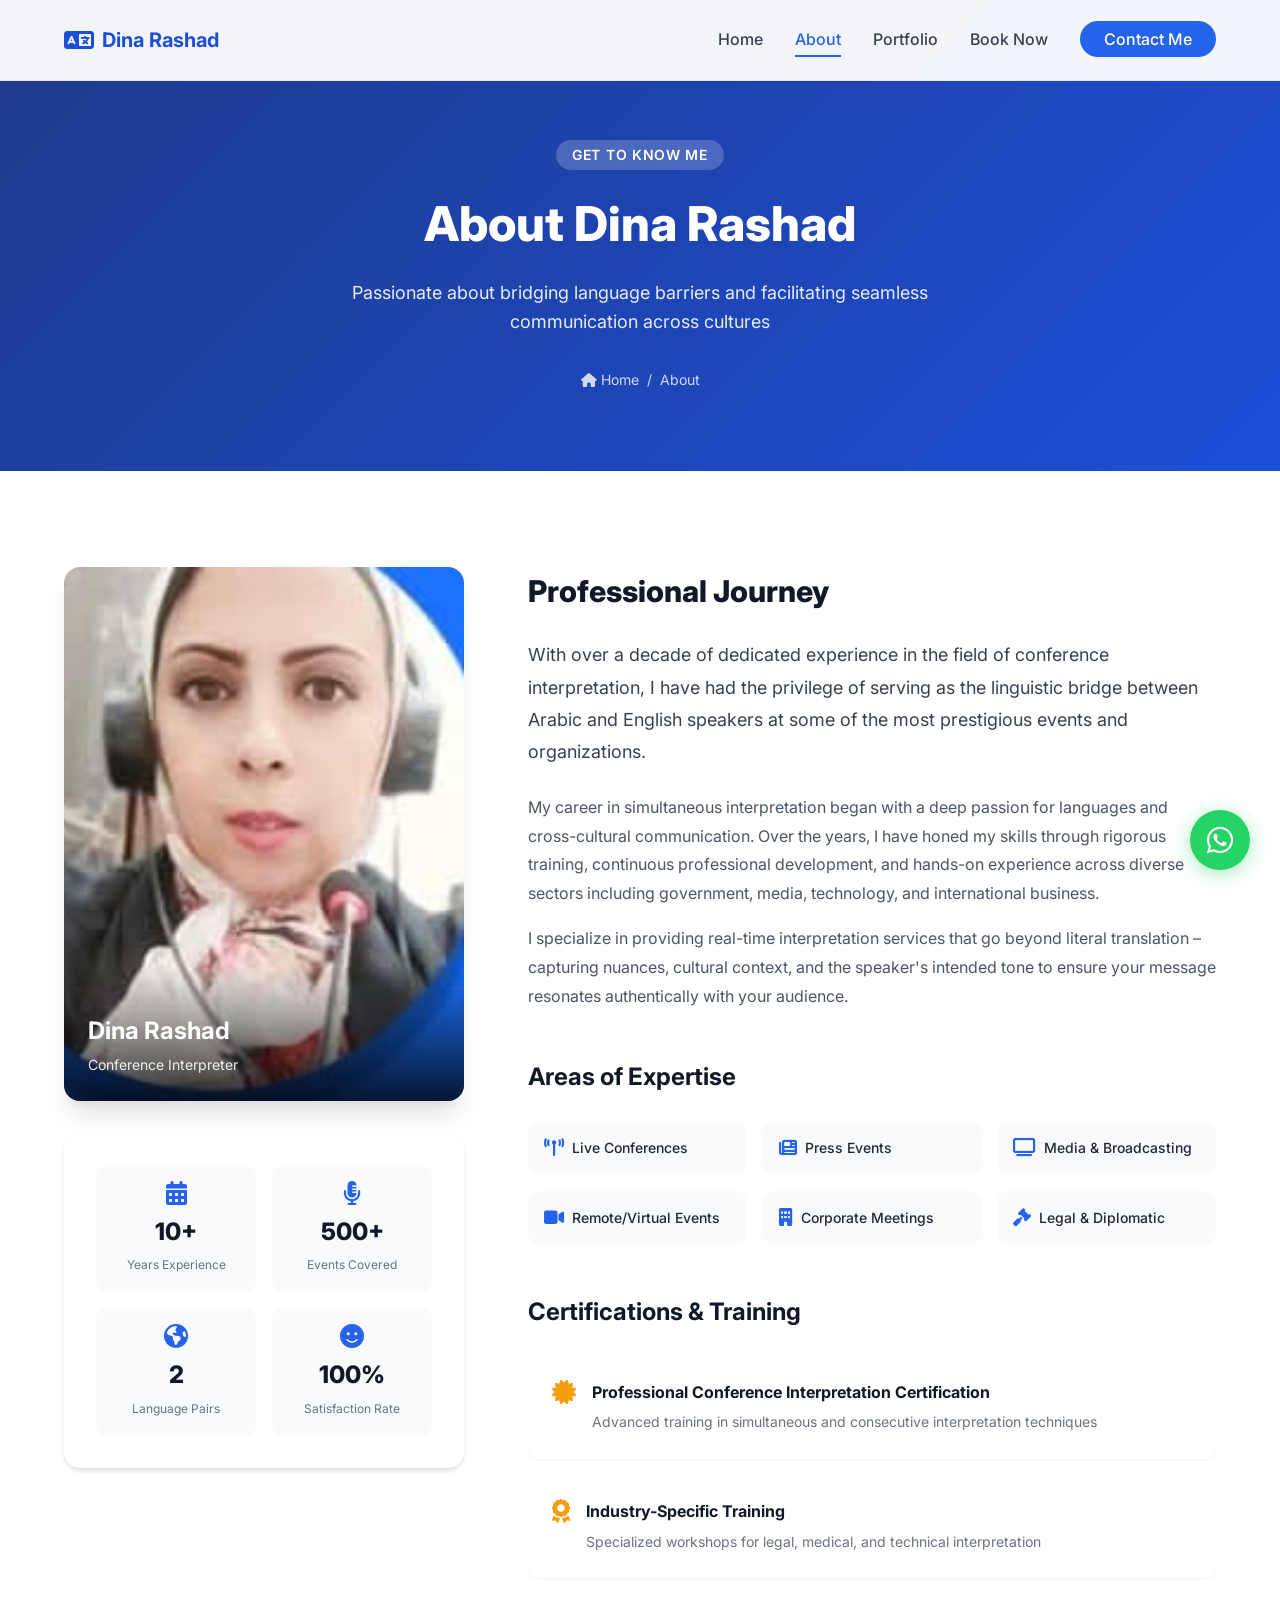
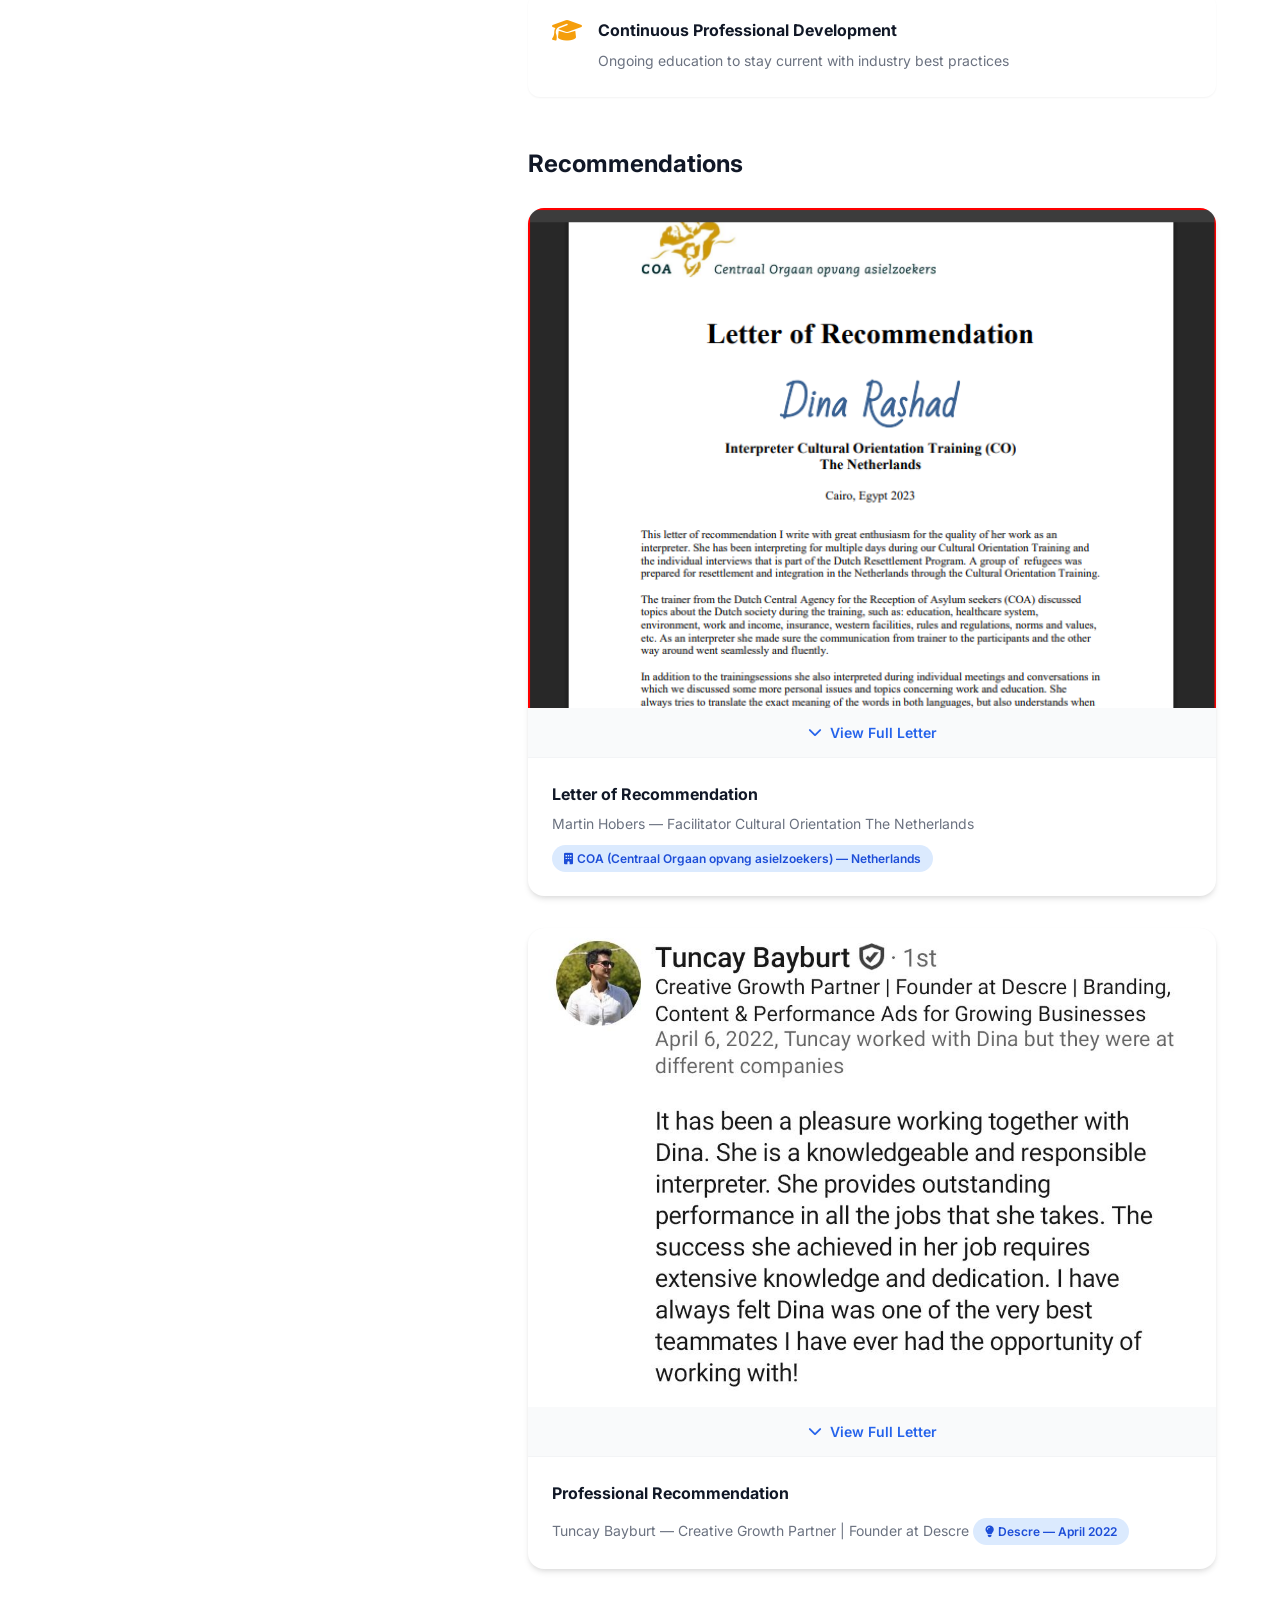
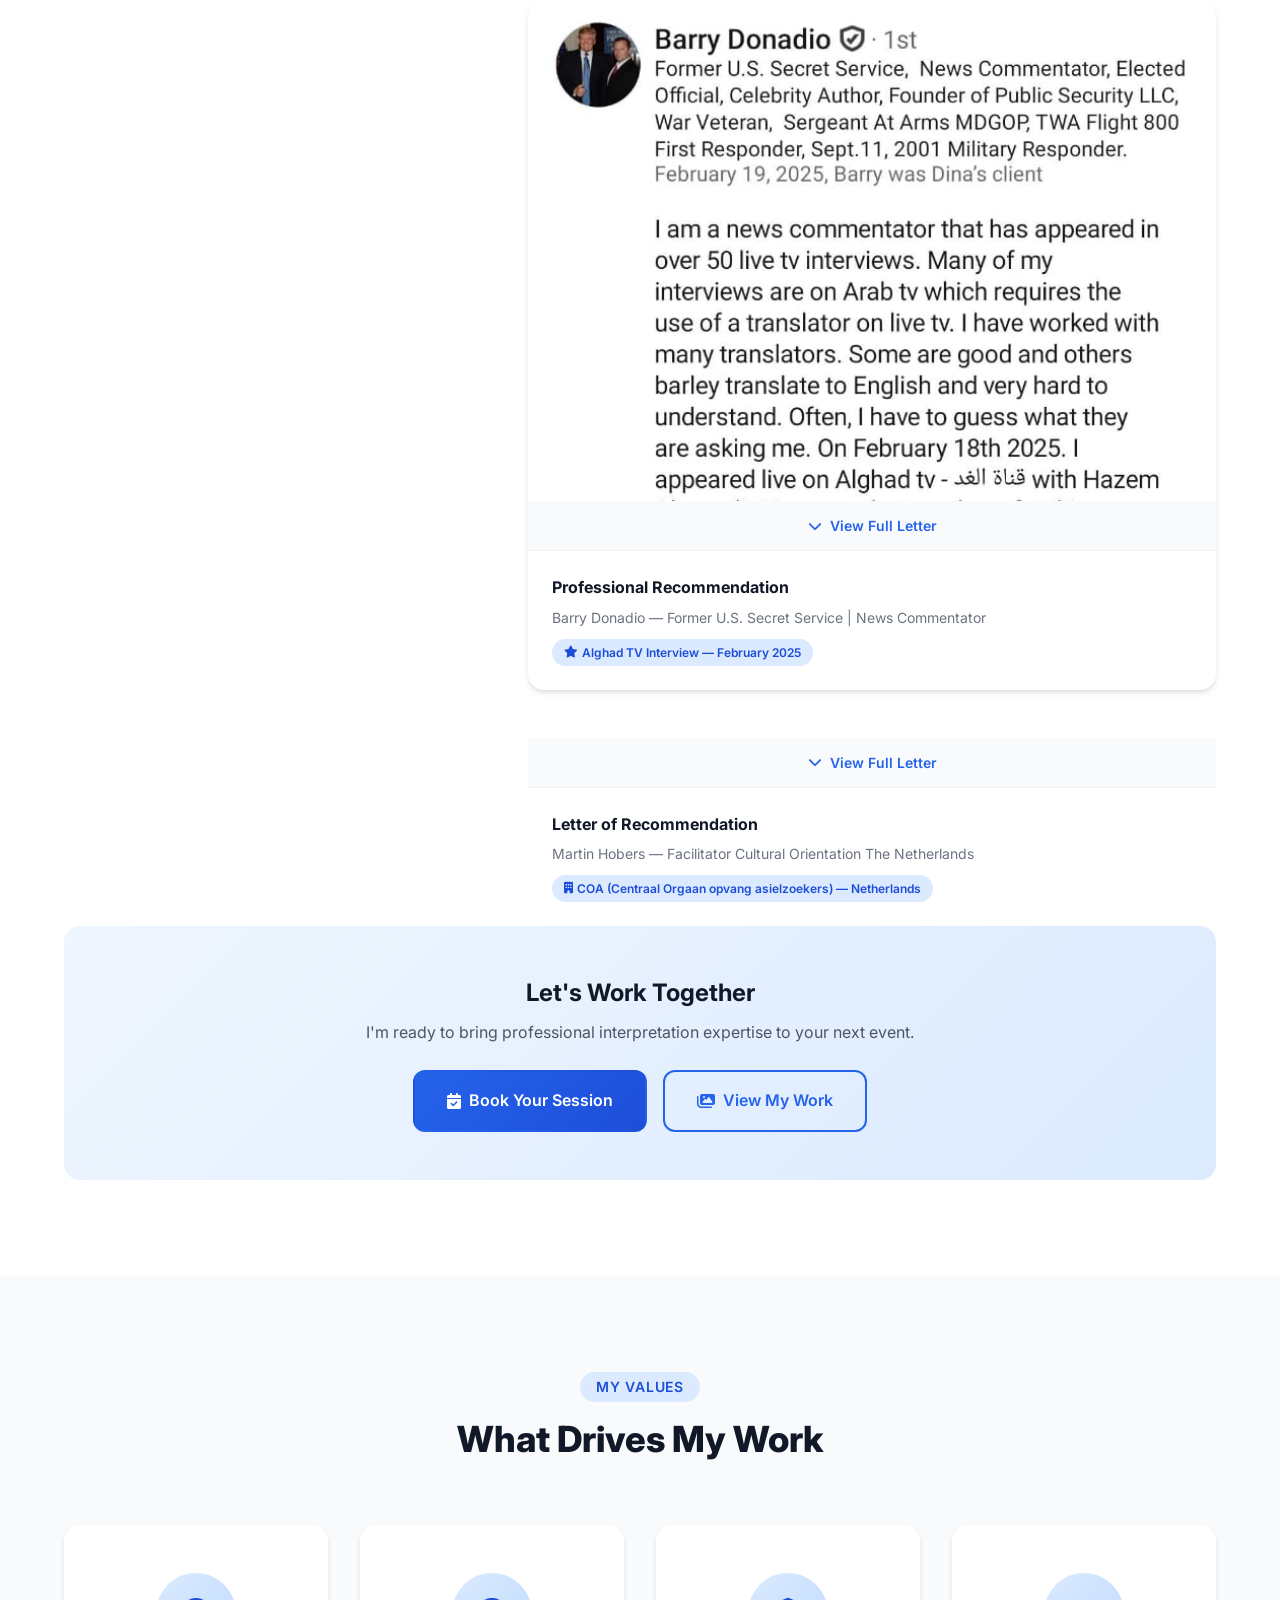
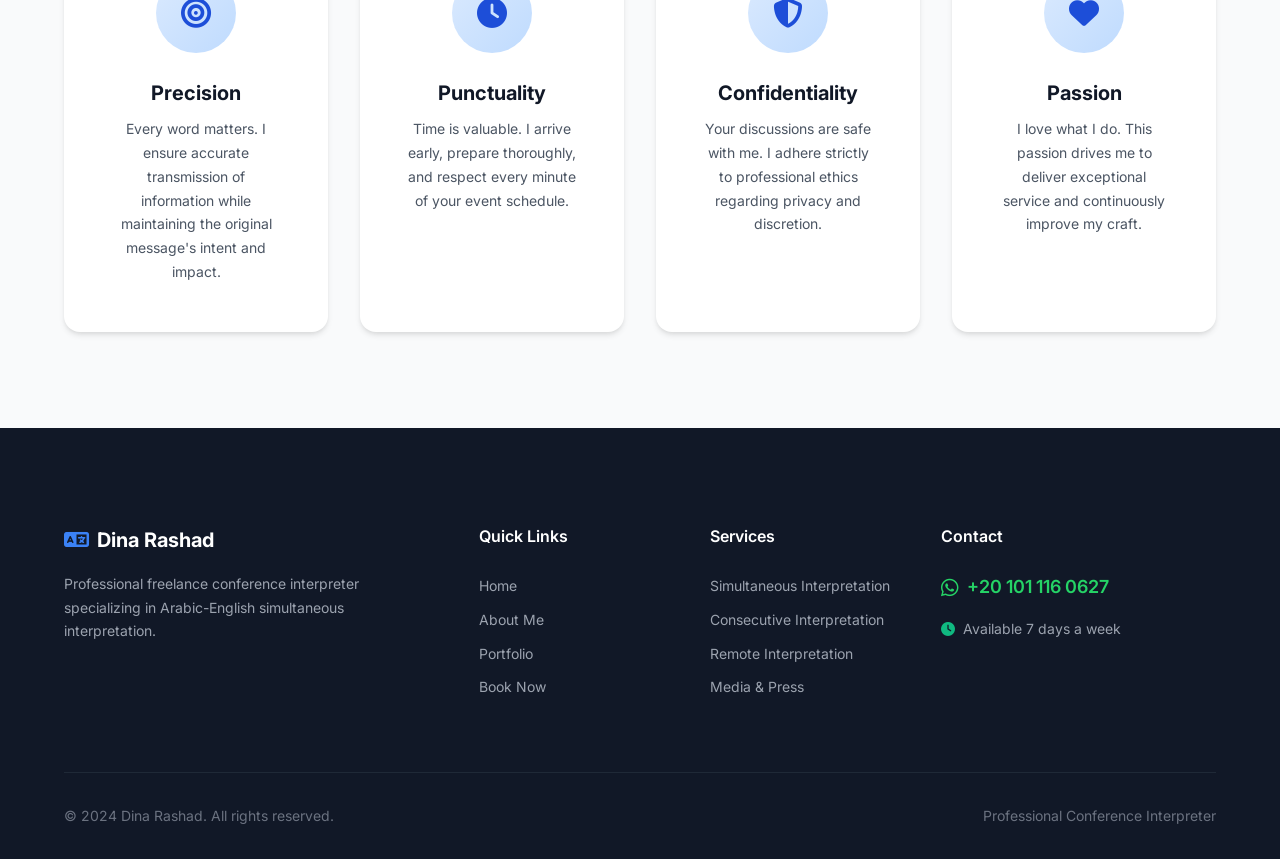
==== about.html @ a7565e90 "Update about.html" ====
<!DOCTYPE html>
<html lang="en">
<head>
    <meta charset="UTF-8">
    <meta name="viewport" content="width=device-width, initial-scale=1.0">
    <title>About Me | Dina Rashad - Professional Interpreter</title>
    <meta name="description" content="Learn more about Dina Rashad - Freelance Conference Interpreter with 10+ years of experience in Arabic-English simultaneous interpretation.">
    
    <!-- PWA Meta Tags -->
    <meta name="theme-color" content="#2563eb">
    <meta name="apple-mobile-web-app-capable" content="yes">
    
    <!-- Favicon -->
    <link rel="icon" type="image/png" sizes="32x32" href="images/profile.jpg">
    <link rel="apple-touch-icon" href="images/profile.jpg">
    
    <!-- Manifest -->
    <link rel="manifest" href="manifest.json">
    
    <!-- Google Fonts -->
    <link rel="preconnect" href="https://fonts.googleapis.com">
    <link rel="preconnect" href="https://fonts.gstatic.com" crossorigin>
    <link href="https://fonts.googleapis.com/css2?family=Inter:wght@300;400;500;600;700;800&display=swap" rel="stylesheet">
    
    <!-- Font Awesome Icons -->
    <link rel="stylesheet" href="https://cdnjs.cloudflare.com/ajax/libs/font-awesome/6.4.0/css/all.min.css">
    
    <!-- Stylesheets -->
    <link rel="stylesheet" href="CSS/style.css">
    <link rel="stylesheet" href="CSS/responsive.css">
    <link rel="stylesheet" href="CSS/animations.css">

    <!-- Page Specific Styles -->
    <style>
        /* Page Header */
        .page-header {
            background: linear-gradient(135deg, var(--primary-900), var(--primary-700));
            padding: 140px 0 80px;
            color: white;
        }
        
        .page-header-content {
            text-align: center;
            max-width: 700px;
            margin: 0 auto;
        }
        
        .page-header-content h1 {
            font-size: clamp(2.5rem, 5vw, var(--font-size-5xl));
            font-weight: 800;
            margin-bottom: var(--spacing-md);
        }
        
        .page-header-content p {
            font-size: var(--font-size-lg);
            opacity: 0.9;
        }
        
        .page-header .section-tag {
            background: rgba(255, 255, 255, 0.2);
            color: white;
        }
        
        .breadcrumb {
            display: flex;
            align-items: center;
            justify-content: center;
            gap: var(--spacing-sm);
            margin-top: var(--spacing-xl);
            font-size: var(--font-size-sm);
            opacity:0.8;
        }
        
        .breadcrumb a { color: white; }
        .breadcrumb a:hover { opacity:1; }

        /* About Section Grid */
        .about-grid {
            display: grid;
            grid-template-columns: 400px 1fr;
            gap: var(--spacing-3xl);
            align-items: start;
        }

        /* Profile Card */
        .about-profile-card {
            position: relative;
            border-radius: var(--radius-xl);
            overflow: hidden;
            box-shadow: var(--shadow-xl);
            aspect-ratio: 3/4;
        }

        .about-profile-card img {
            width: 100%;
            height: 100%;
            object-fit: cover;
        }

        .profile-overlay {
            position: absolute;
            bottom: 0;
            left: 0;
            right: 0;
            background: linear-gradient(to top, rgba(0,0,0,0.8), transparent);
            padding: var(--spacing-2xl) var(--spacing-lg) var(--spacing-lg);
            color: white;
        }

        .profile-info h3 {
            font-size: var(--font-size-2xl);
            font-weight: 700;
            margin-bottom: var(--spacing-xs);
        }

        .profile-info p {
            opacity: 0.9;
            font-size: var(--font-size-sm);
        }

        /* Quick Stats Card */
        .quick-stats-card {
            background: var(--white);
            border-radius: var(--radius-xl);
            box-shadow: var(--shadow-md);
            padding: var(--spacing-xl);
            margin-top: var(--spacing-xl);
            display: grid;
            grid-template-columns: repeat(2, 1fr);
            gap: var(--spacing-md);
        }

        .stat-box {
            text-align: center;
            padding: var(--spacing-md);
            background: var(--gray-50);
            border-radius: var(--radius-lg);
        }

        .stat-box i {
            font-size: var(--font-size-2xl);
            color: var(--primary-600);
            margin-bottom: var(--spacing-sm);
            display: block;
        }

        .stat-number {
            display: block;
            font-size: var(--font-size-2xl);
            font-weight: 800;
            color: var(--gray-900);
        }

        .stat-text {
            font-size: var(--font-size-xs);
            color: var(--gray-500);
        }

        /* Bio Section */
        .bio-section { 
            margin-bottom: var(--spacing-2xl); 
        }

        .bio-section h2 {
            font-size: var(--font-size-3xl);
            font-weight: 800;
            color: var(--gray-900);
            margin-bottom: var(--spacing-lg);
        }

        .bio-section .lead {
            font-size: var(--font-size-lg);
            color: var(--gray-700);
            line-height: 1.8;
            margin-bottom: var(--spacing-lg);
        }

        .bio-section p {
            color: var(--gray-600);
            line-height: 1.8;
            margin-bottom: var(--spacing-md);
        }

        /* Expertise Section */
        .expertise-section { 
            margin-bottom: var(--spacing-2xl); 
        }

        .expertise-section h3 {
            font-size: var(--font-size-2xl);
            font-weight: 700;
            color: var(--gray-900);
            margin-bottom: var(--spacing-lg);
        }

        .expertise-grid {
            display: grid;
            grid-template-columns: repeat(3, 1fr);
            gap: var(--spacing-md);
        }

        .expertise-item {
            display: flex;
            align-items: center;
            gap: var(--spacing-sm);
            padding: var(--spacing-md);
            background: var(--gray-50);
            border-radius: var(--radius-lg);
            transition: all var(--transition-base);
        }

        .expertise-item:hover {
            background: var(--primary-100);
            transform: translateY(-2px);
        }

        .expertise-item i { 
            color: var(--primary-600); 
            font-size: var(--font-size-lg); 
        }

        .expertise-item span { 
            font-weight: 500; 
            color: var(--gray-800); 
            font-size: var(--font-size-sm); 
        }

        /* Certifications */
        .certifications-section { 
            margin-bottom: var(--spacing-2xl); 
        }

        .certifications-section h3 {
            font-size: var(--font-size-2xl);
            font-weight: 700;
            color: var(--gray-900);
            margin-bottom: var(--spacing-lg);
        }

        .certifications-list { 
            display: flex; 
            flex-direction: column; 
            gap: var(--spacing-md); 
        }

        .certifications-list li {
            display: flex;
            gap: var(--spacing-md);
            padding: var(--spacing-lg);
            background: var(--white);
            border-radius: var(--radius-lg);
            box-shadow: var(--shadow-sm);
            transition: all var(--transition-base);
        }

        .certifications-list li:hover { 
            box-shadow: var(--shadow-md); 
            transform: translateX(5px); 
        }

        .certifications-list li i { 
            color: var(--warning); 
            font-size: var(--font-size-2xl); 
            flex-shrink: 0; 
        }

        .certifications-list strong { 
            display: block; 
            color: var(--gray-900); 
            margin-bottom: var(--spacing-xs); 
        }

        .certifications-list span { 
            font-size: var(--font-size-sm); 
            color: var(--gray-500); 
        }

        /* About CTA */
        .about-cta {
            background: linear-gradient(135deg, var(--primary-50), var(--primary-100));
            padding: var(--spacing-2xl);
            border-radius: var(--radius-xl);
            text-align: center;
        }

        .about-cta h4 { 
            font-size: var(--font-size-2xl); 
            font-weight: 700; 
            color: var(--gray-900); 
            margin-bottom: var(--spacing-sm); 
        }

        .about-cta p { 
            color: var(--gray-600); 
            margin-bottom: var(--spacing-lg); 
        }

        .cta-buttons { 
            display: flex; 
            gap: var(--spacing-md); 
            justify-content: center; 
            flex-wrap: wrap; 
        }

        /* Values Section */
        .values-section { 
            background: var(--gray-50); 
        }

        .values-grid { 
            display: grid; 
            grid-template-columns: repeat(4, 1fr); 
            gap: var(--spacing-xl); 
        }

        .value-card { 
            background: var(--white); 
            padding: var(--spacing-2xl); 
            border-radius: var(--radius-xl); 
            text-align: center; 
            box-shadow: var(--shadow-md); 
            transition: all var(--transition-base); 
        }

        .value-card:hover { 
            transform: translateY(-8px); 
            box-shadow: var(--shadow-xl); 
        }

        .value-icon { 
            width: 80px; 
            height: 80px; 
            background: linear-gradient(135deg, var(--primary-100), var(--primary-200)); 
            border-radius: 50%; 
            display: flex; 
            align-items: center; 
            justify-content: center; 
            margin: 0 auto var(--spacing-lg); 
        }

        .value-icon i { 
            font-size: var(--font-size-3xl); 
            color: var(--primary-700); 
        }

        .value-card h3 { 
            font-size: var(--font-size-xl); 
            font-weight: 700; 
            color: var(--gray-900); 
            margin-bottom: var(--spacing-sm); 
        }

        .value-card p { 
            color: var(--gray-600); 
            font-size: var(--font-size-sm); 
            line-height: 1.7; 
        }

        /* Responsive */
        @media (max-width: 1024px) {
            .about-grid { 
                grid-template-columns: 1fr; 
            } 
            
            .about-image-col { 
                max-width: 400px; 
                margin: 0 auto; 
            } 
            
            .values-grid { 
                grid-template-columns: repeat(2, 1fr); 
            } 
        }

        @media (max-width: 768px) {
            .expertise-grid { 
                grid-template-columns: repeat(2, 1fr); 
            } 
            
            .values-grid { 
                grid-template-columns: 1fr; 
            } 

            .quick-stats-card { 
                grid-template-columns: 1fr; 
            } 
        }

        @media (max-width: 480px) {
            .expertise-grid { 
                grid-template-columns: 1fr; 
            } 
        }
    </style>
</head>

<body>

    <!-- ========== NAVIGATION ========== -->
    <nav class="navbar scrolled" id="navbar">
        <div class="container nav-container">
            <a href="index.html" class="nav-logo">
                <i class="fas fa-language"></i>
                <span>Dina Rashad</span>
            </a>
            
            <button class="nav-toggle" id="navToggle" aria-label="Toggle navigation">
                <span></span>
                <span></span>
                <span></span>
            </button>
            
            <ul class="nav-menu" id="navMenu">
                <li><a href="index.html" class="nav-link">Home</a></li>
                <li><a href="about.html" class="nav-link active">About</a></li>
                <li><a href="portfolio.html" class="nav-link">Portfolio</a></li>
                <li><a href="booking.html" class="nav-link">Book Now</a></li>
                <li><a href="contact.html" class="nav-link nav-cta">Contact Me</a></li>
            </ul>
        </div>
    </nav>

    <!-- ========== PAGE HEADER ========== -->
    <section class="page-header">
        <div class="container">
            <div class="page-header-content">
                <span class="section-tag">Get to Know Me</span>
                <h1>About Dina Rashad</h1>
                <p>Passionate about bridging language barriers and facilitating seamless communication across cultures</p>
            </div>
            
            <div class="breadcrumb">
                <a href="index.html"><i class="fas fa-home"></i> Home</a>
                <span>/</span>
                <span class="current">About</span>
            </div>
        </div>
    </section>

    <!-- ========== ABOUT CONTENT ========== -->
    <section class="section about-section">
        <div class="container">
            <div class="about-grid">
                
                <!-- Profile Image & Info -->
                <div class="about-image-col">
                    <div class="about-profile-card">
                        <img src="images/profile.jpg" alt="Dina Rashad - Professional Interpreter" loading="eager">
                        <div class="profile-overlay">
                            <div class="profile-info">
                                <h3>Dina Rashad</h3>
                                <p>Conference Interpreter</p>
                            </div>
                        </div>
                    </div>
                    
                    <div class="quick-stats-card">
                        <div class="stat-box">
                            <i class="fas fa-calendar-alt"></i>
                            <span class="stat-number">10+</span>
                            <span class="stat-text">Years Experience</span>
                        </div>
                        <div class="stat-box">
                            <i class="fas fa-microphone-alt"></i>
                            <span class="stat-number">500+</span>
                            <span class="stat-text">Events Covered</span>
                        </div>
                        <div class="stat-box">
                            <i class="fas fa-globe-americas"></i>
                            <span class="stat-number">2</span>
                            <span class="stat-text">Language Pairs</span>
                        </div>
                        <div class="stat-box">
                            <i class="fas fa-smile"></i>
                            <span class="stat-number">100%</span>
                            <span class="stat-text">Satisfaction Rate</span>
                        </div>
                    </div>
                </div>
                
                <!-- Bio Content -->
                <div class="about-content-col">
                    <div class="bio-section">
                        <h2>Professional Journey</h2>
                        
                        <p class="lead">
                            With over a decade of dedicated experience in the field of conference interpretation, 
                            I have had the privilege of serving as the linguistic bridge between Arabic and English 
                            speakers at some of the most prestigious events and organizations.
                        </p>
                        
                        <p>
                            My career in simultaneous interpretation began with a deep passion for languages and 
                            cross-cultural communication. Over the years, I have honed my skills through rigorous 
                            training, continuous professional development, and hands-on experience across diverse 
                            sectors including government, media, technology, and international business.
                        </p>
                        
                        <p>
                            I specialize in providing real-time interpretation services that go beyond literal 
                            translation – capturing nuances, cultural context, and the speaker's intended tone 
                            to ensure your message resonates authentically with your audience.
                        </p>
                    </div>
                    
                    <!-- Expertise Areas -->
                    <div class="expertise-section">
                        <h3>Areas of Expertise</h3>
                        <div class="expertise-grid">
                            <div class="expertise-item">
                                <i class="fas fa-broadcast-tower"></i>
                                <span>Live Conferences</span>
                            </div>
                            <div class="expertise-item">
                                <i class="fas fa-newspaper"></i>
                                <span>Press Events</span>
                            </div>
                            <div class="expertise-item">
                                <i class="fas fa-tv"></i>
                                <span>Media & Broadcasting</span>
                            </div>
                            <div class="expertise-item">
                                <i class="fas fa-video"></i>
                                <span>Remote/Virtual Events</span>
                            </div>
                            <div class="expertise-item">
                                <i class="fas fa-building"></i>
                                <span>Corporate Meetings</span>
                            </div>
                            <div class="expertise-item">
                                <i class="fas fa-gavel"></i>
                                <span>Legal & Diplomatic</span>
                            </div>
                        </div>
                    </div>
                    
                    <!-- Certifications -->
                    <div class="certifications-section">
                        <h3>Certifications & Training</h3>
                        <ul class="certifications-list">
                            <li>
                                <i class="fas fa-certificate"></i>
                                <div>
                                    <strong>Professional Conference Interpretation Certification</strong>
                                    <span>Advanced training in simultaneous and consecutive interpretation techniques</span>
                                </div>
                            </li>
                            <li>
                                <i class="fas fa-award"></i>
                                <div>
                                    <strong>Industry-Specific Training</strong>
                                    <span>Specialized workshops for legal, medical, and technical interpretation</span>
                                </div>
                            </li>
                            <li>
                                <i class="fas fa-graduation-cap"></i>
                                <div>
                                    <strong>Continuous Professional Development</strong>
                                    <span>Ongoing education to stay current with industry best practices</span>
                                </div>
                            </li>
                        </ul>
                    </div>
<!-- Recommendations -->
                    <div class="recommendations-section">
                        <h3>Recommendations</h3>
                        
                        <!-- Recommendation 1 - COA -->
                        <div class="recommendation-card" id="recCard1" onclick="toggleRecommendation('recCard1')" style="margin-bottom: var(--spacing-xl);">
                            <div class="recommendation-img-wrap">
                                <img src="images/recommendation-coa.jpg" alt="Letter of Recommendation - COA Netherlands" loading="lazy">
                            </div>
                            <button class="recommendation-toggle" onclick="event.stopPropagation(); toggleRecommendation('recCard1')">
                                <i class="fas fa-chevron-down"></i>
                                <span>View Full Letter</span>
                            </button>
                            <div class="recommendation-source">
                                <strong>Letter of Recommendation</strong>
                                <span>Martin Hobers — Facilitator Cultural Orientation The Netherlands</span>
                                <div class="source-badge">
                                    <i class="fas fa-building"></i>
                                    COA (Centraal Orgaan opvang asielzoekers) — Netherlands
                                </div>
                            </div>
                        </div>

                        <!-- Recommendation 2 - Tuncay Bayburt -->
                        <div class="recommendation-card" id="recCard2" onclick="toggleRecommendation('recCard2')" style="margin-bottom: var(--spacing-xl);">
                            <div class="recommendation-img-wrap">
                                <img src="images/recommendation-tuncay.jpg" alt="Recommendation - Tuncay Bayburt" loading="lazy">
                            </div>
                            <button class="recommendation-toggle" onclick="event.stopPropagation(); toggleRecommendation('recCard2')">
                                <i class="fas fa-chevron-down"></i>
                                <span>View Full Letter</span>
                            </button>
                            <div class="recommendation-source">
                                <strong>Professional Recommendation</strong>
                                <span>Tuncay Bayburt — Creative Growth Partner | Founder at Descre</span>
                                <div class="source-badge">
                                    <i class="fas fa-lightbulb"></i>
                                    Descre — April 2022
                                </div>
                            </div>
                        </div>

                        <!-- Recommendation 3 - Barry Donadio -->
                        <div class="recommendation-card" id="recCard3" onclick="toggleRecommendation('recCard3')">
                            <div class="recommendation-img-wrap">
                                <img src="images/recommendation-barry.jpg" alt="Recommendation - Barry Donadio" loading="lazy">
                            </div>
                            <button class="recommendation-toggle" onclick="event.stopPropagation(); toggleRecommendation('recCard3')">
                                <i class="fas fa-chevron-down"></i>
                                <span>View Full Letter</span>
                            </button>
                            <div class="recommendation-source">
                                <strong>Professional Recommendation</strong>
                                <span>Barry Donadio — Former U.S. Secret Service | News Commentator</span>
                                <div class="source-badge">
                                    <i class="fas fa-star"></i>
                                    Alghad TV Interview — February 2025
                                </div>
                            </div>
                        </div>
                    </div>
                            <button class="recommendation-toggle" onclick="event.stopPropagation(); toggleRecommendation('recCard1')">
                                <i class="fas fa-chevron-down"></i>
                                <span>View Full Letter</span>
                            </button>
                            <div class="recommendation-source">
                                <strong>Letter of Recommendation</strong>
                                <span>Martin Hobers — Facilitator Cultural Orientation The Netherlands</span>
                                <div class="source-badge">
                                    <i class="fas fa-building"></i>
                                    COA (Centraal Orgaan opvang asielzoekers) — Netherlands
                                </div>
                            </div>
                        </div>
                    </div>

                    
                    <!-- CTA -->
                    <div class="about-cta">
                        <h4>Let's Work Together</h4>
                        <p>I'm ready to bring professional interpretation expertise to your next event.</p>
                        <div class="cta-buttons">
                            <a href="booking.html" class="btn btn-primary">
                                <i class="fas fa-calendar-check"></i>
                                Book Your Session
                            </a>
                            <a href="portfolio.html" class="btn btn-outline">
                                <i class="fas fa-images"></i>
                                View My Work
                            </a>
                        </div>
                    </div>
                </div>
            </div>
        </div>
    </section>

    <!-- ========== VALUES SECTION ========== -->
    <section class="section values-section">
        <div class="container">
            <div class="section-header">
                <span class="section-tag">My Values</span>
                <h2 class="section-title">What Drives My Work</h2>
            </div>
            
            <div class="values-grid">
                <div class="value-card scroll-animate">
                    <div class="value-icon">
                        <i class="fas fa-bullseye"></i>
                    </div>
                    <h3>Precision</h3>
                    <p>Every word matters. I ensure accurate transmission of information while maintaining the original message's intent and impact.</p>
                </div>
                
                <div class="value-card scroll-animate">
                    <div class="value-icon">
                        <i class="fas fa-clock"></i>
                    </div>
                    <h3>Punctuality</h3>
                    <p>Time is valuable. I arrive early, prepare thoroughly, and respect every minute of your event schedule.</p>
                </div>
                
                <div class="value-card scroll-animate">
                    <div class="value-icon">
                        <i class="fas fa-shield-alt"></i>
                    </div>
                    <h3>Confidentiality</h3>
                    <p>Your discussions are safe with me. I adhere strictly to professional ethics regarding privacy and discretion.</p>
                </div>
                
                <div class="value-card scroll-animate">
                    <div class="value-icon">
                        <i class="fas fa-heart"></i>
                    </div>
                    <h3>Passion</h3>
                    <p>I love what I do. This passion drives me to deliver exceptional service and continuously improve my craft.</p>
                </div>
            </div>
        </div>
    </section>

    <!-- ========== FOOTER ========== -->
    <footer class="footer">
        <div class="container">
            <div class="footer-grid">
                <div class="footer-brand">
                    <a href="index.html" class="footer-logo">
                        <i class="fas fa-language"></i>
                        <span>Dina Rashad</span>
                    </a>
                    <p class="footer-description">
                        Professional freelance conference interpreter specializing in 
                        Arabic-English simultaneous interpretation.
                    </p>
                </div>
                
                <div class="footer-links">
                    <h4>Quick Links</h4>
                    <ul>
                        <li><a href="index.html">Home</a></li>
                        <li><a href="about.html">About Me</a></li>
                        <li><a href="portfolio.html">Portfolio</a></li>
                        <li><a href="booking.html">Book Now</a></li>
                    </ul>
                </div>
                
                <div class="footer-services">
                    <h4>Services</h4>
                    <ul>
                        <li><a href="booking.html">Simultaneous Interpretation</a></li>
                        <li><a href="booking.html">Consecutive Interpretation</a></li>
                        <li><a href="booking.html">Remote Interpretation</a></li>
                        <li><a href="booking.html">Media & Press</a></li>
                    </ul>
                </div>
                
                <div class="footer-contact">
                    <h4>Contact</h4>
                    <a href="https://wa.me/201011160627" class="footer-whatsapp" target="_blank" rel="noopener">
                        <i class="fab fa-whatsapp"></i>
                        <span>+20 101 116 0627</span>
                    </a>
                    <p class="availability">
                        <i class="fas fa-clock"></i>
                        Available 7 days a week
                    </p>
                </div>
            </div>
            
            <div class="footer-bottom">
                <p>&copy; 2024 Dina Rashad. All rights reserved.</p>
                <p class="footer-credit">Professional Conference Interpreter</p>
            </div>
        </div>
    </footer>

    <!-- WhatsApp Floating Button -->
    <a href="https://wa.me/201011160627?text=Hi%20Dina%2C%20I'd%20love%20to%20learn%20more%20about%20your%20services" 
       class="whatsapp-float" 
       target="_blank" 
       rel="noopener"
       aria-label="Contact on WhatsApp">
        <i class="fab fa-whatsapp"></i>
    </a>
    <script>
    function toggleRecommendation(id) {
        var card = document.getElementById(id);
        var isExpanded = card.classList.contains('expanded');
        card.classList.toggle('expanded');
        var btn = card.querySelector('.recommendation-toggle span');
        btn.textContent = isExpanded ? 'View Full Letter' : 'Collapse Letter';
    }
    </script>

    <!-- Scripts -->
    <script src="Js/main.js"></script>
    <script src="Js/pwa.js"></script>
</body>
</html>
---- CSS/style.css ----
/* ===================================
   DINA RASHAD - INTERPRETER PWA
   Main Stylesheet
   =================================== */

/* ---------- CSS Variables ---------- */
:root {
    /* Primary Colors */
    --primary-50: #eff6ff;
    --primary-100: #dbeafe;
    --primary-200: #bfdbfe;
    --primary-300: #93c5fd;
    --primary-400: #60a5fa;
    --primary-500: #3b82f6;
    --primary-600: #2563eb;
    --primary-700: #1d4ed8;
    --primary-800: #1e40af;
    --primary-900: #1e3a8a;
    
    /* Neutral Colors */
    --white: #ffffff;
    --gray-50: #f9fafb;
    --gray-100: #f3f4f6;
    --gray-200: #e5e7eb;
    --gray-300: #d1d5db;
    --gray-400: #9ca3af;
    --gray-500: #6b7280;
    --gray-600: #4b5563;
    --gray-700: #374151;
    --gray-800: #1f2937;
    --gray-900: #111827;
    
    /* Accent Colors */
    --success: #10b981;
    --warning: #f59e0b;
    --error: #ef4444;
    --whatsapp: #25D366;
    
    /* Typography */
    --font-family: 'Inter', -apple-system, BlinkMacSystemFont, 'Segoe UI', Roboto, sans-serif;
    --font-size-xs: 0.75rem;
    --font-size-sm: 0.875rem;
    --font-size-base: 1rem;
    --font-size-lg: 1.125rem;
    --font-size-xl: 1.25rem;
    --font-size-2xl: 1.5rem;
    --font-size-3xl: 1.875rem;
    --font-size-4xl: 2.25rem;
    --font-size-5xl: 3rem;
    --font-size-6xl: 3.75rem;
    
    /* Spacing */
    --spacing-xs: 0.25rem;
    --spacing-sm: 0.5rem;
    --spacing-md: 1rem;
    --spacing-lg: 1.5rem;
    --spacing-xl: 2rem;
    --spacing-2xl: 3rem;
    --spacing-3xl: 4rem;
    --spacing-4xl: 6rem;
    
    /* Border Radius */
    --radius-sm: 0.25rem;
    --radius-md: 0.5rem;
    --radius-lg: 0.75rem;
    --radius-xl: 1rem;
    --radius-2xl: 1.5rem;
    --radius-full: 9999px;
    
    /* Shadows */
    --shadow-sm: 0 1px 2px 0 rgba(0, 0, 0, 0.05);
    --shadow-md: 0 4px 6px -1px rgba(0, 0, 0, 0.1), 0 2px 4px -1px rgba(0, 0, 0, 0.06);
    --shadow-lg: 0 10px 15px -3px rgba(0, 0, 0, 0.1), 0 4px 6px -2px rgba(0, 0, 0, 0.05);
    --shadow-xl: 0 20px 25px -5px rgba(0, 0, 0, 0.1), 0 10px 10px -5px rgba(0, 0, 0, 0.04);
    --shadow-2xl: 0 25px 50px -12px rgba(0, 0, 0, 0.25);
    
    /* Transitions */
    --transition-fast: 150ms ease;
    --transition-base: 300ms ease;
    --transition-slow: 500ms ease;
}

/* ---------- Reset & Base Styles ---------- */
*,
*::before,
*::after {
    margin: 0;
    padding: 0;
    box-sizing: border-box;
}

html {
    scroll-behavior: smooth;
    font-size: 16px;
    -webkit-text-size-adjust: 100%;
}

body {
    font-family: var(--font-family);
    font-size: var(--font-size-base);
    line-height: 1.6;
    color: var(--gray-800);
    background-color: var(--white);
    overflow-x: hidden;
    -webkit-font-smoothing: antialiased;
    -moz-osx-font-smoothing: grayscale;
}

img {
    max-width: 100%;
    height: auto;
    display: block;
}

a {
    text-decoration: none;
    color: inherit;
    transition: color var(--transition-fast);
}

ul, ol {
    list-style: none;
}

button {
    font-family: inherit;
    cursor: pointer;
    border: none;
    background: none;
}

/* ---------- Container ---------- */
.container {
    width: 100%;
    max-width: 1200px;
    margin: 0 auto;
    padding: 0 var(--spacing-lg);
}

/* ---------- Section Base ---------- */
.section {
    padding: var(--spacing-4xl) 0;
}

.section-header {
    text-align: center;
    max-width: 700px;
    margin: 0 auto var(--spacing-3xl);
}

.section-tag {
    display: inline-block;
    background: var(--primary-100);
    color: var(--primary-700);
    padding: var(--spacing-xs) var(--spacing-md);
    border-radius: var(--radius-full);
    font-size: var(--font-size-sm);
    font-weight: 600;
    text-transform: uppercase;
    letter-spacing: 0.05em;
    margin-bottom: var(--spacing-md);
}

.section-title {
    font-size: var(--font-size-4xl);
    font-weight: 800;
    color: var(--gray-900);
    line-height: 1.2;
    margin-bottom: var(--spacing-md);
}

.section-subtitle {
    font-size: var(--font-size-lg);
    color: var(--gray-600);
    line-height: 1.7;
}

.section-title.text-left {
    text-align: left;
}

/* ---------- Buttons ---------- */
.btn {
    display: inline-flex;
    align-items: center;
    justify-content: center;
    gap: var(--spacing-sm);
    padding: var(--spacing-md) var(--spacing-xl);
    border-radius: var(--radius-lg);
    font-weight: 600;
    font-size: var(--font-size-base);
    transition: all var(--transition-base);
    cursor: pointer;
    border: 2px solid transparent;
}

.btn:hover {
    transform: translateY(-2px);
    box-shadow: var(--shadow-lg);
}

.btn-primary {
    background: linear-gradient(135deg, var(--primary-600), var(--primary-700));
    color: var(--white);
}

.btn-primary:hover {
    background: linear-gradient(135deg, var(--primary-700), var(--primary-800));
}

.btn-outline {
    background: transparent;
    border-color: var(--primary-600);
    color: var(--primary-600);
}

.btn-outline:hover {
    background: var(--primary-600);
    color: var(--white);
}

.btn-white {
    background: var(--white);
    color: var(--primary-700);
}

.btn-white:hover {
    background: var(--gray-50);
}

.btn-outline-white {
    background: transparent;
    border-color: var(--white);
    color: var(--white);
}

.btn-outline-white:hover {
    background: var(--white);
    color: var(--primary-700);
}

.btn-lg {
    padding: var(--spacing-lg) var(--spacing-2xl);
    font-size: var(--font-size-lg);
}

/* ===================================
   NAVIGATION
   =================================== */
.navbar {
    position: fixed;
    top: 0;
    left: 0;
    right: 0;
    z-index: 1000;
    background: rgba(255, 255, 255, 0.95);
    backdrop-filter: blur(10px);
    border-bottom: 1px solid var(--gray-200);
    transition: all var(--transition-base);
}

.navbar.scrolled {
    box-shadow: var(--shadow-md);
}

.nav-container {
    display: flex;
    align-items: center;
    justify-content: space-between;
    height: 80px;
}

.nav-logo {
    display: flex;
    align-items: center;
    gap: var(--spacing-sm);
    font-size: var(--font-size-xl);
    font-weight: 700;
    color: var(--primary-700);
}

.nav-logo i {
    font-size: var(--font-size-2xl);
}

.nav-menu {
    display: flex;
    align-items: center;
    gap: var(--spacing-xl);
}

.nav-link {
    font-weight: 500;
    color: var(--gray-700);
    position: relative;
    padding: var(--spacing-sm) 0;
}

.nav-link::after {
    content: '';
    position: absolute;
    bottom: 0;
    left: 0;
    width: 0;
    height: 2px;
    background: var(--primary-600);
    transition: width var(--transition-base);
}

.nav-link:hover,
.nav-link.active {
    color: var(--primary-600);
}

.nav-link:hover::after,
.nav-link.active::after {
    width: 100%;
}

.nav-cta {
    background: var(--primary-600);
    color: var(--white) !important;
    padding: var(--spacing-sm) var(--spacing-lg);
    border-radius: var(--radius-full);
}

.nav-cta::after {
    display: none;
}

.nav-cta:hover {
    background: var(--primary-700);
}

.nav-toggle {
    display: none;
    flex-direction: column;
    gap: 5px;
    padding: var(--spacing-sm);
}

.nav-toggle span {
    width: 25px;
    height: 3px;
    background: var(--gray-800);
    border-radius: var(--radius-full);
    transition: all var(--transition-base);
}

/* ===================================
   HERO SECTION
   =================================== */
.hero {
    position: relative;
    min-height: 100vh;
    display: flex;
    align-items: center;
    padding-top: 80px;
    background: linear-gradient(135deg, var(--primary-50) 0%, var(--white) 50%, var(--primary-100) 100%);
    overflow: hidden;
}

.hero-bg-overlay {
    position: absolute;
    top: 0;
    left: 0;
    right: 0;
    bottom: 0;
    background: 
        radial-gradient(circle at 20% 50%, rgba(37, 99, 235, 0.05) 0%, transparent 50%),
        radial-gradient(circle at 80% 20%, rgba(37, 99, 235, 0.08) 0%, transparent 40%),
        radial-gradient(circle at 60% 80%, rgba(59, 130, 246, 0.05) 0%, transparent 45%);
    pointer-events: none;
}

.hero-container {
    display: grid;
    grid-template-columns: 1fr 1fr;
    gap: var(--spacing-3xl);
    align-items: center;
    position: relative;
    z-index: 1;
}

.hero-badge {
    display: inline-flex;
    align-items: center;
    gap: var(--spacing-sm);
    background: var(--white);
    padding: var(--spacing-sm) var(--spacing-lg);
    border-radius: var(--radius-full);
    box-shadow: var(--shadow-md);
    font-size: var(--font-size-sm);
    font-weight: 600;
    color: var(--primary-700);
    margin-bottom: var(--spacing-xl);
}

.hero-badge i {
    color: var(--warning);
}

.hero-title {
    font-size: clamp(2.5rem, 5vw, var(--font-size-6xl));
    font-weight: 800;
    line-height: 1.1;
    color: var(--gray-900);
    margin-bottom: var(--spacing-xl);
}

.hero-title .highlight {
    background: linear-gradient(135deg, var(--primary-600), var(--primary-400));
    -webkit-background-clip: text;
    -webkit-text-fill-color: transparent;
    background-clip: text;
}

.hero-subtitle {
    font-size: var(--font-size-lg);
    color: var(--gray-600);
    line-height: 1.8;
    margin-bottom: var(--spacing-2xl);
    max-width: 540px;
}

.hero-buttons {
    display: flex;
    gap: var(--spacing-md);
    margin-bottom: var(--spacing-3xl);
    flex-wrap: wrap;
}

.hero-stats {
    display: flex;
    align-items: center;
    gap: var(--spacing-xl);
    padding: var(--spacing-xl);
    background: var(--white);
    border-radius: var(--radius-xl);
    box-shadow: var(--shadow-lg);
}

.stat-item {
    text-align: center;
}

.stat-number {
    display: block;
    font-size: var(--font-size-3xl);
    font-weight: 800;
    color: var(--primary-600);
}

.stat-label {
    font-size: var(--font-size-sm);
    color: var(--gray-500);
}

.stat-divider {
    width: 1px;
    height: 50px;
    background: var(--gray-200);
}

/* Hero Image */
.hero-image {
    position: relative;
    display: flex;
    justify-content: center;
}

.hero-image-wrapper {
    position: relative;
    width: 450px;
    height: 550px;
    border-radius: var(--radius-2xl);
    overflow: hidden;
    box-shadow: var(--shadow-2xl);
}

.hero-image-wrapper img {
    width: 100%;
    height: 100%;
    object-fit: cover;
}

.hero-image-border {
    position: absolute;
    top: 20px;
    left: 20px;
    right: -20px;
    bottom: -20px;
    border: 3px solid var(--primary-200);
    border-radius: var(--radius-2xl);
    z-index: -1;
}

.floating-card {
    position: absolute;
    background: var(--white);
    padding: var(--spacing-md) var(--spacing-lg);
    border-radius: var(--radius-lg);
    box-shadow: var(--shadow-xl);
    display: flex;
    align-items: center;
    gap: var(--spacing-sm);
    font-weight: 600;
    font-size: var(--font-size-sm);
    animation: float 3s ease-in-out infinite;
}

.floating-card i {
    font-size: var(--font-size-xl);
    color: var(--primary-600);
}

.card-1 {
    top: 15%;
    right: -30px;
    animation-delay: 0s;
}

.card-2 {
    bottom: 20%;
    left: -30px;
    animation-delay: 1.5s;
}

@keyframes float {
    0%, 100% { transform: translateY(0); }
    50% { transform: translateY(-15px); }
}

/* Hero Scroll Indicator */
.hero-scroll-indicator {
    position: absolute;
    bottom: var(--spacing-xl);
    left: 50%;
    transform: translateX(-50%);
    z-index: 2;
}

.hero-scroll-indicator a {
    display: flex;
    flex-direction: column;
    align-items: center;
    gap: var(--spacing-sm);
    color: var(--gray-500);
    font-size: var(--font-size-sm);
    font-weight: 500;
    animation: bounce 2s infinite;
}

.hero-scroll-indicator i {
    font-size: var(--font-size-lg);
}

@keyframes bounce {
    0%, 20%, 50%, 80%, 100% { transform: translateY(0); }
    40% { transform: translateY(-10px); }
    60% { transform: translateY(-5px); }
}

/* ===================================
   SERVICES SECTION
   =================================== */
.services {
    background: var(--gray-50);
}

.services-grid {
    display: grid;
    grid-template-columns: repeat(auto-fit, minmax(280px, 1fr));
    gap: var(--spacing-xl);
    margin-bottom: var(--spacing-3xl);
}

.service-card {
    background: var(--white);
    padding: var(--spacing-2xl);
    border-radius: var(--radius-xl);
    box-shadow: var(--shadow-md);
    transition: all var(--transition-base);
    position: relative;
    overflow: hidden;
}

.service-card::before {
    content: '';
    position: absolute;
    top: 0;
    left: 0;
    right: 0;
    height: 4px;
    background: linear-gradient(90deg, var(--primary-500), var(--primary-700));
    transform: scaleX(0);
    transform-origin: left;
    transition: transform var(--transition-base);
}

.service-card:hover {
    transform: translateY(-8px);
    box-shadow: var(--shadow-xl);
}

.service-card:hover::before {
    transform: scaleX(1);
}

.service-card.featured {
    border: 2px solid var(--primary-200);
}

.featured-badge {
    position: absolute;
    top: var(--spacing-md);
    right: var(--spacing-md);
    background: linear-gradient(135deg, var(--primary-600), var(--primary-700));
    color: var(--white);
    padding: var(--spacing-xs) var(--spacing-md);
    border-radius: var(--radius-full);
    font-size: var(--font-size-xs);
    font-weight: 600;
    text-transform: uppercase;
}

.service-icon {
    width: 70px;
    height: 70px;
    background: linear-gradient(135deg, var(--primary-100), var(--primary-200));
    border-radius: var(--radius-lg);
    display: flex;
    align-items: center;
    justify-content: center;
    margin-bottom: var(--spacing-lg);
}

.service-icon i {
    font-size: var(--font-size-3xl);
    color: var(--primary-700);
}

.service-title {
    font-size: var(--font-size-xl);
    font-weight: 700;
    color: var(--gray-900);
    margin-bottom: var(--spacing-md);
}

.service-description {
    color: var(--gray-600);
    margin-bottom: var(--spacing-lg);
    line-height: 1.7;
}

.service-features {
    display: flex;
    flex-direction: column;
    gap: var(--spacing-sm);
}

.service-features li {
    display: flex;
    align-items: center;
    gap: var(--spacing-sm);
    color: var(--gray-700);
    font-size: var(--font-size-sm);
}

.service-features li i {
    color: var(--success);
    font-size: var(--font-size-sm);
}

.services-cta {
    text-align: center;
    padding: var(--spacing-2xl);
    background: var(--white);
    border-radius: var(--radius-xl);
    box-shadow: var(--shadow-md);
}

.services-cta p {
    font-size: var(--font-size-lg);
    color: var(--gray-700);
    margin-bottom: var(--spacing-lg);
}

/* ===================================
   WHY CHOOSE ME SECTION
   =================================== */
.why-me {
    background: var(--white);
}

.why-me-grid {
    display: grid;
    grid-template-columns: 1fr 1fr;
    gap: var(--spacing-4xl);
    align-items: center;
}

.why-me-features {
    display: flex;
    flex-direction: column;
    gap: var(--spacing-xl);
    margin-top: var(--spacing-2xl);
}

.feature-item {
    display: flex;
    gap: var(--spacing-lg);
    align-items: flex-start;
}

.feature-icon {
    width: 56px;
    height: 56px;
    min-width: 56px;
    background: linear-gradient(135deg, var(--primary-100), var(--primary-200));
    border-radius: var(--radius-lg);
    display: flex;
    align-items: center;
    justify-content: center;
}

.feature-icon i {
    font-size: var(--font-size-xl);
    color: var(--primary-700);
}

.feature-text h4 {
    font-size: var(--font-size-lg);
    font-weight: 700;
    color: var(--gray-900);
    margin-bottom: var(--spacing-xs);
}

.feature-text p {
    color: var(--gray-600);
    font-size: var(--font-size-sm);
}

.why-me-image {
    position: relative;
}

.why-me-image img {
    border-radius: var(--radius-2xl);
    box-shadow: var(--shadow-xl);
}

.experience-badge {
    position: absolute;
    bottom: -20px;
    right: -20px;
    background: linear-gradient(135deg, var(--primary-600), var(--primary-800));
    color: var(--white);
    padding: var(--spacing-lg) var(--spacing-xl);
    border-radius: var(--radius-xl);
    text-align: center;
    box-shadow: var(--shadow-xl);
}

.experience-badge .years {
    display: block;
    font-size: var(--font-size-4xl);
    font-weight: 800;
    line-height: 1;
}

.experience-badge .text {
    font-size: var(--font-size-sm);
    opacity: 0.9;
}

/* ===================================
   LANGUAGES SECTION
   =================================== */
.languages {
    background: linear-gradient(135deg, var(--primary-900), var(--primary-700));
    color: var(--white);
}

.languages .section-tag {
    background: rgba(255, 255, 255, 0.2);
    color: var(--white);
}

.languages .section-title {
    color: var(--white);
}

.languages-showcase {
    display: flex;
    align-items: center;
    justify-content: center;
    gap: var(--spacing-2xl);
    margin-bottom: var(--spacing-xl);
    flex-wrap: wrap;
}

.language-card {
    background: rgba(255, 255, 255, 0.1);
    backdrop-filter: blur(10px);
    border: 1px solid rgba(255, 255, 255, 0.2);
    padding: var(--spacing-2xl);
    border-radius: var(--radius-xl);
    text-align: center;
    min-width: 220px;
    transition: all var(--transition-base);
}

.language-card:hover {
    background: rgba(255, 255, 255, 0.15);
    transform: translateY(-5px);
}

.language-flag {
    font-size: 4rem;
    margin-bottom: var(--spacing-md);
}

.language-card h3 {
    font-size: var(--font-size-2xl);
    font-weight: 700;
    margin-bottom: var(--spacing-sm);
}

.language-card p {
    opacity: 0.8;
    font-size: var(--font-size-sm);
    margin-bottom: var(--spacing-md);
}

.language-direction {
    display: inline-block;
    background: rgba(255, 255, 255, 0.2);
    padding: var(--spacing-xs) var(--spacing-md);
    border-radius: var(--radius-full);
    font-size: var(--font-size-xs);
    font-weight: 600;
    text-transform: uppercase;
}

.language-arrow {
    font-size: var(--font-size-3xl);
    color: var(--white);
    animation: pulse 2s infinite;
}

@keyframes pulse {
    0%, 100% { opacity: 1; transform: scale(1); }
    50% { opacity: 0.7; transform: scale(1.1); }
}

.languages-note {
    text-align: center;
    opacity: 0.8;
    font-size: var(--font-size-sm);
    display: flex;
    align-items: center;
    justify-content: center;
    gap: var(--spacing-sm);
}

/* ===================================
   CTA SECTION
   =================================== */
.cta-section {
    background: var(--gray-50);
}

.cta-box {
    background: linear-gradient(135deg, var(--primary-600), var(--primary-800));
    border-radius: var(--radius-2xl);
    padding: var(--spacing-4xl);
    display: flex;
    align-items: center;
    justify-content: space-between;
    gap: var(--spacing-2xl);
    box-shadow: var(--shadow-2xl);
}

.cta-content h2 {
    font-size: var(--font-size-3xl);
    font-weight: 800;
    color: var(--white);
    margin-bottom: var(--spacing-md);
}

.cta-content p {
    color: rgba(255, 255, 255, 0.9);
    font-size: var(--font-size-lg);
}

.cta-buttons {
    display: flex;
    gap: var(--spacing-md);
    flex-shrink: 0;
}

/* ===================================
   RECOMMENDATIONS SECTION
   =================================== */
.recommendations-section { 
    margin-bottom: var(--spacing-2xl); 
}

.recommendations-section h3 {
    font-size: var(--font-size-2xl);
    font-weight: 700;
    color: var(--gray-900);
    margin-bottom: var(--spacing-lg);
}

.recommendation-card {
    background: var(--white);
    border-radius: var(--radius-xl);
    box-shadow: var(--shadow-md);
    overflow: hidden;
    transition: all var(--transition-base);
    cursor: pointer;
}

.recommendation-card:hover { 
    box-shadow: var(--shadow-xl); 
    transform: translateY(-4px); 
}

.recommendation-img-wrap {
    position: relative;
    overflow: hidden;
    max-height: 500px;
}

.recommendation-img-wrap img {
    width: 100%;
    height: 100%;
    object-fit: contain;
    background: var(--gray-100);
    display: block;
}

.recommendation-card.expanded .recommendation-img-wrap {
    max-height: none;
}

.recommendation-toggle {
    display: flex;
    align-items: center;
    justify-content: center;
    gap: var(--spacing-sm);
    padding: var(--spacing-md);
    background: var(--gray-50);
    font-size: var(--font-size-sm);
    font-weight: 600;
    color: var(--primary-600);
    border: none;
    cursor: pointer;
    transition: all var(--transition-base);
    width: 100%;
}

.recommendation-toggle:hover {
    background: var(--primary-50);
    color: var(--primary-700);
}

.recommendation-toggle i {
    transition: transform var(--transition-base);
}

.recommendation-card.expanded .recommendation-toggle i {
    transform: rotate(180deg);
}

.recommendation-source {
    padding: var(--spacing-lg);
    border-top: 1px solid var(--gray-100);
}

.recommendation-source strong {
    display: block;
    color: var(--gray-900);
    font-size: var(--font-size-base);
    margin-bottom: var(--spacing-xs);
}

.recommendation-source span {
    font-size: var(--font-size-sm);
    color: var(--gray-500);
    line-height: 1.6;
}

.recommendation-source .source-badge {
    display: inline-flex;
    align-items: center;
    gap: var(--spacing-xs);
    margin-top: var(--spacing-sm);
    padding: 4px 12px;
    background: var(--primary-100);
    color: var(--primary-700);
    border-radius: 20px;
    font-size: var(--font-size-xs);
    font-weight: 600;
}

/* ===================================
   FOOTER
   =================================== */
.footer {
    background: var(--gray-900);
    color: var(--gray-300);
    padding: var(--spacing-4xl) 0 var(--spacing-xl);
}

.footer-grid {
    display: grid;
    grid-template-columns: 2fr 1fr 1fr 1.5fr;
    gap: var(--spacing-2xl);
    margin-bottom: var(--spacing-3xl);
}

.footer-logo {
    display: flex;
    align-items: center;
    gap: var(--spacing-sm);
    font-size: var(--font-size-xl);
    font-weight: 700;
    color: var(--white);
    margin-bottom: var(--spacing-md);
}

.footer-logo i {
    color: var(--primary-500);
}

.footer-description {
    color: var(--gray-400);
    line-height: 1.7;
    font-size: var(--font-size-sm);
}

.footer-links h4,
.footer-services h4,
.footer-contact h4 {
    color: var(--white);
    font-size: var(--font-size-base);
    font-weight: 600;
    margin-bottom: var(--spacing-lg);
}

.footer-links ul li,
.footer-services ul li {
    margin-bottom: var(--spacing-sm);
}

.footer-links ul li a,
.footer-services ul li a {
    color: var(--gray-400);
    font-size: var(--font-size-sm);
    transition: color var(--transition-fast);
}

.footer-links ul li a:hover,
.footer-services ul li a:hover {
    color: var(--primary-400);
}

.footer-whatsapp {
    display: flex;
    align-items: center;
    gap: var(--spacing-sm);
    color: var(--whatsapp);
    font-weight: 600;
    font-size: var(--font-size-lg);
    margin-bottom: var(--spacing-md);
}

.footer-whatsapp i {
    font-size: var(--font-size-xl);
}

.availability {
    display: flex;
    align-items: center;
    gap: var(--spacing-sm);
    color: var(--gray-400);
    font-size: var(--font-size-sm);
}

.availability i {
    color: var(--success);
}

.footer-bottom {
    border-top: 1px solid var(--gray-800);
    padding-top: var(--spacing-xl);
    display: flex;
    justify-content: space-between;
    align-items: center;
    font-size: var(--font-size-sm);
    color: var(--gray-500);
}

/* ===================================
   WHATSAPP FLOATING BUTTON
   =================================== */
.whatsapp-float {
    position: fixed;
    bottom: 30px;
    right: 30px;
    width: 60px;
    height: 60px;
    background: var(--whatsapp);
    color: var(--white);
    border-radius: 50%;
    display: flex;
    align-items: center;
    justify-content: center;
    font-size: 30px;
    box-shadow: 0 4px 20px rgba(37, 211, 102, 0.4);
    z-index: 999;
    transition: all var(--transition-base);
    animation: whatsapp-pulse 2s infinite;
}

.whatsapp-float:hover {
    transform: scale(1.1);
    box-shadow: 0 6px 25px rgba(37, 211, 102, 0.5);
}

@keyframes whatsapp-pulse {
    0% { box-shadow: 0 4px 20px rgba(37, 211, 102, 0.4); }
    50% { box-shadow: 0 4px 30px rgba(37, 211, 102, 0.6); }
    100% { box-shadow: 0 4px 20px rgba(37, 211, 102, 0.4); }
}

/* ===================================
   UTILITY CLASSES
   =================================== */
.text-center { text-align: center; }
.text-left { text-align: left; }
.text-right { text-align: right; }

.mt-1 { margin-top: var(--spacing-md); }
.mt-2 { margin-top: var(--spacing-xl); }
.mt-3 { margin-top: var(--spacing-2xl); }
.mb-1 { margin-bottom: var(--spacing-md); }
.mb-2 { margin-bottom: var(--spacing-xl); }
.mb-3 { margin-bottom: var(--spacing-2xl); }

/* ===================================
   PWA INSTALL BUTTON STYLE
   =================================== */
#pwa-install-btn {
    display: none; 
    background-color: #c5a059; 
    color: #ffffff;
    border: none;
    padding: 10px 22px;
    border-radius: 5px;
    cursor: pointer;
    font-family: inherit; 
    font-size: 14px;
    font-weight: 600;
    margin-top: 15px;
    transition: all 0.3s ease;
    box-shadow: 0 4px 6px rgba(0, 0, 0, 0.1);
    text-transform: uppercase;
    letter-spacing: 0.5px;
}

#pwa-install-btn:hover {
    background-color: #a38448; 
    transform: translateY(-2px);
    box-shadow: 0 6px 12px rgba(0, 0, 0, 0.15);
}

#pwa-install-btn i {
    margin-right: 8px; 
}
---- CSS/responsive.css ----
/* ===================================
   DINA RASHAD - INTERPRETER PWA
   Responsive Stylesheet
   =================================== */

/* ---------- Tablet (max-width: 1024px) ---------- */
@media screen and (max-width: 1024px) {
    .container {
        padding: 0 var(--spacing-lg);
    }
    
    .hero-container {
        grid-template-columns: 1fr;
        text-align: center;
        gap: var(--spacing-2xl);
    }
    
    .hero-content {
        order: 1;
    }
    
    .hero-image {
        order: 0;
    }
    
    .hero-subtitle {
        margin-left: auto;
        margin-right: auto;
    }
    
    .hero-buttons {
        justify-content: center;
    }
    
    .hero-stats {
        justify-content: center;
    }
    
    .hero-image-wrapper {
        width: 350px;
        height: 420px;
        margin: 0 auto;
    }
    
    .card-1 {
        right: 0;
    }
    
    .card-2 {
        left: 0;
    }
    
    .why-me-grid {
        grid-template-columns: 1fr;
        gap: var(--spacing-2xl);
    }
    
    .why-me-image {
        max-width: 500px;
        margin: 0 auto;
    }
    
    .experience-badge {
        right: 20px;
        bottom: -15px;
    }
    
    .footer-grid {
        grid-template-columns: repeat(2, 1fr);
    }
}

/* ---------- Mobile Large (max-width: 768px) ---------- */
@media screen and (max-width: 768px) {
    :root {
        --font-size-4xl: 2rem;
        --font-size-5xl: 2.5rem;
        --font-size-6xl: 3rem;
    }
    
    .section {
        padding: var(--spacing-3xl) 0;
    }
    
    /* Navigation Mobile */
    .nav-toggle {
        display: flex;
    }
    
    .nav-menu {
        position: fixed;
        top: 80px;
        left: 0;
        right: 0;
        background: var(--white);
        flex-direction: column;
        padding: var(--spacing-xl);
        gap: var(--spacing-md);
        box-shadow: var(--shadow-xl);
        transform: translateY(-150%);
        opacity: 0;
        transition: all var(--transition-base);
    }
    
    .nav-menu.active {
        transform: translateY(0);
        opacity: 1;
    }
    
    .nav-link {
        width: 100%;
        padding: var(--spacing-md);
        text-align: center;
        border-radius: var(--radius-md);
    }
    
    .nav-link:hover {
        background: var(--gray-50);
    }
    
    .nav-cta {
        width: 100%;
        text-align: center;
        margin-top: var(--spacing-sm);
    }
    
    .nav-toggle.active span:nth-child(1) {
        transform: rotate(45deg) translate(6px, 6px);
    }
    
    .nav-toggle.active span:nth-child(2) {
        opacity: 0;
    }
    
    .nav-toggle.active span:nth-child(3) {
        transform: rotate(-45deg) translate(6px, -6px);
    }
    
    /* Hero Mobile */
    .hero {
        min-height: auto;
        padding-top: 100px;
        padding-bottom: var(--spacing-2xl);
    }
    
    .hero-title {
        font-size: var(--font-size-4xl);
    }
    
    .hero-badge {
        font-size: var(--font-size-xs);
    }
    
    .hero-stats {
        flex-direction: column;
        gap: var(--spacing-lg);
        padding: var(--spacing-lg);
    }
    
    .stat-divider {
        width: 50px;
        height: 1px;
    }
    
    .hero-image-wrapper {
        width: 280px;
        height: 340px;
    }
    
    .floating-card {
        padding: var(--spacing-sm) var(--spacing-md);
        font-size: var(--font-size-xs);
    }
    
    .floating-card i {
        font-size: var(--font-size-lg);
    }
    
    .card-1 {
        top: 10%;
        right: 10px;
    }
    
    .card-2 {
        bottom: 10%;
        left: 10px;
    }
    
    .hero-scroll-indicator {
        display: none;
    }
    
    /* Services Mobile */
    .services-grid {
        grid-template-columns: 1fr;
    }
    
    .service-card {
        padding: var(--spacing-xl);
    }
    
    /* Why Me Mobile */
    .feature-item {
        gap: var(--spacing-md);
    }
    
    .feature-icon {
        width: 48px;
        height: 48px;
        min-width: 48px;
    }
    
    .feature-icon i {
        font-size: var(--font-size-lg);
    }
    
    /* Languages Mobile */
    .languages-showcase {
        flex-direction: column;
        gap: var(--spacing-lg);
    }
    
    .language-arrow {
        transform: rotate(90deg);
    }
    
    .language-card {
        min-width: 100%;
        max-width: 300px;
    }
    
    /* CTA Mobile */
    .cta-box {
        padding: var(--spacing-2xl);
        flex-direction: column;
        text-align: center;
    }
    
    .cta-buttons {
        flex-direction: column;
        width: 100%;
    }
    
    .cta-buttons .btn {
        width: 100%;
    }
    
    /* Footer Mobile */
    .footer-grid {
        grid-template-columns: 1fr;
        gap: var(--spacing-xl);
    }
    
    .footer-bottom {
        flex-direction: column;
        gap: var(--spacing-sm);
        text-align: center;
    }
    
    /* WhatsApp Button Mobile */
    .whatsapp-float {
        bottom: 20px;
        right: 20px;
        width: 55px;
        height: 55px;
        font-size: 26px;
    }
}

/* ---------- Mobile Small (max-width: 480px) ---------- */
@media screen and (max-width: 480px) {
    :root {
        --font-size-3xl: 1.5rem;
        --font-size-4xl: 1.75rem;
    }
    
    .container {
        padding: 0 var(--spacing-md);
    }
    
    .section-header {
        margin-bottom: var(--spacing-2xl);
    }
    
    .section-title {
        font-size: var(--font-size-3xl);
    }
    
    .section-subtitle {
        font-size: var(--font-size-base);
    }
    
    .btn {
        padding: var(--spacing-sm) var(--spacing-lg);
        font-size: var(--font-size-sm);
    }
    
    .btn-lg {
        padding: var(--spacing-md) var(--spacing-xl);
        font-size: var(--font-size-base);
    }
    
    .hero-buttons {
        flex-direction: column;
        width: 100%;
    }
    
    .hero-buttons .btn {
        width: 100%;
    }
    
    .hero-image-wrapper {
        width: 240px;
        height: 290px;
    }
    
    .stat-number {
        font-size: var(--font-size-2xl);
    }
    
    .service-icon {
        width: 60px;
        height: 60px;
    }
    
    .service-icon i {
        font-size: var(--font-size-2xl);
    }
    
    .cta-content h2 {
        font-size: var(--font-size-2xl);
    }
    
    .cta-content p {
        font-size: var(--font-size-base);
    }
}

/* ---------- Landscape Mobile ---------- */
@media screen and (max-width: 896px) and (orientation: landscape) {
    .hero {
        min-height: auto;
        padding: 100px 0 var(--spacing-xl);
    }
    
    .hero-image-wrapper {
        width: 250px;
        height: 300px;
    }
    
    .floating-card {
        display: none;
    }
}

/* ---------- Print Styles ---------- */
@media print {
    .navbar,
    .whatsapp-float,
    .hero-scroll-indicator,
    .nav-toggle {
        display: none !important;
    }
    
    .hero {
        min-height: auto;
        padding-top: 0;
    }
    
    body {
        color: #000;
        background: #fff;
    }
}
---- CSS/animations.css ----
/* ===================================
   DINA RASHAD - INTERPRETER PWA
   Animations Stylesheet
   =================================== */

/* ---------- Base Animation Classes ---------- */
.animate-fadeInUp {
    opacity: 0;
    transform: translateY(30px);
    animation: fadeInUp 0.8s ease forwards;
}

.animate-fadeInRight {
    opacity: 0;
    transform: translateX(30px);
    animation: fadeInRight 0.8s ease forwards;
}

.animate-fadeInLeft {
    opacity: 0;
    transform: translateX(-30px);
    animation: fadeInLeft 0.8s ease forwards;
}

.animate-fadeIn {
    opacity: 0;
    animation: fadeIn 0.6s ease forwards;
}

.animate-scaleIn {
    opacity: 0;
    transform: scale(0.9);
    animation: scaleIn 0.6s ease forwards;
}

/* Animation Delays */
.delay-1 { animation-delay: 0.1s; }
.delay-2 { animation-delay: 0.2s; }
.delay-3 { animation-delay: 0.3s; }
.delay-4 { animation-delay: 0.4s; }
.delay-5 { animation-delay: 0.5s; }

/* ---------- Keyframe Animations ---------- */

/* Fade In Up */
@keyframes fadeInUp {
    to {
        opacity: 1;
        transform: translateY(0);
    }
}

/* Fade In Right */
@keyframes fadeInRight {
    to {
        opacity: 1;
        transform: translateX(0);
    }
}

/* Fade In Left */
@keyframes fadeInLeft {
    to {
        opacity: 1;
        transform: translateX(0);
    }
}

/* Fade In */
@keyframes fadeIn {
    to {
        opacity: 1;
    }
}

/* Scale In */
@keyframes scaleIn {
    to {
        opacity: 1;
        transform: scale(1);
    }
}

/* Slide Up */
@keyframes slideUp {
    from {
        transform: translateY(100%);
        opacity: 0;
    }
    to {
        transform: translateY(0);
        opacity: 1;
    }
}

/* Slide Down */
@keyframes slideDown {
    from {
        transform: translateY(-100%);
        opacity: 0;
    }
    to {
        transform: translateY(0);
        opacity: 1;
    }
}

/* Bounce */
@keyframes bounce {
    0%, 20%, 53%, 80%, 100% {
        transform: translateY(0) translateX(-50%);
    }
    40% {
        transform: translateY(-20px) translateX(-50%);
    }
    60% {
        transform: translateY(-10px) translateX(-50%);
    }
}

/* Pulse */
@keyframes pulse {
    0%, 100% {
        transform: scale(1);
        opacity: 1;
    }
    50% {
        transform: scale(1.05);
        opacity: 0.8;
    }
}

/* Shake */
@keyframes shake {
    0%, 100% { transform: translateX(0); }
    10%, 30%, 50%, 70%, 90% { transform: translateX(-5px); }
    20%, 40%, 60%, 80% { transform: translateX(5px); }
}

/* Rotate */
@keyframes rotate {
    from {
        transform: rotate(0deg);
    }
    to {
        transform: rotate(360deg);
    }
}

/* Float */
@keyframes float {
    0%, 100% {
        transform: translateY(0);
    }
    50% {
        transform: translateY(-15px);
    }
}

/* Glow */
@keyframes glow {
    0%, 100% {
        box-shadow: 0 0 5px rgba(37, 99, 235, 0.5),
                    0 0 10px rgba(37, 99, 235, 0.3);
    }
    50% {
        box-shadow: 0 0 20px rgba(37, 99, 235, 0.8),
                    0 0 30px rgba(37, 99, 235, 0.5);
    }
}

/* Gradient Shift */
@keyframes gradientShift {
    0% {
        background-position: 0% 50%;
    }
    50% {
        background-position: 100% 50%;
    }
    100% {
        background-position: 0% 50%;
    }
}

/* Typing Effect */
@keyframes typing {
    from {
        width: 0;
    }
    to {
        width: 100%;
    }
}

@keyframes blink {
    50% {
        border-color: transparent;
    }
}

/* Ripple Effect */
@keyframes ripple {
    0% {
        transform: scale(0);
        opacity: 1;
    }
    100% {
        transform: scale(4);
        opacity: 0;
    }
}

/* ---------- Scroll Animations (Intersection Observer) ---------- */

/* Elements start hidden for scroll animation */
.scroll-animate {
    opacity: 0;
    transform: translateY(40px);
    transition: all 0.8s cubic-bezier(0.4, 0, 0.2, 1);
}

.scroll-animate.visible {
    opacity: 1;
    transform: translateY(0);
}

/* Staggered children animations */
.stagger-children > * {
    opacity: 0;
    transform: translateY(20px);
    transition: all 0.5s cubic-bezier(0.4, 0, 0.2, 1);
}

.stagger-children.visible > *:nth-child(1) { transition-delay: 0.1s; }
.stagger-children.visible > *:nth-child(2) { transition-delay: 0.2s; }
.stagger-children.visible > *:nth-child(3) { transition-delay: 0.3s; }
.stagger-children.visible > *:nth-child(4) { transition-delay: 0.4s; }
.stagger-children.visible > *:nth-child(5) { transition-delay: 0.5s; }
.stagger-children.visible > *:nth-child(6) { transition-delay: 0.6s; }

.stagger-children.visible > * {
    opacity: 1;
    transform: translateY(0);
}

/* Hover Effects */
.hover-lift {
    transition: transform var(--transition-base), box-shadow var(--transition-base);
}

.hover-lift:hover {
    transform: translateY(-8px);
    box-shadow: var(--shadow-xl);
}

.hover-scale {
    transition: transform var(--transition-base);
}

.hover-scale:hover {
    transform: scale(1.05);
}

.hover-glow {
    transition: box-shadow var(--transition-base);
}

.hover-glow:hover {
    box-shadow: 0 0 25px rgba(37, 99, 235, 0.4);
}

/* Text Animations */
.text-gradient-animate {
    background: linear-gradient(
        -45deg,
        var(--primary-600),
        var(--primary-400),
        var(--primary-700),
        var(--primary-500)
    );
    background-size: 300% 300%;
    -webkit-background-clip: text;
    -webkit-text-fill-color: transparent;
    background-clip: text;
    animation: gradientShift 3s ease infinite;
}

/* Loading Spinner */
.spinner {
    width: 40px;
    height: 40px;
    border: 4px solid var(--gray-200);
    border-top-color: var(--primary-600);
    border-radius: 50%;
    animation: rotate 1s linear infinite;
}

/* Page Transition */
.page-transition {
    position: fixed;
    top: 0;
    left: 0;
    width: 100%;
    height: 100%;
    background: var(--white);
    z-index: 9999;
    display: flex;
    align-items: center;
    justify-content: center;
    pointer-events: none;
    opacity: 0;
    transition: opacity 0.3s ease;
}

.page-transition.active {
    opacity: 1;
    pointer-events: auto;
}

/* Counter Animation (for stats) */
.counter-animate {
    display: inline-block;
}

/* Smooth Reveal */
.reveal {
    position: relative;
    overflow: hidden;
}

.reveal::after {
    content: '';
    position: absolute;
    top: 0;
    left: 0;
    width: 100%;
    height: 100%;
    background: var(--gray-900);
    transform: scaleX(1);
    transform-origin: right;
    transition: transform 0.8s cubic-bezier(0.77, 0, 0.175, 1);
}

.reveal.revealed::after {
    transform: scaleX(0);
}

/* Reduced Motion Preference */
@media (prefers-reduced-motion: reduce) {
    *,
    *::before,
    *::after {
        animation-duration: 0.01ms !important;
        animation-iteration-count: 1 !important;
        transition-duration: 0.01ms !important;
    }
    
    .scroll-animate,
    .stagger-children > * {
        opacity: 1;
        transform: none;
    }
}
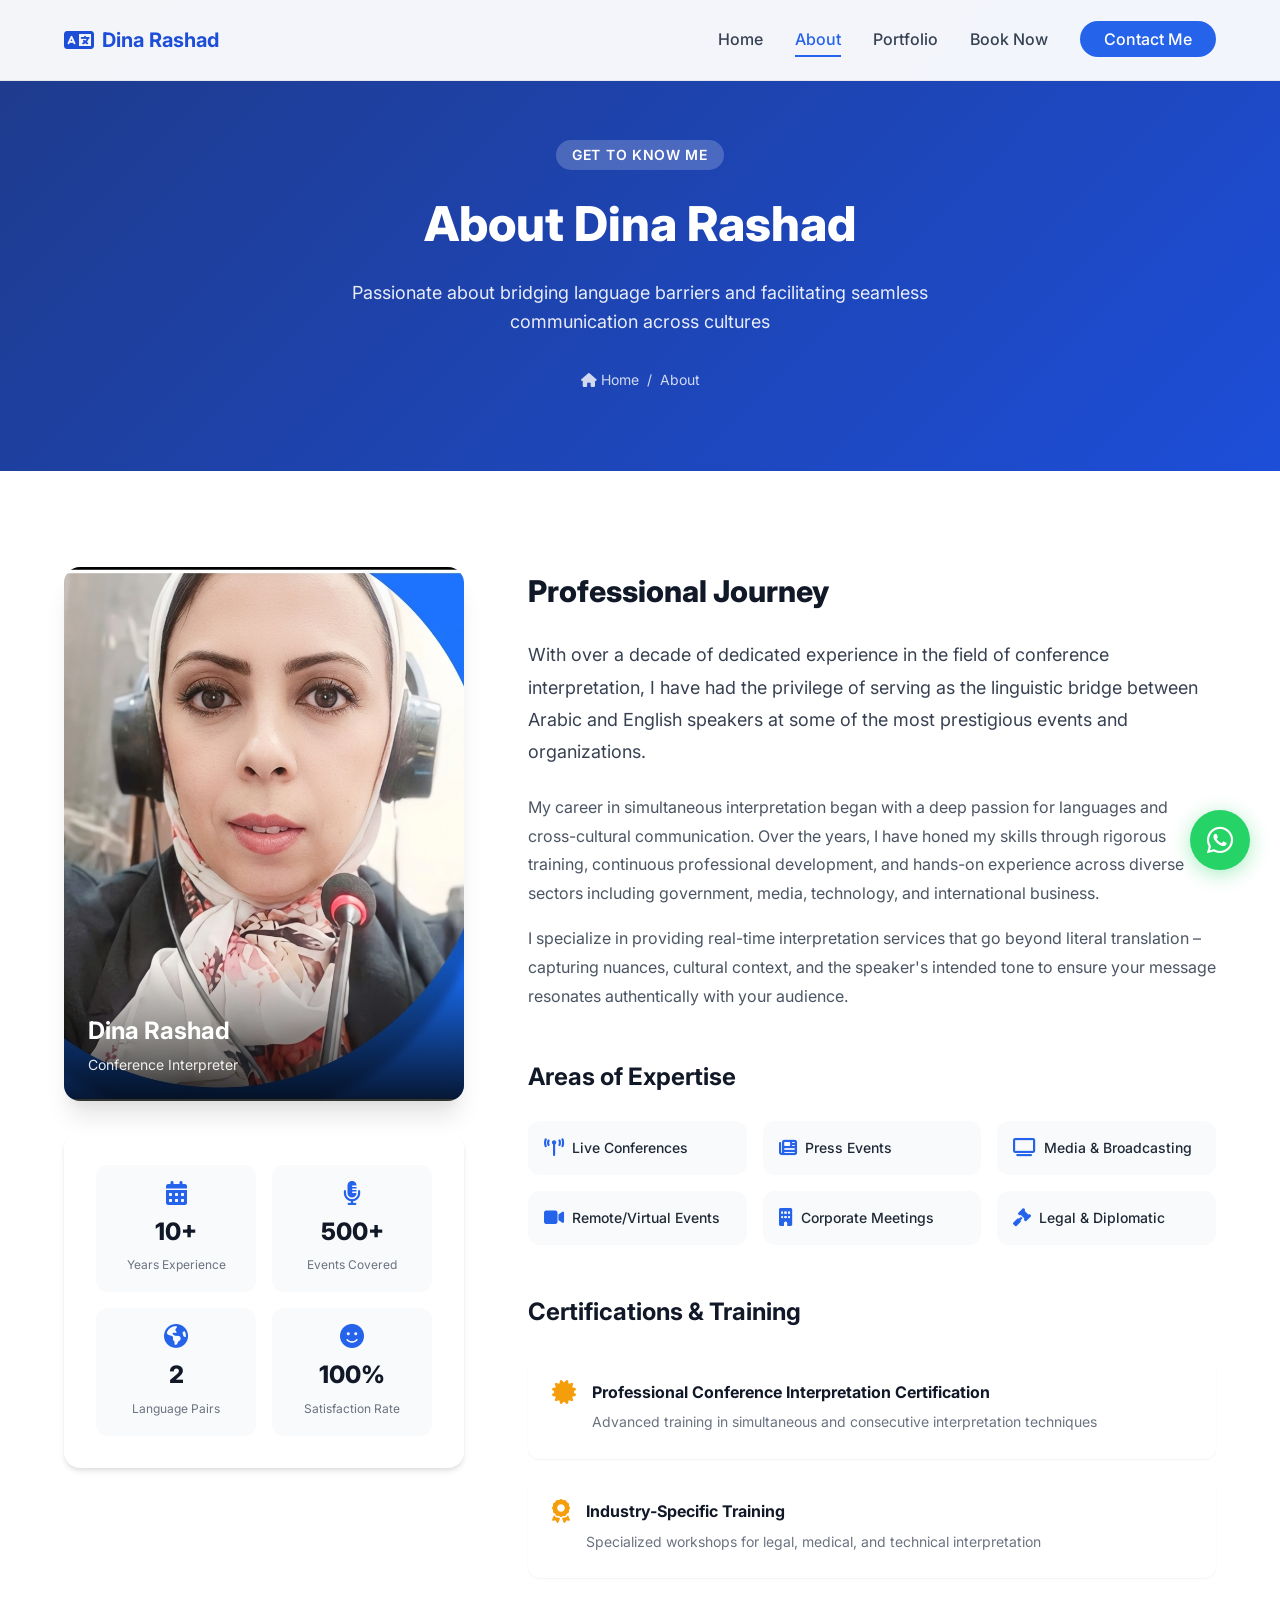
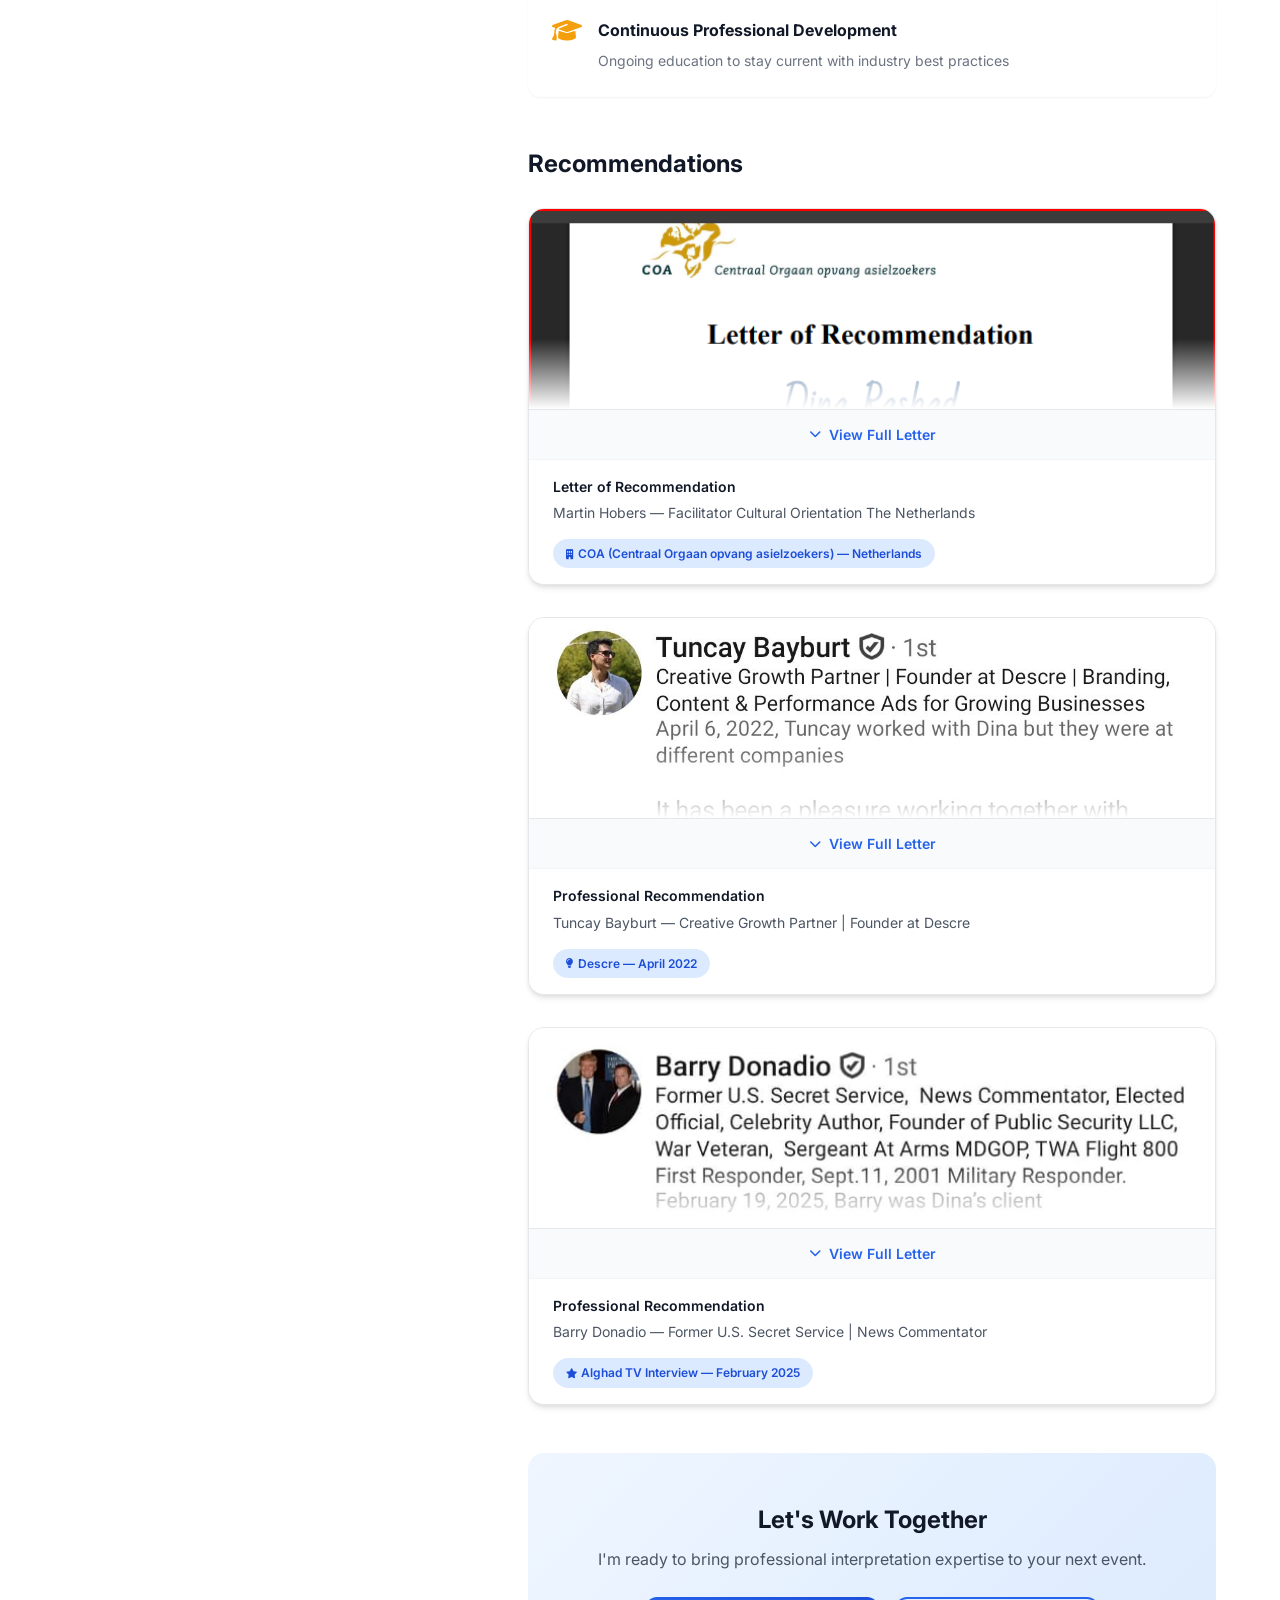
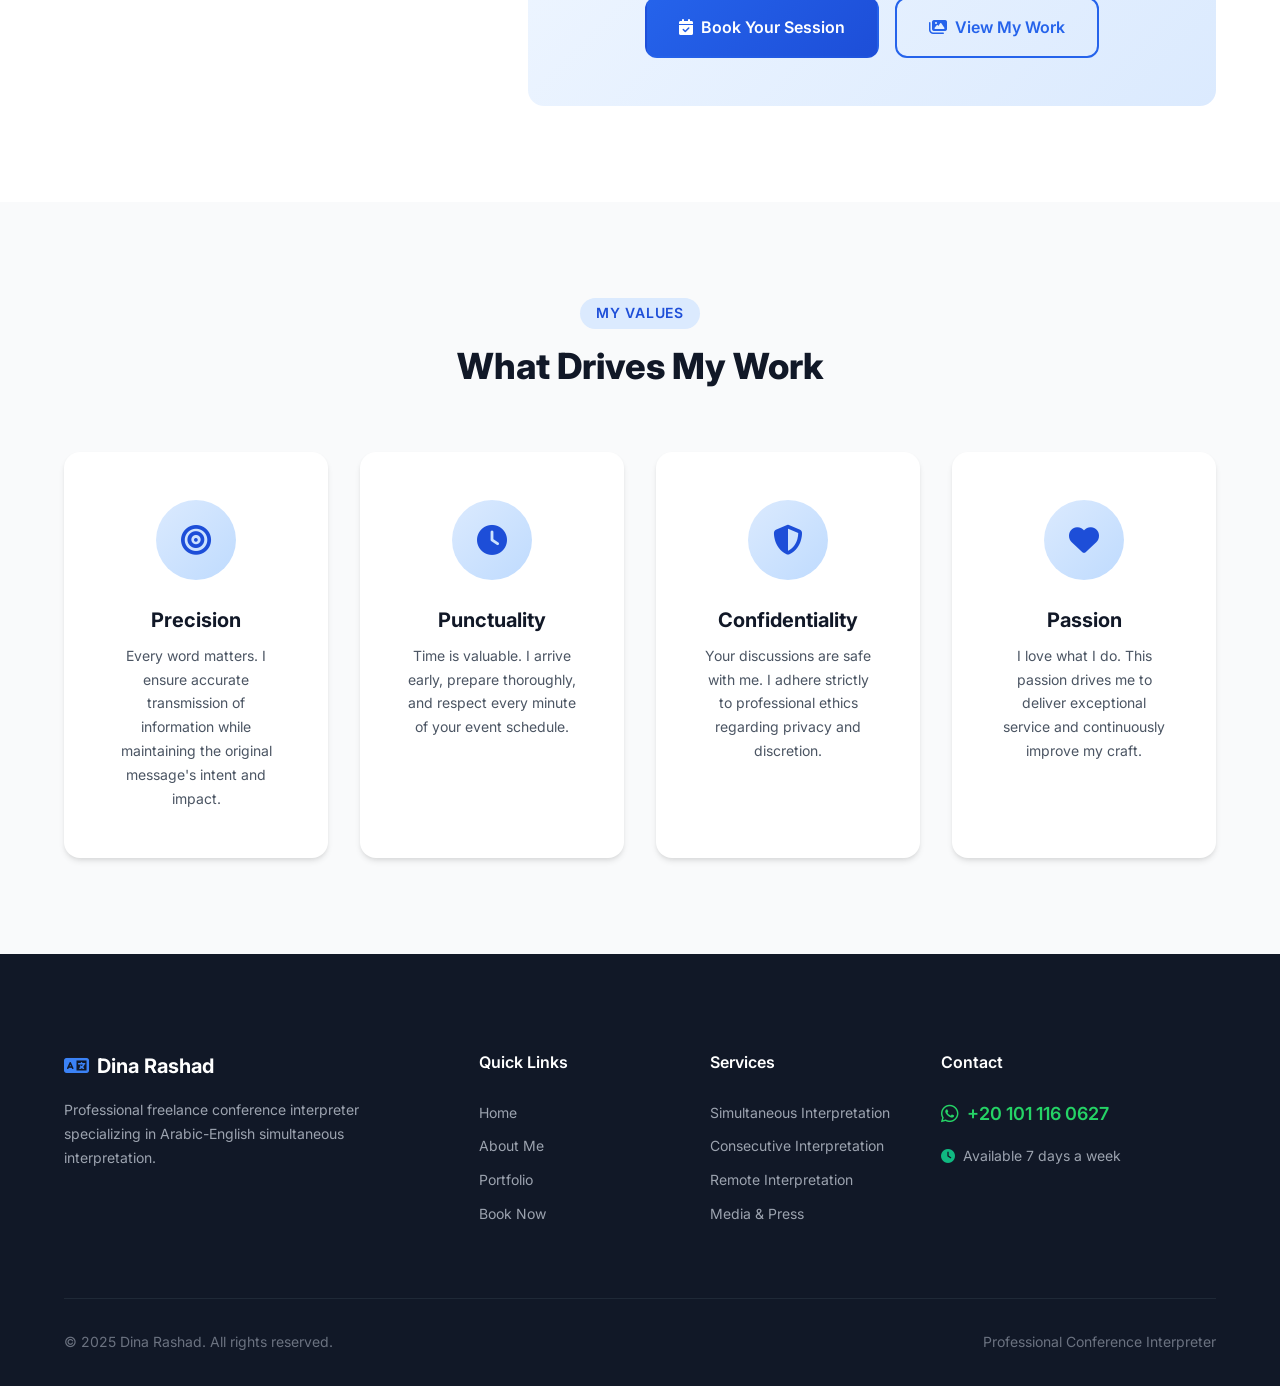
==== commit 1dd94dc2: "Update about.html" ====
--- a/about.html
+++ b/about.html
@@ -6,410 +6,119 @@
     <title>About Me | Dina Rashad - Professional Interpreter</title>
     <meta name="description" content="Learn more about Dina Rashad - Freelance Conference Interpreter with 10+ years of experience in Arabic-English simultaneous interpretation.">
     
-    <!-- PWA Meta Tags -->
     <meta name="theme-color" content="#2563eb">
     <meta name="apple-mobile-web-app-capable" content="yes">
     
-    <!-- Favicon -->
     <link rel="icon" type="image/png" sizes="32x32" href="images/profile.jpg">
     <link rel="apple-touch-icon" href="images/profile.jpg">
-    
-    <!-- Manifest -->
     <link rel="manifest" href="manifest.json">
     
-    <!-- Google Fonts -->
     <link rel="preconnect" href="https://fonts.googleapis.com">
     <link rel="preconnect" href="https://fonts.gstatic.com" crossorigin>
     <link href="https://fonts.googleapis.com/css2?family=Inter:wght@300;400;500;600;700;800&display=swap" rel="stylesheet">
-    
-    <!-- Font Awesome Icons -->
     <link rel="stylesheet" href="https://cdnjs.cloudflare.com/ajax/libs/font-awesome/6.4.0/css/all.min.css">
     
-    <!-- Stylesheets -->
     <link rel="stylesheet" href="CSS/style.css">
     <link rel="stylesheet" href="CSS/responsive.css">
     <link rel="stylesheet" href="CSS/animations.css">
 
-    <!-- Page Specific Styles -->
     <style>
-        /* Page Header */
-        .page-header {
-            background: linear-gradient(135deg, var(--primary-900), var(--primary-700));
-            padding: 140px 0 80px;
-            color: white;
-        }
-        
-        .page-header-content {
-            text-align: center;
-            max-width: 700px;
-            margin: 0 auto;
-        }
-        
-        .page-header-content h1 {
-            font-size: clamp(2.5rem, 5vw, var(--font-size-5xl));
-            font-weight: 800;
-            margin-bottom: var(--spacing-md);
-        }
-        
-        .page-header-content p {
-            font-size: var(--font-size-lg);
-            opacity: 0.9;
-        }
-        
-        .page-header .section-tag {
-            background: rgba(255, 255, 255, 0.2);
-            color: white;
-        }
-        
-        .breadcrumb {
-            display: flex;
-            align-items: center;
-            justify-content: center;
-            gap: var(--spacing-sm);
-            margin-top: var(--spacing-xl);
-            font-size: var(--font-size-sm);
-            opacity:0.8;
-        }
-        
+        .page-header { background: linear-gradient(135deg, var(--primary-900), var(--primary-700)); padding: 140px 0 80px; color: white; }
+        .page-header-content { text-align: center; max-width: 700px; margin: 0 auto; }
+        .page-header-content h1 { font-size: clamp(2.5rem, 5vw, var(--font-size-5xl)); font-weight: 800; margin-bottom: var(--spacing-md); }
+        .page-header-content p { font-size: var(--font-size-lg); opacity: 0.9; }
+        .page-header .section-tag { background: rgba(255,255,255,0.2); color: white; }
+        .breadcrumb { display: flex; align-items: center; justify-content: center; gap: var(--spacing-sm); margin-top: var(--spacing-xl); font-size: var(--font-size-sm); opacity: 0.8; }
         .breadcrumb a { color: white; }
-        .breadcrumb a:hover { opacity:1; }
-
-        /* About Section Grid */
-        .about-grid {
-            display: grid;
-            grid-template-columns: 400px 1fr;
-            gap: var(--spacing-3xl);
-            align-items: start;
-        }
-
-        /* Profile Card */
-        .about-profile-card {
-            position: relative;
-            border-radius: var(--radius-xl);
-            overflow: hidden;
-            box-shadow: var(--shadow-xl);
-            aspect-ratio: 3/4;
-        }
-
-        .about-profile-card img {
-            width: 100%;
-            height: 100%;
-            object-fit: cover;
-        }
-
-        .profile-overlay {
-            position: absolute;
-            bottom: 0;
-            left: 0;
-            right: 0;
-            background: linear-gradient(to top, rgba(0,0,0,0.8), transparent);
-            padding: var(--spacing-2xl) var(--spacing-lg) var(--spacing-lg);
-            color: white;
-        }
-
-        .profile-info h3 {
-            font-size: var(--font-size-2xl);
-            font-weight: 700;
-            margin-bottom: var(--spacing-xs);
-        }
-
-        .profile-info p {
-            opacity: 0.9;
-            font-size: var(--font-size-sm);
-        }
-
-        /* Quick Stats Card */
-        .quick-stats-card {
-            background: var(--white);
-            border-radius: var(--radius-xl);
-            box-shadow: var(--shadow-md);
-            padding: var(--spacing-xl);
-            margin-top: var(--spacing-xl);
-            display: grid;
-            grid-template-columns: repeat(2, 1fr);
-            gap: var(--spacing-md);
-        }
-
-        .stat-box {
-            text-align: center;
-            padding: var(--spacing-md);
-            background: var(--gray-50);
-            border-radius: var(--radius-lg);
-        }
-
-        .stat-box i {
-            font-size: var(--font-size-2xl);
-            color: var(--primary-600);
-            margin-bottom: var(--spacing-sm);
-            display: block;
-        }
-
-        .stat-number {
-            display: block;
-            font-size: var(--font-size-2xl);
-            font-weight: 800;
-            color: var(--gray-900);
-        }
-
-        .stat-text {
-            font-size: var(--font-size-xs);
-            color: var(--gray-500);
-        }
-
-        /* Bio Section */
-        .bio-section { 
-            margin-bottom: var(--spacing-2xl); 
-        }
-
-        .bio-section h2 {
-            font-size: var(--font-size-3xl);
-            font-weight: 800;
-            color: var(--gray-900);
-            margin-bottom: var(--spacing-lg);
-        }
-
-        .bio-section .lead {
-            font-size: var(--font-size-lg);
-            color: var(--gray-700);
-            line-height: 1.8;
-            margin-bottom: var(--spacing-lg);
-        }
-
-        .bio-section p {
-            color: var(--gray-600);
-            line-height: 1.8;
-            margin-bottom: var(--spacing-md);
-        }
-
-        /* Expertise Section */
-        .expertise-section { 
-            margin-bottom: var(--spacing-2xl); 
-        }
-
-        .expertise-section h3 {
-            font-size: var(--font-size-2xl);
-            font-weight: 700;
-            color: var(--gray-900);
-            margin-bottom: var(--spacing-lg);
-        }
-
-        .expertise-grid {
-            display: grid;
-            grid-template-columns: repeat(3, 1fr);
-            gap: var(--spacing-md);
-        }
-
-        .expertise-item {
-            display: flex;
-            align-items: center;
-            gap: var(--spacing-sm);
-            padding: var(--spacing-md);
-            background: var(--gray-50);
-            border-radius: var(--radius-lg);
-            transition: all var(--transition-base);
-        }
-
-        .expertise-item:hover {
-            background: var(--primary-100);
-            transform: translateY(-2px);
-        }
-
-        .expertise-item i { 
-            color: var(--primary-600); 
-            font-size: var(--font-size-lg); 
-        }
-
-        .expertise-item span { 
-            font-weight: 500; 
-            color: var(--gray-800); 
-            font-size: var(--font-size-sm); 
-        }
-
-        /* Certifications */
-        .certifications-section { 
-            margin-bottom: var(--spacing-2xl); 
-        }
-
-        .certifications-section h3 {
-            font-size: var(--font-size-2xl);
-            font-weight: 700;
-            color: var(--gray-900);
-            margin-bottom: var(--spacing-lg);
-        }
-
-        .certifications-list { 
-            display: flex; 
-            flex-direction: column; 
-            gap: var(--spacing-md); 
-        }
-
-        .certifications-list li {
-            display: flex;
-            gap: var(--spacing-md);
-            padding: var(--spacing-lg);
-            background: var(--white);
-            border-radius: var(--radius-lg);
-            box-shadow: var(--shadow-sm);
-            transition: all var(--transition-base);
-        }
-
-        .certifications-list li:hover { 
-            box-shadow: var(--shadow-md); 
-            transform: translateX(5px); 
-        }
-
-        .certifications-list li i { 
-            color: var(--warning); 
-            font-size: var(--font-size-2xl); 
-            flex-shrink: 0; 
-        }
-
-        .certifications-list strong { 
-            display: block; 
-            color: var(--gray-900); 
-            margin-bottom: var(--spacing-xs); 
-        }
-
-        .certifications-list span { 
-            font-size: var(--font-size-sm); 
-            color: var(--gray-500); 
-        }
-
-        /* About CTA */
-        .about-cta {
-            background: linear-gradient(135deg, var(--primary-50), var(--primary-100));
-            padding: var(--spacing-2xl);
-            border-radius: var(--radius-xl);
-            text-align: center;
-        }
-
-        .about-cta h4 { 
-            font-size: var(--font-size-2xl); 
-            font-weight: 700; 
-            color: var(--gray-900); 
-            margin-bottom: var(--spacing-sm); 
-        }
-
-        .about-cta p { 
-            color: var(--gray-600); 
-            margin-bottom: var(--spacing-lg); 
-        }
-
-        .cta-buttons { 
-            display: flex; 
-            gap: var(--spacing-md); 
-            justify-content: center; 
-            flex-wrap: wrap; 
-        }
-
-        /* Values Section */
-        .values-section { 
-            background: var(--gray-50); 
-        }
-
-        .values-grid { 
-            display: grid; 
-            grid-template-columns: repeat(4, 1fr); 
-            gap: var(--spacing-xl); 
-        }
-
-        .value-card { 
-            background: var(--white); 
-            padding: var(--spacing-2xl); 
-            border-radius: var(--radius-xl); 
-            text-align: center; 
-            box-shadow: var(--shadow-md); 
-            transition: all var(--transition-base); 
-        }
-
-        .value-card:hover { 
-            transform: translateY(-8px); 
-            box-shadow: var(--shadow-xl); 
-        }
-
-        .value-icon { 
-            width: 80px; 
-            height: 80px; 
-            background: linear-gradient(135deg, var(--primary-100), var(--primary-200)); 
-            border-radius: 50%; 
-            display: flex; 
-            align-items: center; 
-            justify-content: center; 
-            margin: 0 auto var(--spacing-lg); 
-        }
-
-        .value-icon i { 
-            font-size: var(--font-size-3xl); 
-            color: var(--primary-700); 
-        }
-
-        .value-card h3 { 
-            font-size: var(--font-size-xl); 
-            font-weight: 700; 
-            color: var(--gray-900); 
-            margin-bottom: var(--spacing-sm); 
-        }
-
-        .value-card p { 
-            color: var(--gray-600); 
-            font-size: var(--font-size-sm); 
-            line-height: 1.7; 
-        }
-
-        /* Responsive */
-        @media (max-width: 1024px) {
-            .about-grid { 
-                grid-template-columns: 1fr; 
-            } 
-            
-            .about-image-col { 
-                max-width: 400px; 
-                margin: 0 auto; 
-            } 
-            
-            .values-grid { 
-                grid-template-columns: repeat(2, 1fr); 
-            } 
-        }
-
-        @media (max-width: 768px) {
-            .expertise-grid { 
-                grid-template-columns: repeat(2, 1fr); 
-            } 
-            
-            .values-grid { 
-                grid-template-columns: 1fr; 
-            } 
-
-            .quick-stats-card { 
-                grid-template-columns: 1fr; 
-            } 
-        }
-
-        @media (max-width: 480px) {
-            .expertise-grid { 
-                grid-template-columns: 1fr; 
-            } 
-        }
+        .breadcrumb a:hover { opacity: 1; }
+
+        .about-grid { display: grid; grid-template-columns: 400px 1fr; gap: var(--spacing-3xl); align-items: start; }
+
+        .about-profile-card { position: relative; border-radius: var(--radius-xl); overflow: hidden; box-shadow: var(--shadow-xl); aspect-ratio: 3/4; }
+        .about-profile-card img { width: 100%; height: 100%; object-fit: cover; }
+        .profile-overlay { position: absolute; bottom: 0; left: 0; right: 0; background: linear-gradient(to top, rgba(0,0,0,0.8), transparent); padding: var(--spacing-2xl) var(--spacing-lg) var(--spacing-lg); color: white; }
+        .profile-info h3 { font-size: var(--font-size-2xl); font-weight: 700; margin-bottom: var(--spacing-xs); }
+        .profile-info p { opacity: 0.9; font-size: var(--font-size-sm); }
+
+        .quick-stats-card { background: var(--white); border-radius: var(--radius-xl); box-shadow: var(--shadow-md); padding: var(--spacing-xl); margin-top: var(--spacing-xl); display: grid; grid-template-columns: repeat(2,1fr); gap: var(--spacing-md); }
+        .stat-box { text-align: center; padding: var(--spacing-md); background: var(--gray-50); border-radius: var(--radius-lg); }
+        .stat-box i { font-size: var(--font-size-2xl); color: var(--primary-600); margin-bottom: var(--spacing-sm); display: block; }
+        .stat-number { display: block; font-size: var(--font-size-2xl); font-weight: 800; color: var(--gray-900); }
+        .stat-text { font-size: var(--font-size-xs); color: var(--gray-500); }
+
+        .bio-section { margin-bottom: var(--spacing-2xl); }
+        .bio-section h2 { font-size: var(--font-size-3xl); font-weight: 800; color: var(--gray-900); margin-bottom: var(--spacing-lg); }
+        .bio-section .lead { font-size: var(--font-size-lg); color: var(--gray-700); line-height: 1.8; margin-bottom: var(--spacing-lg); }
+        .bio-section p { color: var(--gray-600); line-height: 1.8; margin-bottom: var(--spacing-md); }
+
+        .expertise-section { margin-bottom: var(--spacing-2xl); }
+        .expertise-section h3 { font-size: var(--font-size-2xl); font-weight: 700; color: var(--gray-900); margin-bottom: var(--spacing-lg); }
+        .expertise-grid { display: grid; grid-template-columns: repeat(3,1fr); gap: var(--spacing-md); }
+        .expertise-item { display: flex; align-items: center; gap: var(--spacing-sm); padding: var(--spacing-md); background: var(--gray-50); border-radius: var(--radius-lg); transition: all var(--transition-base); }
+        .expertise-item:hover { background: var(--primary-100); transform: translateY(-2px); }
+        .expertise-item i { color: var(--primary-600); font-size: var(--font-size-lg); }
+        .expertise-item span { font-weight: 500; color: var(--gray-800); font-size: var(--font-size-sm); }
+
+        .certifications-section { margin-bottom: var(--spacing-2xl); }
+        .certifications-section h3 { font-size: var(--font-size-2xl); font-weight: 700; color: var(--gray-900); margin-bottom: var(--spacing-lg); }
+        .certifications-list { display: flex; flex-direction: column; gap: var(--spacing-md); }
+        .certifications-list li { display: flex; gap: var(--spacing-md); padding: var(--spacing-lg); background: var(--white); border-radius: var(--radius-lg); box-shadow: var(--shadow-sm); transition: all var(--transition-base); }
+        .certifications-list li:hover { box-shadow: var(--shadow-md); transform: translateX(5px); }
+        .certifications-list li i { color: var(--warning); font-size: var(--font-size-2xl); flex-shrink: 0; }
+        .certifications-list strong { display: block; color: var(--gray-900); margin-bottom: var(--spacing-xs); }
+        .certifications-list span { font-size: var(--font-size-sm); color: var(--gray-500); }
+
+        /* === FIX: Recommendation Cards CSS (was fully missing) === */
+        .recommendations-section { margin-bottom: var(--spacing-2xl); }
+        .recommendations-section h3 { font-size: var(--font-size-2xl); font-weight: 700; color: var(--gray-900); margin-bottom: var(--spacing-lg); }
+        .recommendation-card { background: var(--white); border-radius: var(--radius-xl); box-shadow: var(--shadow-md); overflow: hidden; transition: box-shadow var(--transition-base); cursor: pointer; border: 1px solid var(--gray-200); }
+        .recommendation-card:hover { box-shadow: var(--shadow-lg); }
+        .recommendation-img-wrap { position: relative; overflow: hidden; max-height: 200px; transition: max-height 0.5s ease; }
+        .recommendation-img-wrap::after { content: ''; position: absolute; bottom: 0; left: 0; right: 0; height: 70px; background: linear-gradient(to top, #fff, transparent); pointer-events: none; transition: opacity 0.3s; }
+        .recommendation-card.expanded .recommendation-img-wrap { max-height: 3000px; }
+        .recommendation-card.expanded .recommendation-img-wrap::after { opacity: 0; }
+        .recommendation-img-wrap img { width: 100%; height: auto; display: block; }
+        .recommendation-toggle { display: flex; align-items: center; gap: var(--spacing-sm); width: 100%; padding: var(--spacing-md) var(--spacing-lg); background: var(--gray-50); border: none; border-top: 1px solid var(--gray-200); cursor: pointer; font-family: inherit; font-size: var(--font-size-sm); font-weight: 600; color: var(--primary-600); transition: all var(--transition-fast); text-align: left; }
+        .recommendation-toggle:hover { background: var(--primary-50); color: var(--primary-700); }
+        .recommendation-toggle i { transition: transform var(--transition-base); font-size: 12px; }
+        .recommendation-card.expanded .recommendation-toggle i { transform: rotate(180deg); }
+        .recommendation-source { padding: var(--spacing-md) var(--spacing-lg); border-top: 1px solid var(--gray-100); background: var(--white); }
+        .recommendation-source strong { display: block; font-size: var(--font-size-sm); color: var(--gray-900); font-weight: 600; margin-bottom: var(--spacing-xs); }
+        .recommendation-source > span { display: block; font-size: var(--font-size-sm); color: var(--gray-600); margin-bottom: var(--spacing-sm); line-height: 1.5; }
+        .source-badge { display: inline-flex; align-items: center; gap: var(--spacing-xs); background: var(--primary-50); color: var(--primary-700); padding: var(--spacing-xs) var(--spacing-sm); border-radius: var(--radius-full); font-size: var(--font-size-xs); font-weight: 500; border: 1px solid var(--primary-100); }
+        .source-badge i { font-size: 10px; }
+
+        .about-cta { background: linear-gradient(135deg, var(--primary-50), var(--primary-100)); padding: var(--spacing-2xl); border-radius: var(--radius-xl); text-align: center; }
+        .about-cta h4 { font-size: var(--font-size-2xl); font-weight: 700; color: var(--gray-900); margin-bottom: var(--spacing-sm); }
+        .about-cta p { color: var(--gray-600); margin-bottom: var(--spacing-lg); }
+        .cta-buttons { display: flex; gap: var(--spacing-md); justify-content: center; flex-wrap: wrap; }
+
+        .values-section { background: var(--gray-50); }
+        .values-grid { display: grid; grid-template-columns: repeat(4,1fr); gap: var(--spacing-xl); }
+        .value-card { background: var(--white); padding: var(--spacing-2xl); border-radius: var(--radius-xl); text-align: center; box-shadow: var(--shadow-md); transition: all var(--transition-base); }
+        .value-card:hover { transform: translateY(-8px); box-shadow: var(--shadow-xl); }
+        .value-icon { width: 80px; height: 80px; background: linear-gradient(135deg, var(--primary-100), var(--primary-200)); border-radius: 50%; display: flex; align-items: center; justify-content: center; margin: 0 auto var(--spacing-lg); }
+        .value-icon i { font-size: var(--font-size-3xl); color: var(--primary-700); }
+        .value-card h3 { font-size: var(--font-size-xl); font-weight: 700; color: var(--gray-900); margin-bottom: var(--spacing-sm); }
+        .value-card p { color: var(--gray-600); font-size: var(--font-size-sm); line-height: 1.7; }
+
+        @media (max-width: 1024px) { .about-grid { grid-template-columns: 1fr; } .about-image-col { max-width: 400px; margin: 0 auto; } .values-grid { grid-template-columns: repeat(2,1fr); } }
+        @media (max-width: 768px) { .expertise-grid { grid-template-columns: repeat(2,1fr); } .values-grid { grid-template-columns: 1fr; } .quick-stats-card { grid-template-columns: 1fr; } }
+        @media (max-width: 480px) { .expertise-grid { grid-template-columns: 1fr; } }
     </style>
 </head>
 
 <body>
 
-    <!-- ========== NAVIGATION ========== -->
     <nav class="navbar scrolled" id="navbar">
         <div class="container nav-container">
             <a href="index.html" class="nav-logo">
                 <i class="fas fa-language"></i>
                 <span>Dina Rashad</span>
             </a>
-            
             <button class="nav-toggle" id="navToggle" aria-label="Toggle navigation">
-                <span></span>
-                <span></span>
-                <span></span>
+                <span></span><span></span><span></span>
             </button>
-            
             <ul class="nav-menu" id="navMenu">
                 <li><a href="index.html" class="nav-link">Home</a></li>
                 <li><a href="about.html" class="nav-link active">About</a></li>
@@ -420,7 +129,6 @@
         </div>
     </nav>
 
-    <!-- ========== PAGE HEADER ========== -->
     <section class="page-header">
         <div class="container">
             <div class="page-header-content">
@@ -428,7 +136,6 @@
                 <h1>About Dina Rashad</h1>
                 <p>Passionate about bridging language barriers and facilitating seamless communication across cultures</p>
             </div>
-            
             <div class="breadcrumb">
                 <a href="index.html"><i class="fas fa-home"></i> Home</a>
                 <span>/</span>
@@ -437,12 +144,11 @@
         </div>
     </section>
 
-    <!-- ========== ABOUT CONTENT ========== -->
     <section class="section about-section">
         <div class="container">
             <div class="about-grid">
-                
-                <!-- Profile Image & Info -->
+
+                <!-- Profile Image -->
                 <div class="about-image-col">
                     <div class="about-profile-card">
                         <img src="images/profile.jpg" alt="Dina Rashad - Professional Interpreter" loading="eager">
@@ -453,7 +159,6 @@
                             </div>
                         </div>
                     </div>
-                    
                     <div class="quick-stats-card">
                         <div class="stat-box">
                             <i class="fas fa-calendar-alt"></i>
@@ -477,64 +182,42 @@
                         </div>
                     </div>
                 </div>
-                
+
                 <!-- Bio Content -->
                 <div class="about-content-col">
+
                     <div class="bio-section">
                         <h2>Professional Journey</h2>
-                        
                         <p class="lead">
-                            With over a decade of dedicated experience in the field of conference interpretation, 
-                            I have had the privilege of serving as the linguistic bridge between Arabic and English 
+                            With over a decade of dedicated experience in the field of conference interpretation,
+                            I have had the privilege of serving as the linguistic bridge between Arabic and English
                             speakers at some of the most prestigious events and organizations.
                         </p>
-                        
                         <p>
-                            My career in simultaneous interpretation began with a deep passion for languages and 
-                            cross-cultural communication. Over the years, I have honed my skills through rigorous 
-                            training, continuous professional development, and hands-on experience across diverse 
+                            My career in simultaneous interpretation began with a deep passion for languages and
+                            cross-cultural communication. Over the years, I have honed my skills through rigorous
+                            training, continuous professional development, and hands-on experience across diverse
                             sectors including government, media, technology, and international business.
                         </p>
-                        
                         <p>
-                            I specialize in providing real-time interpretation services that go beyond literal 
-                            translation – capturing nuances, cultural context, and the speaker's intended tone 
+                            I specialize in providing real-time interpretation services that go beyond literal
+                            translation – capturing nuances, cultural context, and the speaker's intended tone
                             to ensure your message resonates authentically with your audience.
                         </p>
                     </div>
-                    
-                    <!-- Expertise Areas -->
+
                     <div class="expertise-section">
                         <h3>Areas of Expertise</h3>
                         <div class="expertise-grid">
-                            <div class="expertise-item">
-                                <i class="fas fa-broadcast-tower"></i>
-                                <span>Live Conferences</span>
-                            </div>
-                            <div class="expertise-item">
-                                <i class="fas fa-newspaper"></i>
-                                <span>Press Events</span>
-                            </div>
-                            <div class="expertise-item">
-                                <i class="fas fa-tv"></i>
-                                <span>Media & Broadcasting</span>
-                            </div>
-                            <div class="expertise-item">
-                                <i class="fas fa-video"></i>
-                                <span>Remote/Virtual Events</span>
-                            </div>
-                            <div class="expertise-item">
-                                <i class="fas fa-building"></i>
-                                <span>Corporate Meetings</span>
-                            </div>
-                            <div class="expertise-item">
-                                <i class="fas fa-gavel"></i>
-                                <span>Legal & Diplomatic</span>
-                            </div>
-                        </div>
-                    </div>
-                    
-                    <!-- Certifications -->
+                            <div class="expertise-item"><i class="fas fa-broadcast-tower"></i><span>Live Conferences</span></div>
+                            <div class="expertise-item"><i class="fas fa-newspaper"></i><span>Press Events</span></div>
+                            <div class="expertise-item"><i class="fas fa-tv"></i><span>Media & Broadcasting</span></div>
+                            <div class="expertise-item"><i class="fas fa-video"></i><span>Remote/Virtual Events</span></div>
+                            <div class="expertise-item"><i class="fas fa-building"></i><span>Corporate Meetings</span></div>
+                            <div class="expertise-item"><i class="fas fa-gavel"></i><span>Legal & Diplomatic</span></div>
+                        </div>
+                    </div>
+
                     <div class="certifications-section">
                         <h3>Certifications & Training</h3>
                         <ul class="certifications-list">
@@ -561,11 +244,11 @@
                             </li>
                         </ul>
                     </div>
-<!-- Recommendations -->
+
+                    <!-- FIX #1: Orphaned HTML removed — clean recommendations section -->
                     <div class="recommendations-section">
                         <h3>Recommendations</h3>
-                        
-                        <!-- Recommendation 1 - COA -->
+
                         <div class="recommendation-card" id="recCard1" onclick="toggleRecommendation('recCard1')" style="margin-bottom: var(--spacing-xl);">
                             <div class="recommendation-img-wrap">
                                 <img src="images/recommendation-coa.jpg" alt="Letter of Recommendation - COA Netherlands" loading="lazy">
@@ -584,7 +267,6 @@
                             </div>
                         </div>
 
-                        <!-- Recommendation 2 - Tuncay Bayburt -->
                         <div class="recommendation-card" id="recCard2" onclick="toggleRecommendation('recCard2')" style="margin-bottom: var(--spacing-xl);">
                             <div class="recommendation-img-wrap">
                                 <img src="images/recommendation-tuncay.jpg" alt="Recommendation - Tuncay Bayburt" loading="lazy">
@@ -603,7 +285,6 @@
                             </div>
                         </div>
 
-                        <!-- Recommendation 3 - Barry Donadio -->
                         <div class="recommendation-card" id="recCard3" onclick="toggleRecommendation('recCard3')">
                             <div class="recommendation-img-wrap">
                                 <img src="images/recommendation-barry.jpg" alt="Recommendation - Barry Donadio" loading="lazy">
@@ -622,23 +303,7 @@
                             </div>
                         </div>
                     </div>
-                            <button class="recommendation-toggle" onclick="event.stopPropagation(); toggleRecommendation('recCard1')">
-                                <i class="fas fa-chevron-down"></i>
-                                <span>View Full Letter</span>
-                            </button>
-                            <div class="recommendation-source">
-                                <strong>Letter of Recommendation</strong>
-                                <span>Martin Hobers — Facilitator Cultural Orientation The Netherlands</span>
-                                <div class="source-badge">
-                                    <i class="fas fa-building"></i>
-                                    COA (Centraal Orgaan opvang asielzoekers) — Netherlands
-                                </div>
-                            </div>
-                        </div>
-                    </div>
-
-                    
-                    <!-- CTA -->
+
                     <div class="about-cta">
                         <h4>Let's Work Together</h4>
                         <p>I'm ready to bring professional interpretation expertise to your next event.</p>
@@ -653,48 +318,36 @@
                             </a>
                         </div>
                     </div>
+
                 </div>
             </div>
         </div>
     </section>
 
-    <!-- ========== VALUES SECTION ========== -->
     <section class="section values-section">
         <div class="container">
             <div class="section-header">
                 <span class="section-tag">My Values</span>
                 <h2 class="section-title">What Drives My Work</h2>
             </div>
-            
             <div class="values-grid">
                 <div class="value-card scroll-animate">
-                    <div class="value-icon">
-                        <i class="fas fa-bullseye"></i>
-                    </div>
+                    <div class="value-icon"><i class="fas fa-bullseye"></i></div>
                     <h3>Precision</h3>
                     <p>Every word matters. I ensure accurate transmission of information while maintaining the original message's intent and impact.</p>
                 </div>
-                
                 <div class="value-card scroll-animate">
-                    <div class="value-icon">
-                        <i class="fas fa-clock"></i>
-                    </div>
+                    <div class="value-icon"><i class="fas fa-clock"></i></div>
                     <h3>Punctuality</h3>
                     <p>Time is valuable. I arrive early, prepare thoroughly, and respect every minute of your event schedule.</p>
                 </div>
-                
                 <div class="value-card scroll-animate">
-                    <div class="value-icon">
-                        <i class="fas fa-shield-alt"></i>
-                    </div>
+                    <div class="value-icon"><i class="fas fa-shield-alt"></i></div>
                     <h3>Confidentiality</h3>
                     <p>Your discussions are safe with me. I adhere strictly to professional ethics regarding privacy and discretion.</p>
                 </div>
-                
                 <div class="value-card scroll-animate">
-                    <div class="value-icon">
-                        <i class="fas fa-heart"></i>
-                    </div>
+                    <div class="value-icon"><i class="fas fa-heart"></i></div>
                     <h3>Passion</h3>
                     <p>I love what I do. This passion drives me to deliver exceptional service and continuously improve my craft.</p>
                 </div>
@@ -702,7 +355,6 @@
         </div>
     </section>
 
-    <!-- ========== FOOTER ========== -->
     <footer class="footer">
         <div class="container">
             <div class="footer-grid">
@@ -712,11 +364,10 @@
                         <span>Dina Rashad</span>
                     </a>
                     <p class="footer-description">
-                        Professional freelance conference interpreter specializing in 
+                        Professional freelance conference interpreter specializing in
                         Arabic-English simultaneous interpretation.
                     </p>
                 </div>
-                
                 <div class="footer-links">
                     <h4>Quick Links</h4>
                     <ul>
@@ -726,7 +377,6 @@
                         <li><a href="booking.html">Book Now</a></li>
                     </ul>
                 </div>
-                
                 <div class="footer-services">
                     <h4>Services</h4>
                     <ul>
@@ -736,9 +386,9 @@
                         <li><a href="booking.html">Media & Press</a></li>
                     </ul>
                 </div>
-                
                 <div class="footer-contact">
                     <h4>Contact</h4>
+                    <!-- FIX: was ++20 101 116 0627 -->
                     <a href="https://wa.me/201011160627" class="footer-whatsapp" target="_blank" rel="noopener">
                         <i class="fab fa-whatsapp"></i>
                         <span>+20 101 116 0627</span>
@@ -749,22 +399,18 @@
                     </p>
                 </div>
             </div>
-            
             <div class="footer-bottom">
-                <p>&copy; 2024 Dina Rashad. All rights reserved.</p>
+                <p>&copy; 2025 Dina Rashad. All rights reserved.</p>
                 <p class="footer-credit">Professional Conference Interpreter</p>
             </div>
         </div>
     </footer>
 
-    <!-- WhatsApp Floating Button -->
-    <a href="https://wa.me/201011160627?text=Hi%20Dina%2C%20I'd%20love%20to%20learn%20more%20about%20your%20services" 
-       class="whatsapp-float" 
-       target="_blank" 
-       rel="noopener"
-       aria-label="Contact on WhatsApp">
+    <a href="https://wa.me/201011160627?text=Hi%20Dina%2C%20I'd%20love%20to%20learn%20more%20about%20your%20services"
+       class="whatsapp-float" target="_blank" rel="noopener" aria-label="Contact on WhatsApp">
         <i class="fab fa-whatsapp"></i>
     </a>
+
     <script>
     function toggleRecommendation(id) {
         var card = document.getElementById(id);
@@ -775,7 +421,6 @@
     }
     </script>
 
-    <!-- Scripts -->
     <script src="Js/main.js"></script>
     <script src="Js/pwa.js"></script>
 </body>
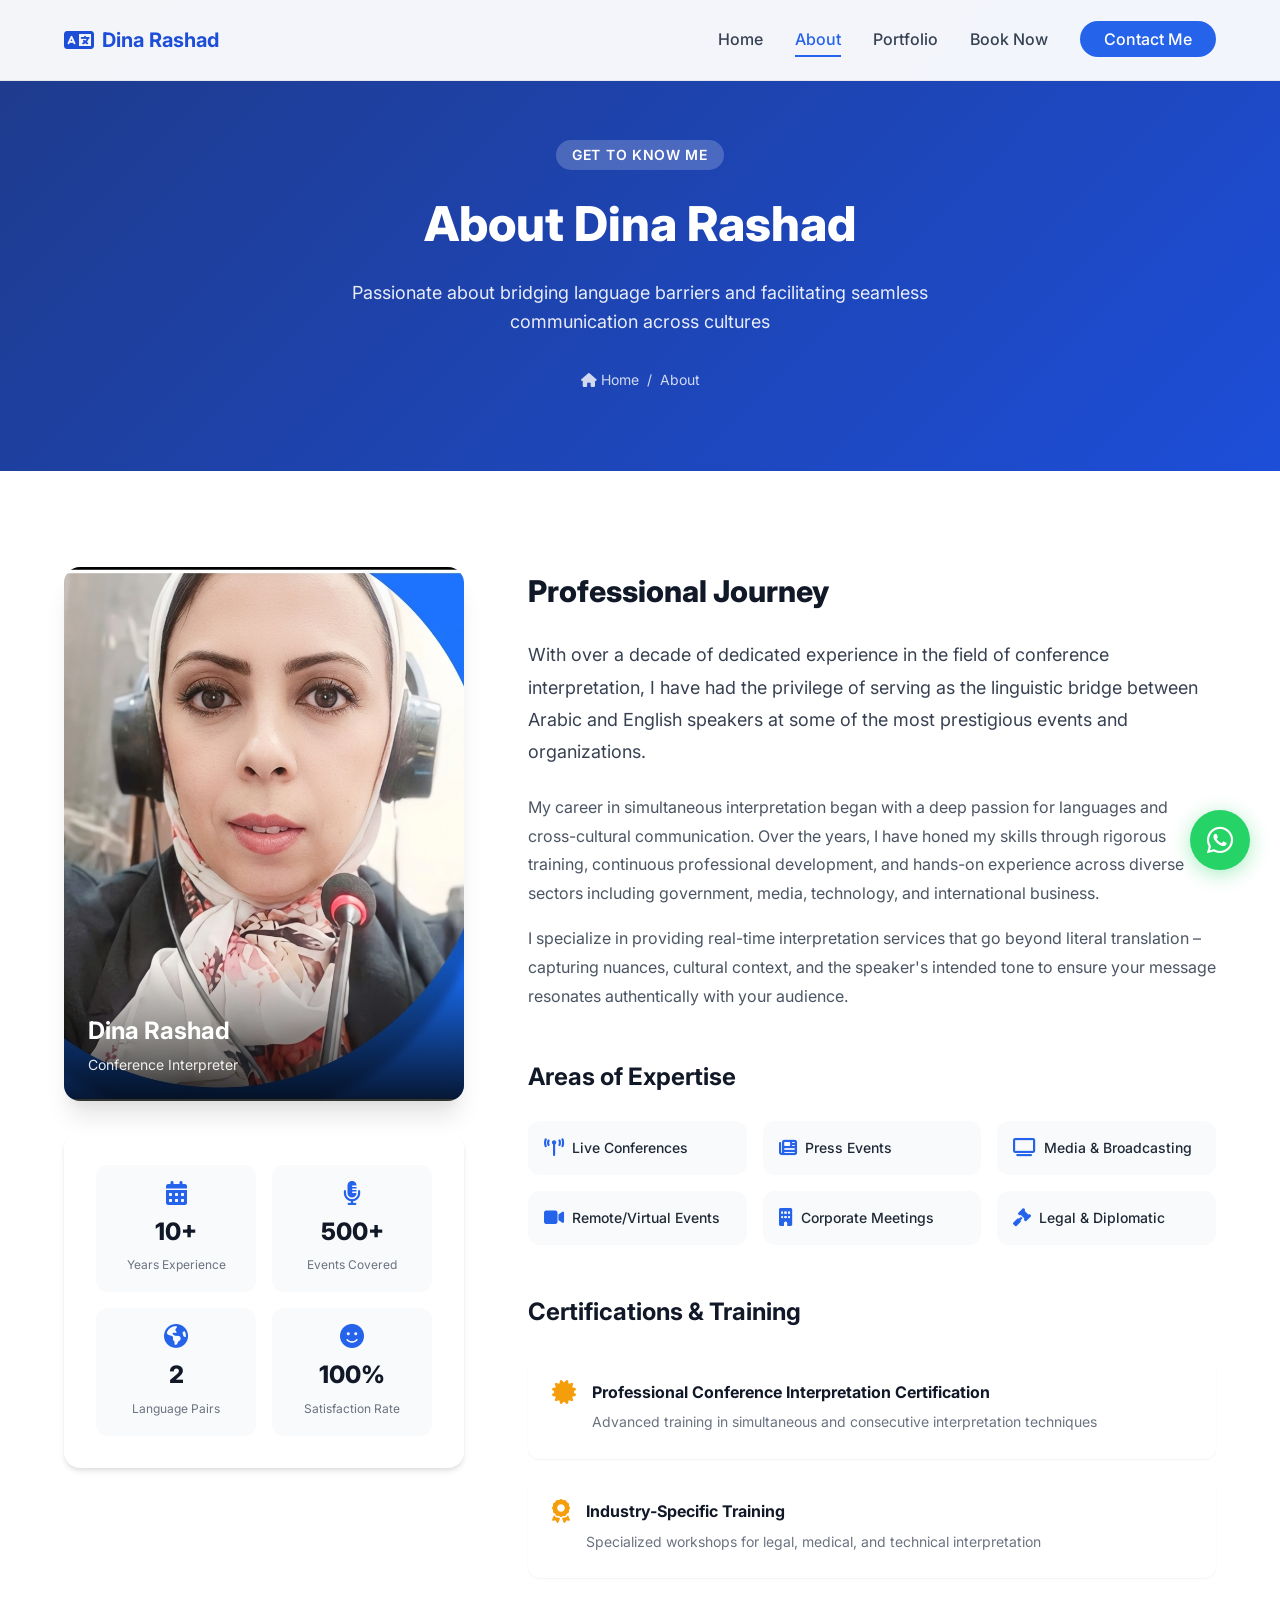
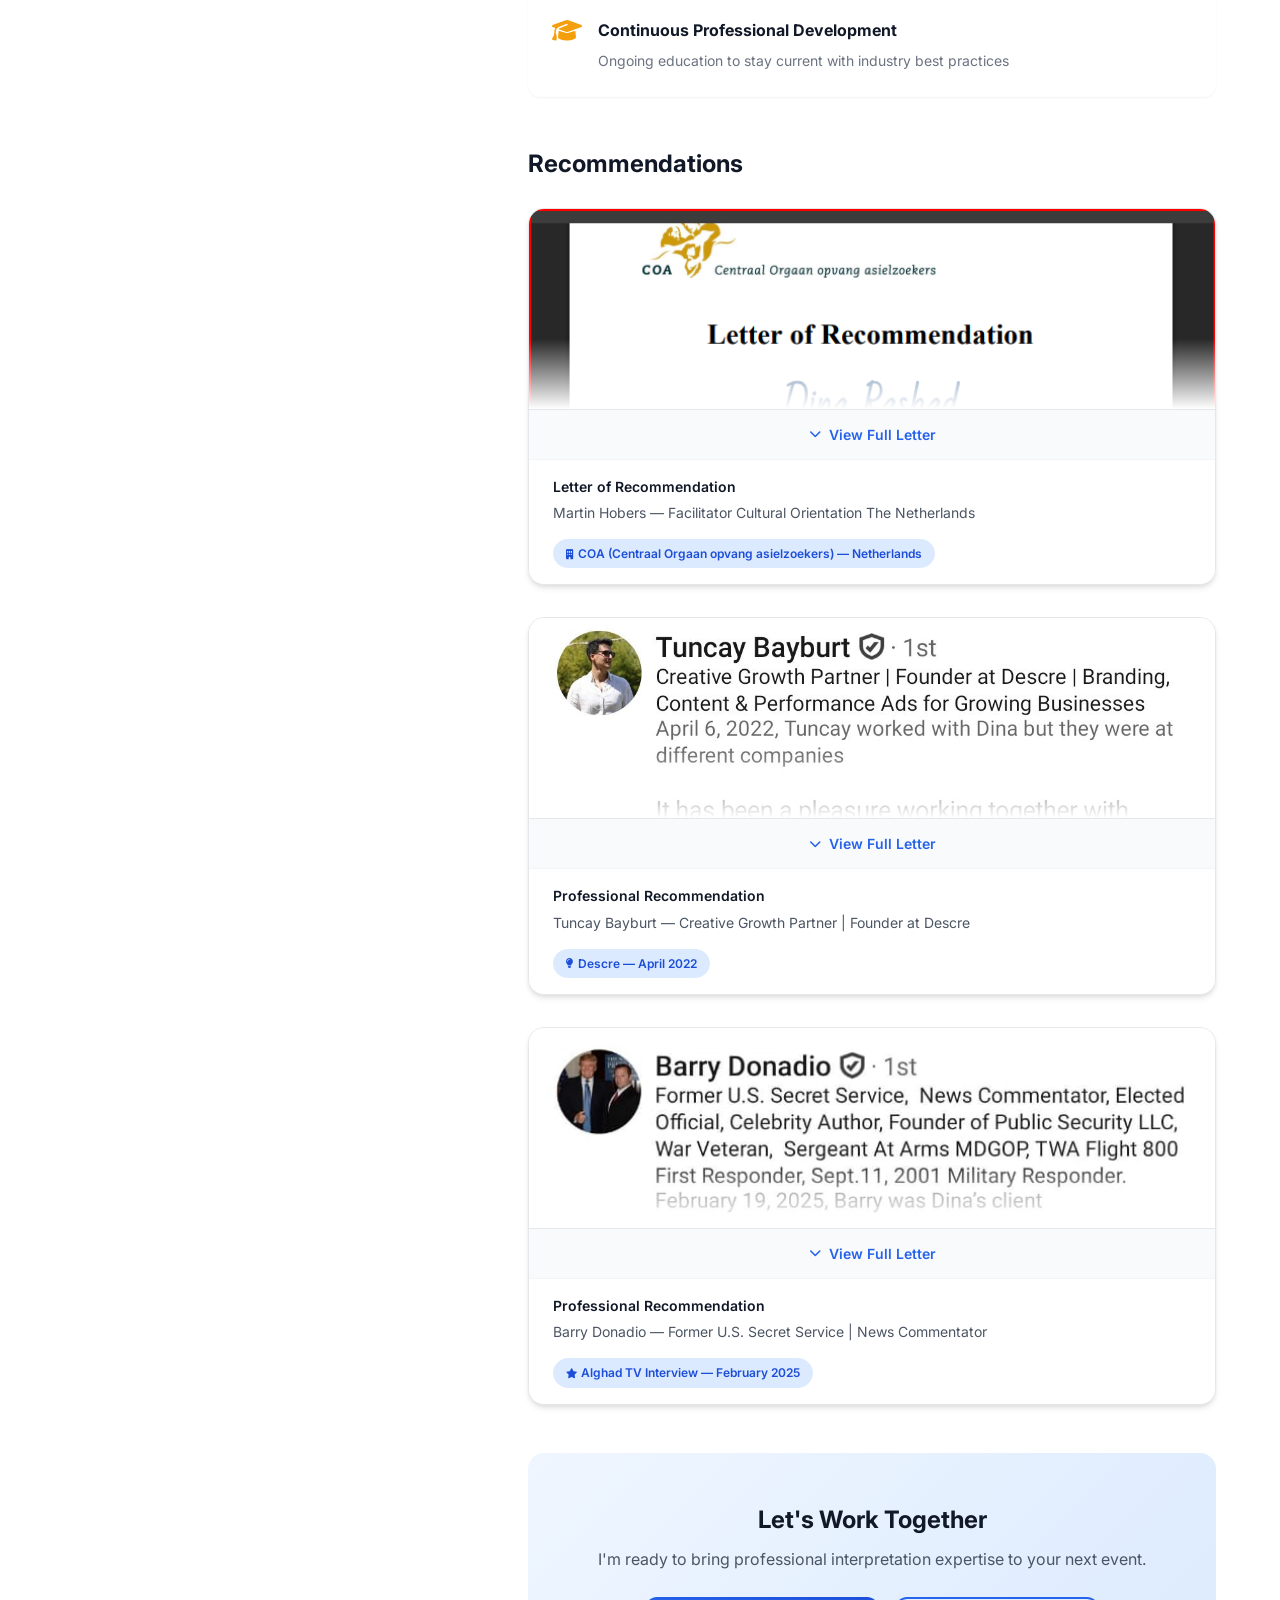
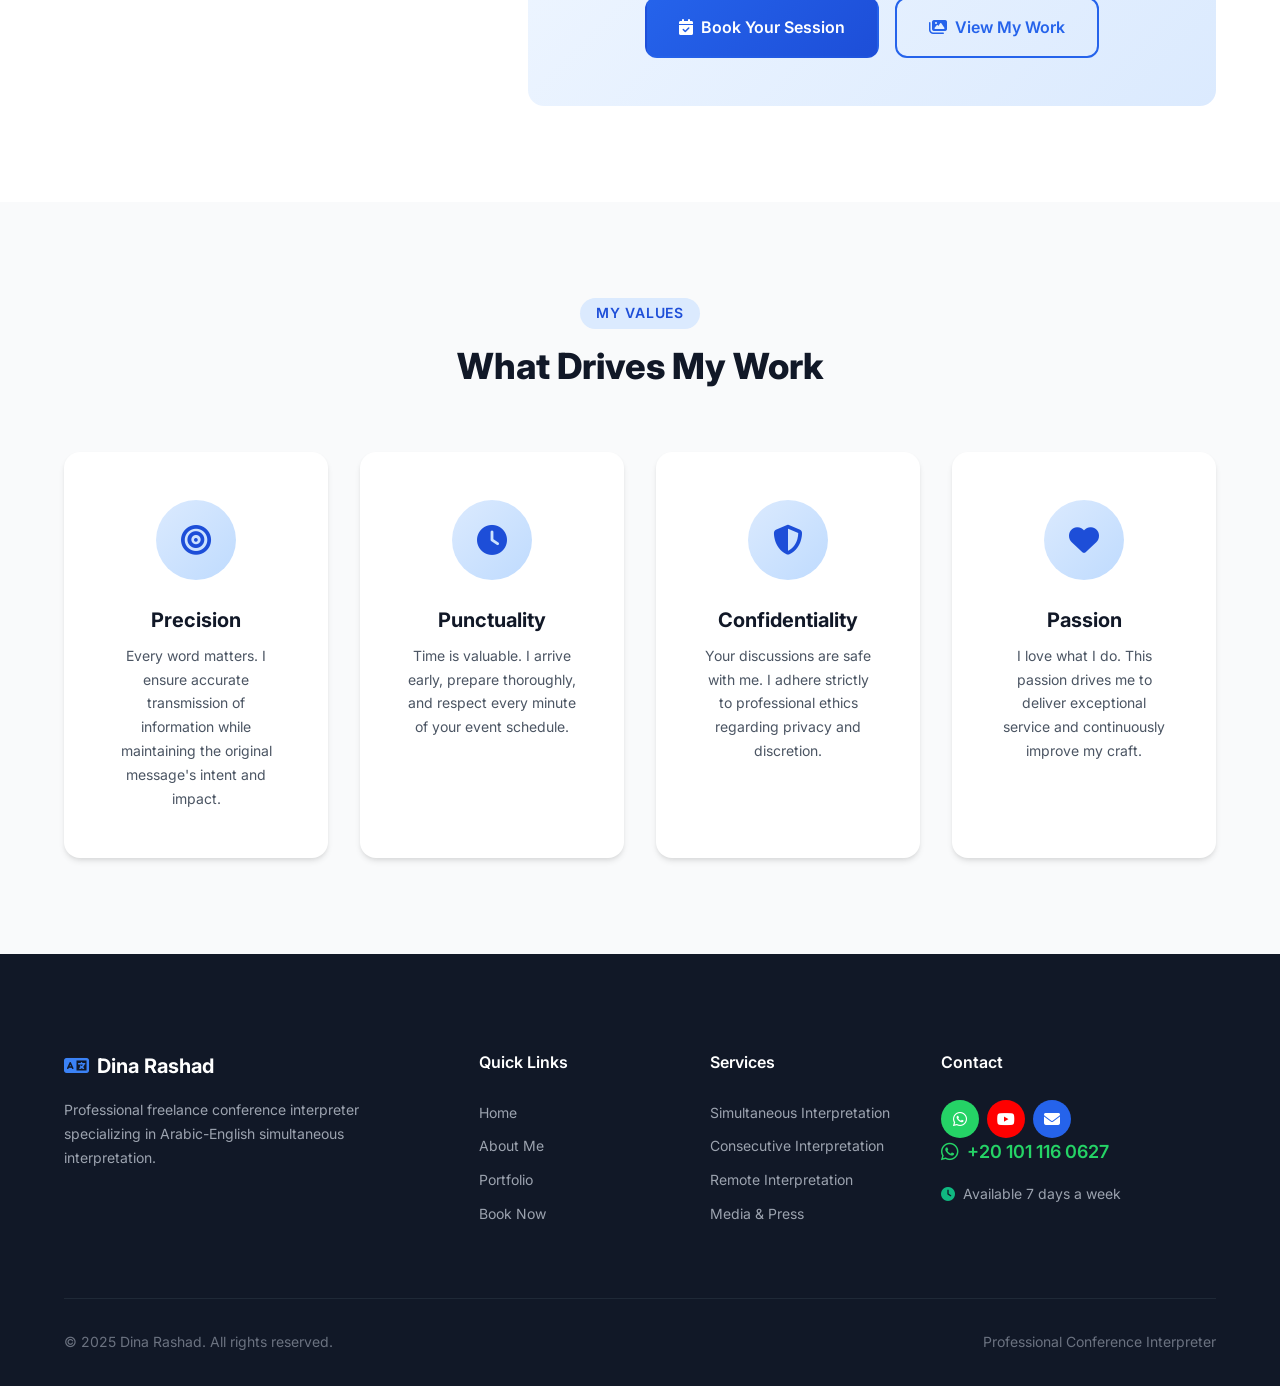
==== commit 8d0ec5fa: "Update about.html" ====
--- a/about.html
+++ b/about.html
@@ -389,7 +389,7 @@
                 <div class="footer-contact">
                     <h4>Contact</h4>
                     <!-- FIX: was ++20 101 116 0627 -->
-                    <a href="https://wa.me/201011160627" class="footer-whatsapp" target="_blank" rel="noopener">
+                    <div class="footer-social" style="display:flex;gap:8px;margin-top:12px;"><a href="https://wa.me/201011160627" target="_blank" rel="noopener" aria-label="WhatsApp" style="width:38px;height:38px;border-radius:50%;background:#25D366;display:flex;align-items:center;justify-content:center;color:white;font-size:16px;text-decoration:none;transition:all 0.2s;"><i class="fab fa-whatsapp"></i></a><a href="https://youtube.com/@dinarashadthelinguist421" target="_blank" rel="noopener" aria-label="YouTube" style="width:38px;height:38px;border-radius:50%;background:#FF0000;display:flex;align-items:center;justify-content:center;color:white;font-size:16px;text-decoration:none;transition:all 0.2s;"><i class="fab fa-youtube"></i></a><a href="mailto:dinarashad9@gmail.com" aria-label="Email" style="width:38px;height:38px;border-radius:50%;background:#2563eb;display:flex;align-items:center;justify-content:center;color:white;font-size:16px;text-decoration:none;transition:all 0.2s;"><i class="fas fa-envelope"></i></a></div><a href="https://wa.me/201011160627" class="footer-whatsapp" target="_blank" rel="noopener">
                         <i class="fab fa-whatsapp"></i>
                         <span>+20 101 116 0627</span>
                     </a>
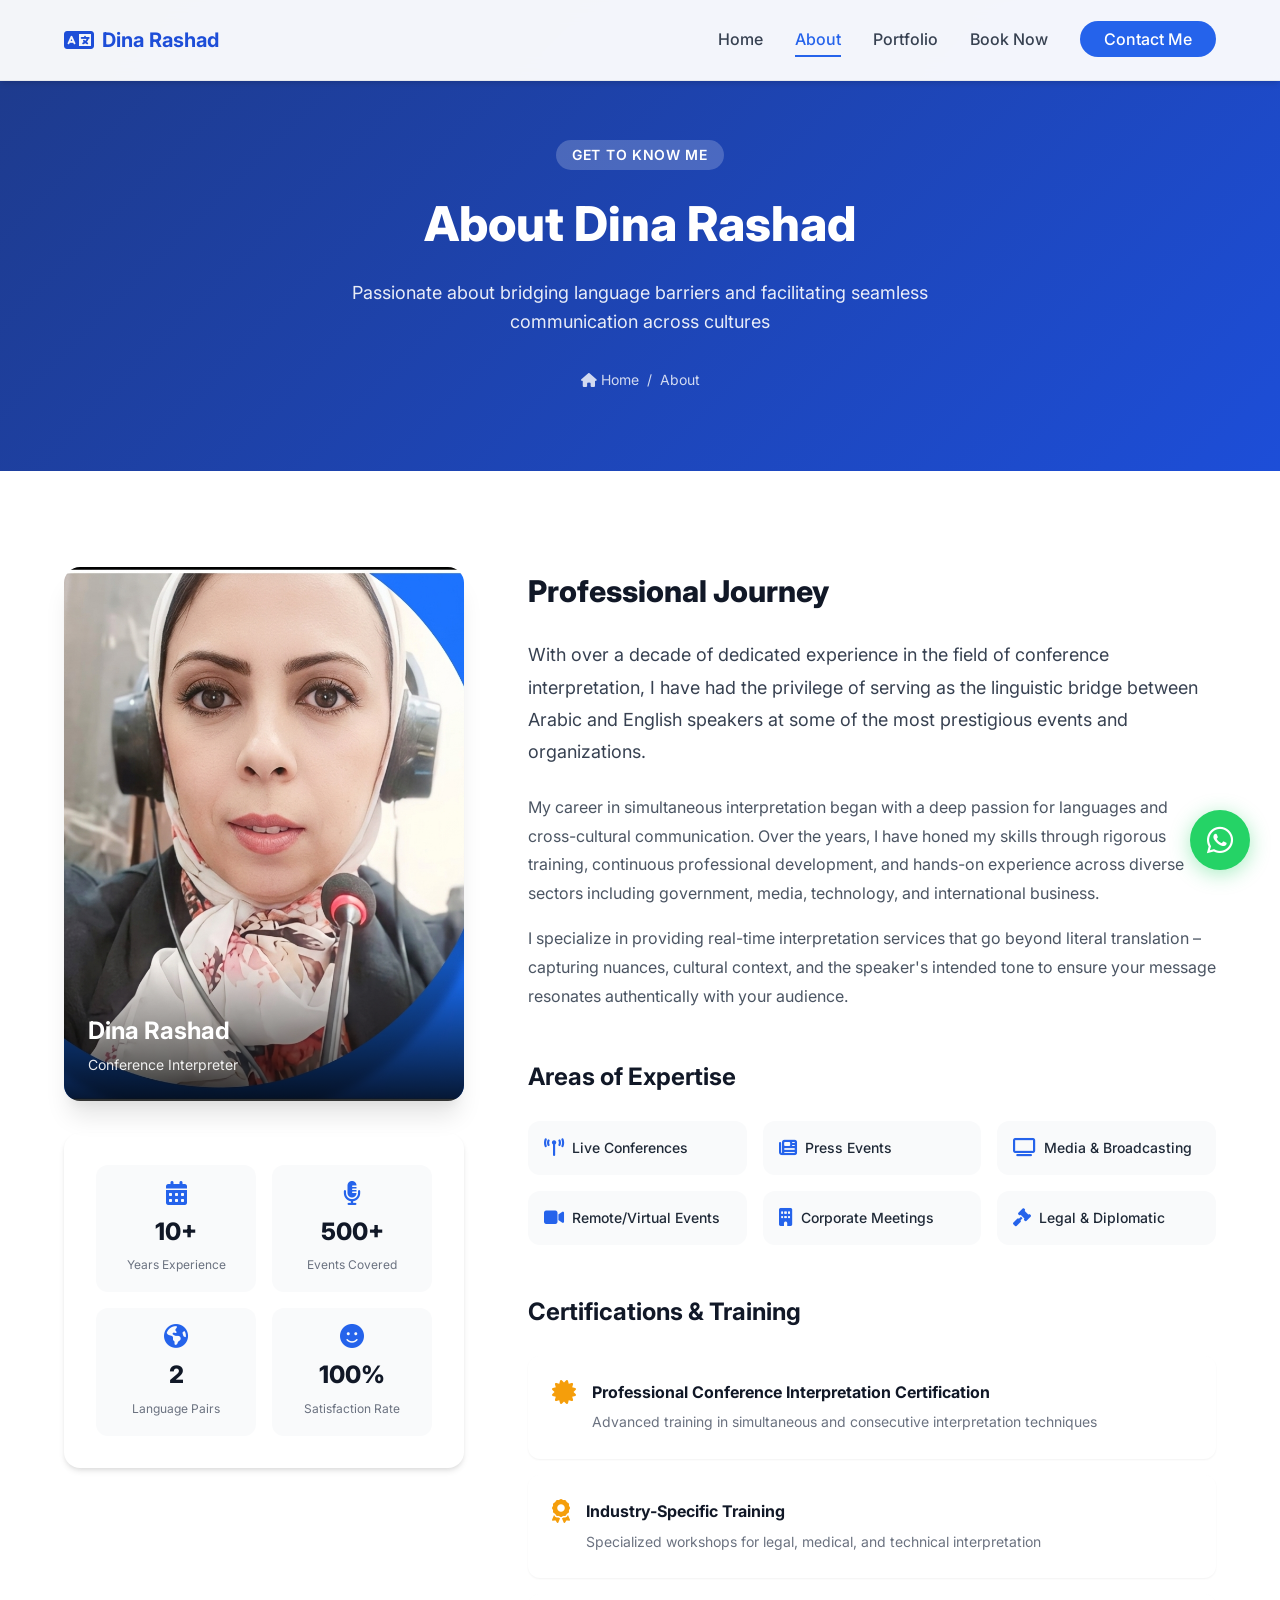
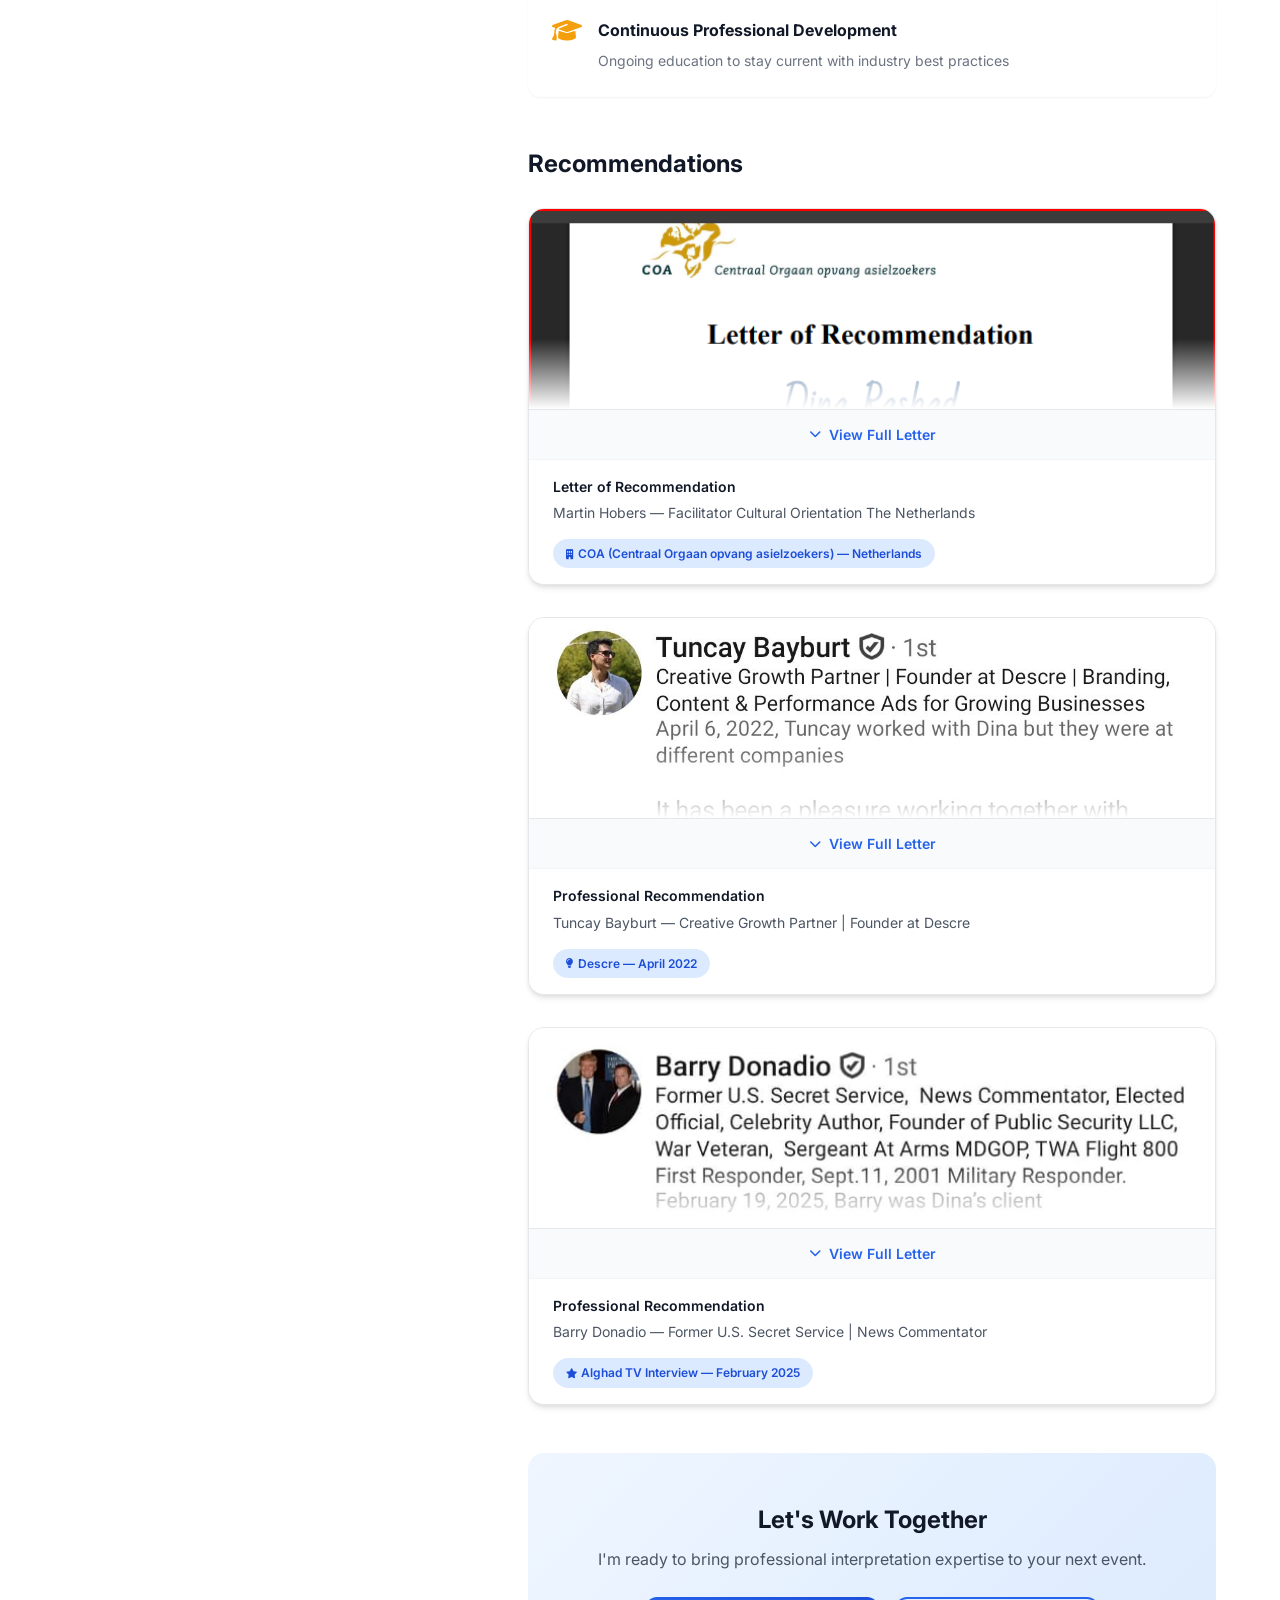
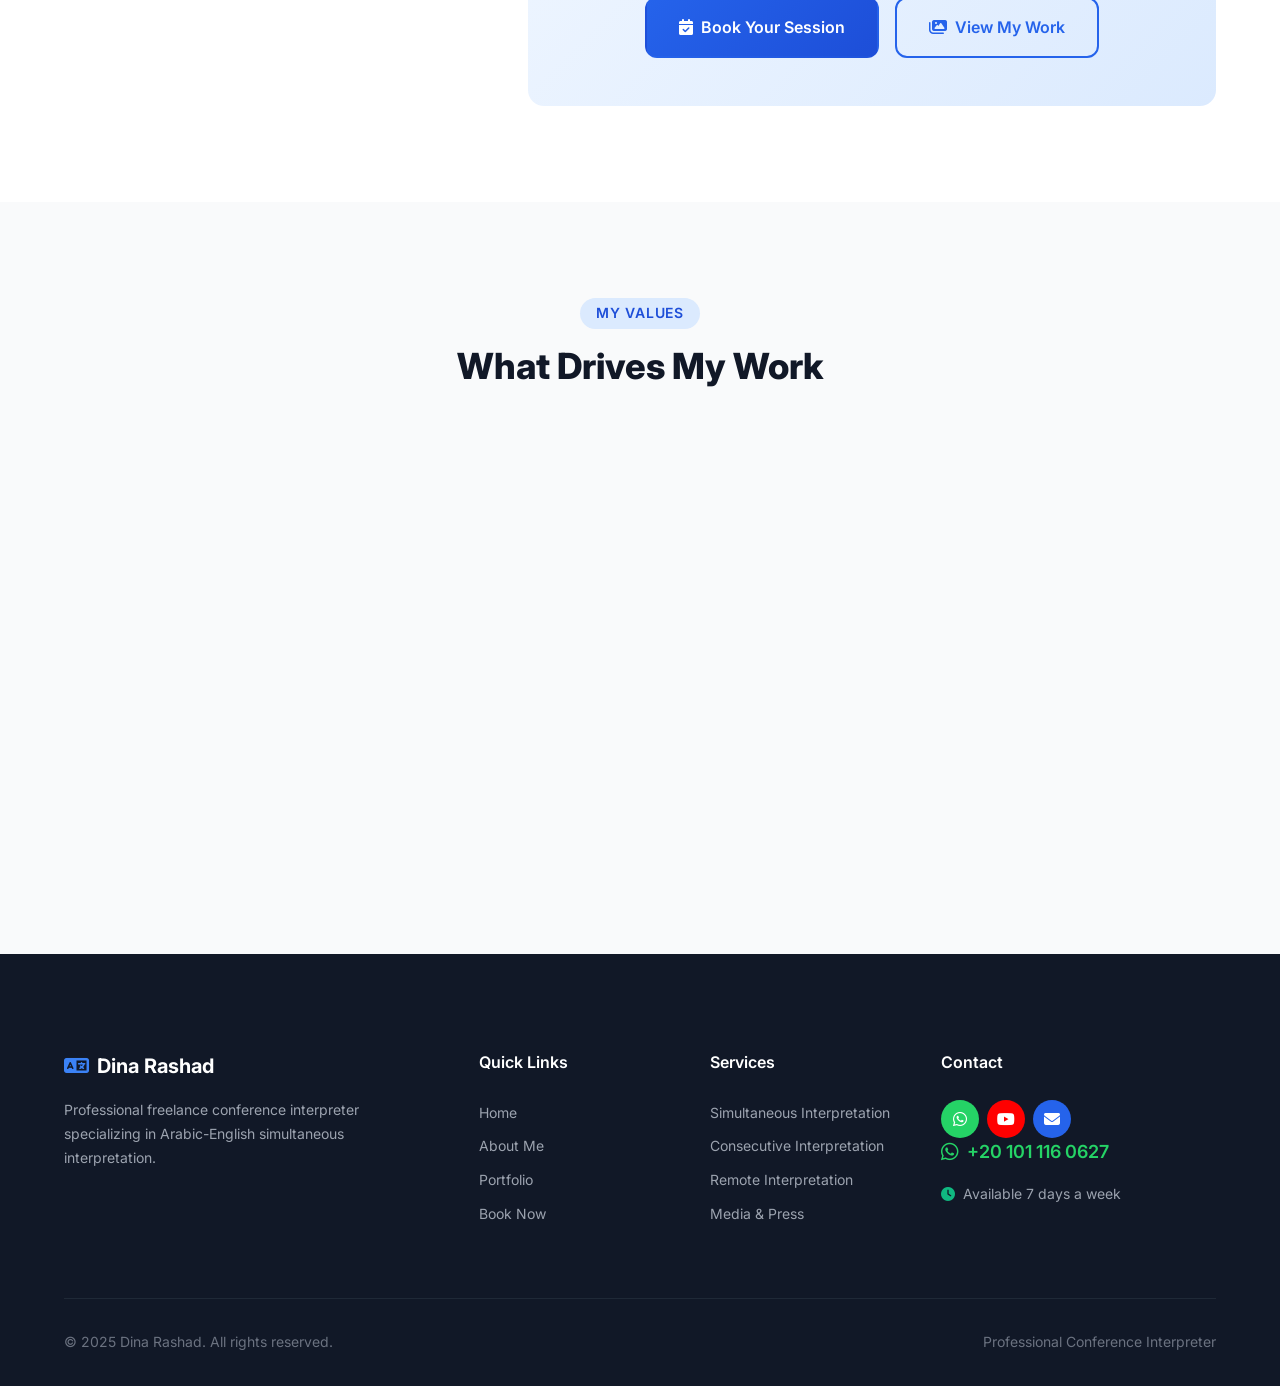
==== commit 5b15abeb: "Update about.html" ====
--- a/about.html
+++ b/about.html
@@ -18,9 +18,9 @@
     <link href="https://fonts.googleapis.com/css2?family=Inter:wght@300;400;500;600;700;800&display=swap" rel="stylesheet">
     <link rel="stylesheet" href="https://cdnjs.cloudflare.com/ajax/libs/font-awesome/6.4.0/css/all.min.css">
     
-    <link rel="stylesheet" href="CSS/style.css">
-    <link rel="stylesheet" href="CSS/responsive.css">
-    <link rel="stylesheet" href="CSS/animations.css">
+    <link rel="stylesheet" href="CSS/style.css?v=2.1">
+    <link rel="stylesheet" href="CSS/responsive.css?v=2.1">
+    <link rel="stylesheet" href="CSS/animations.css?v=2.1">
 
     <style>
         .page-header { background: linear-gradient(135deg, var(--primary-900), var(--primary-700)); padding: 140px 0 80px; color: white; }
@@ -389,7 +389,7 @@
                 <div class="footer-contact">
                     <h4>Contact</h4>
                     <!-- FIX: was ++20 101 116 0627 -->
-                    <div class="footer-social" style="display:flex;gap:8px;margin-top:12px;"><a href="https://wa.me/201011160627" target="_blank" rel="noopener" aria-label="WhatsApp" style="width:38px;height:38px;border-radius:50%;background:#25D366;display:flex;align-items:center;justify-content:center;color:white;font-size:16px;text-decoration:none;transition:all 0.2s;"><i class="fab fa-whatsapp"></i></a><a href="https://youtube.com/@dinarashadthelinguist421" target="_blank" rel="noopener" aria-label="YouTube" style="width:38px;height:38px;border-radius:50%;background:#FF0000;display:flex;align-items:center;justify-content:center;color:white;font-size:16px;text-decoration:none;transition:all 0.2s;"><i class="fab fa-youtube"></i></a><a href="mailto:dinarashad9@gmail.com" aria-label="Email" style="width:38px;height:38px;border-radius:50%;background:#2563eb;display:flex;align-items:center;justify-content:center;color:white;font-size:16px;text-decoration:none;transition:all 0.2s;"><i class="fas fa-envelope"></i></a></div><a href="https://wa.me/201011160627" class="footer-whatsapp" target="_blank" rel="noopener">
+                    <div class="footer-social" style="display:flex;gap:8px;margin-top:12px;"><a href="https://wa.me/201011160627" target="_blank" rel="noopener" aria-label="WhatsApp" style="width:38px;height:38px;border-radius:50%;background:#25D366;display:flex;align-items:center;justify-content:center;color:white;font-size:16px;text-decoration:none;transition:all 0.2s;"><i class="fab fa-whatsapp"></i></a><a href="https://youtube.com/@dinarashadthelinguist421" target="_blank" rel="noopener" aria-label="YouTube" style="width:38px;height:38px;border-radius:50%;background:#FF0000;display:flex;align-items:center;justify-content:center;color:white;font-size:16px;text-decoration:none;transition:all 0.2s;"><i class="fab fa-youtube"></i></a><a href="/cdn-cgi/l/email-protection#395d5057584b584a51585d00795e54585055175a5654" aria-label="Email" style="width:38px;height:38px;border-radius:50%;background:#2563eb;display:flex;align-items:center;justify-content:center;color:white;font-size:16px;text-decoration:none;transition:all 0.2s;"><i class="fas fa-envelope"></i></a></div><a href="https://wa.me/201011160627" class="footer-whatsapp" target="_blank" rel="noopener">
                         <i class="fab fa-whatsapp"></i>
                         <span>+20 101 116 0627</span>
                     </a>
@@ -411,17 +411,10 @@
         <i class="fab fa-whatsapp"></i>
     </a>
 
-    <script>
+    <script data-cfasync="false" src="/cdn-cgi/scripts/5c5dd728/cloudflare-static/email-decode.min.js"></script><script>
     function toggleRecommendation(id) {
         var card = document.getElementById(id);
         var isExpanded = card.classList.contains('expanded');
         card.classList.toggle('expanded');
         var btn = card.querySelector('.recommendation-toggle span');
-        btn.textContent = isExpanded ? 'View Full Letter' : 'Collapse Letter';
-    }
-    </script>
-
-    <script src="Js/main.js"></script>
-    <script src="Js/pwa.js"></script>
-</body>
-</html>
+        btn.textContent = isExpanded ? 'V
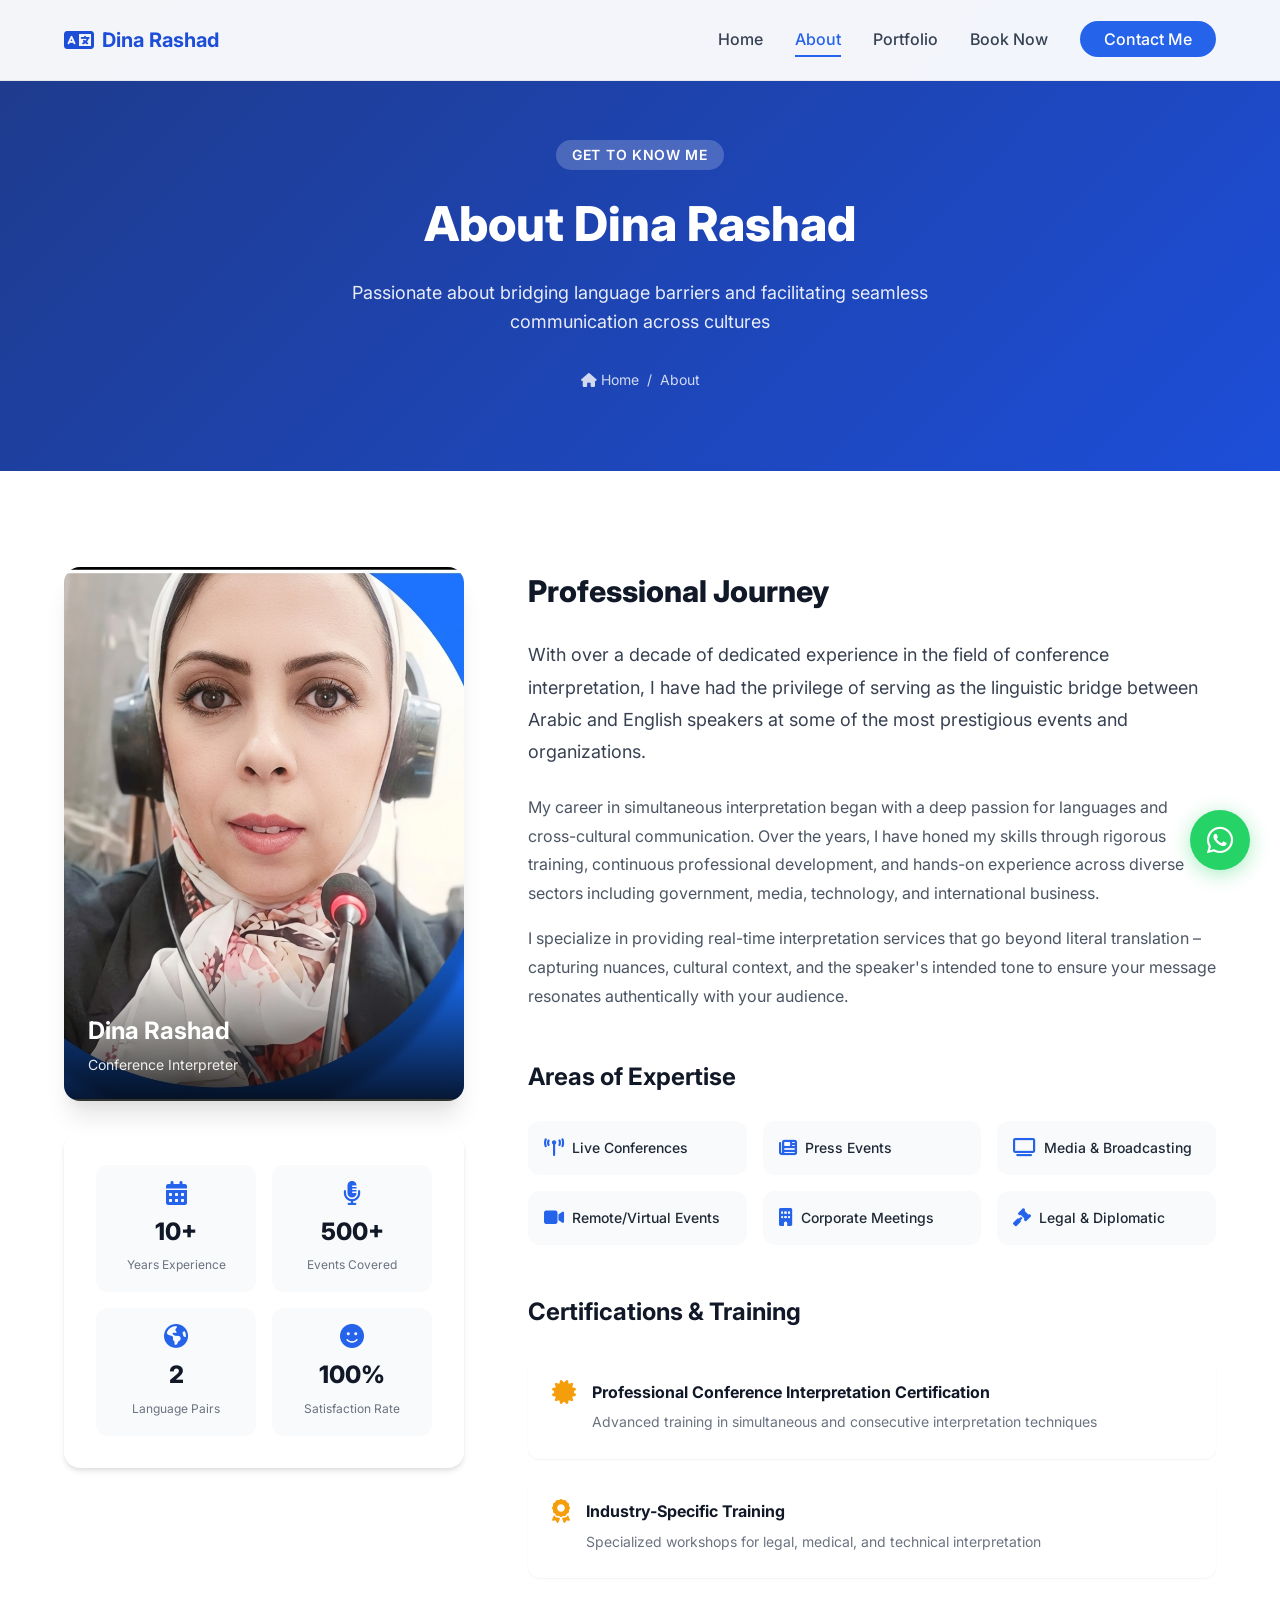
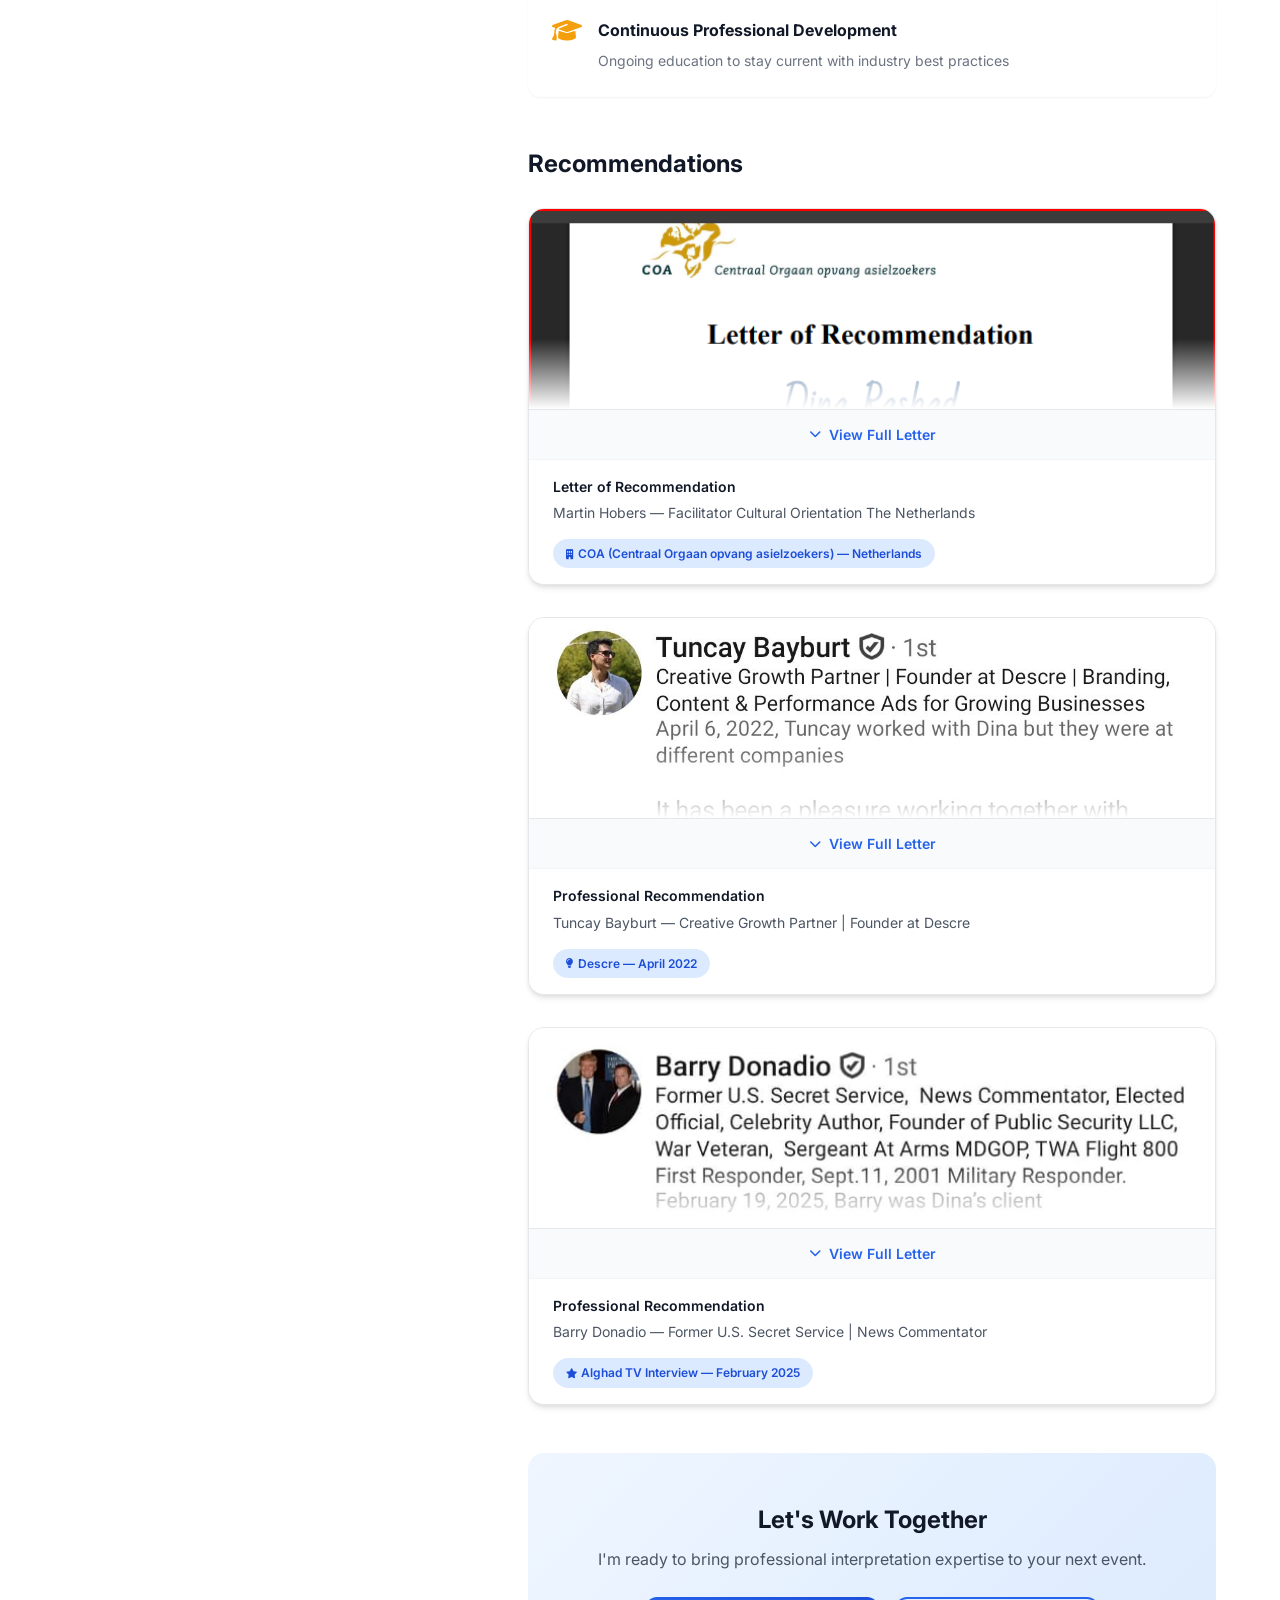
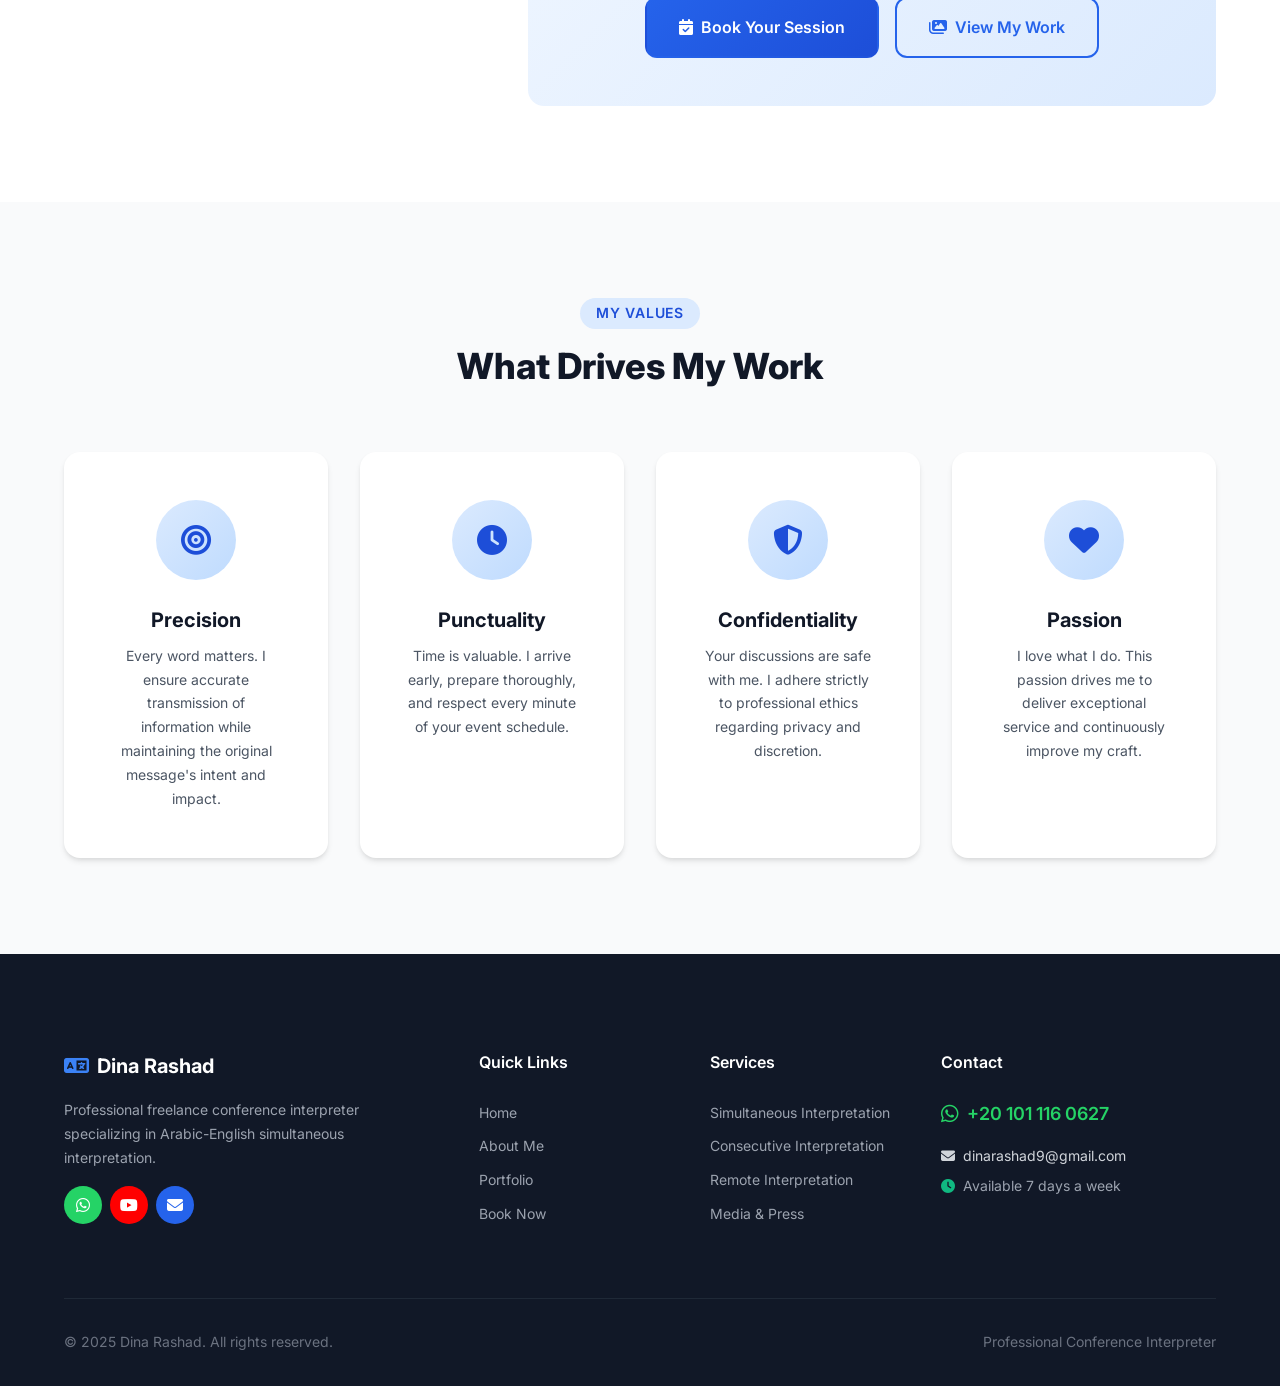
==== commit 65afbc0d: "Update about.html" ====
--- a/about.html
+++ b/about.html
@@ -5,23 +5,18 @@
     <meta name="viewport" content="width=device-width, initial-scale=1.0">
     <title>About Me | Dina Rashad - Professional Interpreter</title>
     <meta name="description" content="Learn more about Dina Rashad - Freelance Conference Interpreter with 10+ years of experience in Arabic-English simultaneous interpretation.">
-    
     <meta name="theme-color" content="#2563eb">
     <meta name="apple-mobile-web-app-capable" content="yes">
-    
     <link rel="icon" type="image/png" sizes="32x32" href="images/profile.jpg">
     <link rel="apple-touch-icon" href="images/profile.jpg">
     <link rel="manifest" href="manifest.json">
-    
     <link rel="preconnect" href="https://fonts.googleapis.com">
     <link rel="preconnect" href="https://fonts.gstatic.com" crossorigin>
     <link href="https://fonts.googleapis.com/css2?family=Inter:wght@300;400;500;600;700;800&display=swap" rel="stylesheet">
     <link rel="stylesheet" href="https://cdnjs.cloudflare.com/ajax/libs/font-awesome/6.4.0/css/all.min.css">
-    
     <link rel="stylesheet" href="CSS/style.css?v=2.1">
     <link rel="stylesheet" href="CSS/responsive.css?v=2.1">
     <link rel="stylesheet" href="CSS/animations.css?v=2.1">
-
     <style>
         .page-header { background: linear-gradient(135deg, var(--primary-900), var(--primary-700)); padding: 140px 0 80px; color: white; }
         .page-header-content { text-align: center; max-width: 700px; margin: 0 auto; }
@@ -31,26 +26,21 @@
         .breadcrumb { display: flex; align-items: center; justify-content: center; gap: var(--spacing-sm); margin-top: var(--spacing-xl); font-size: var(--font-size-sm); opacity: 0.8; }
         .breadcrumb a { color: white; }
         .breadcrumb a:hover { opacity: 1; }
-
         .about-grid { display: grid; grid-template-columns: 400px 1fr; gap: var(--spacing-3xl); align-items: start; }
-
         .about-profile-card { position: relative; border-radius: var(--radius-xl); overflow: hidden; box-shadow: var(--shadow-xl); aspect-ratio: 3/4; }
         .about-profile-card img { width: 100%; height: 100%; object-fit: cover; }
         .profile-overlay { position: absolute; bottom: 0; left: 0; right: 0; background: linear-gradient(to top, rgba(0,0,0,0.8), transparent); padding: var(--spacing-2xl) var(--spacing-lg) var(--spacing-lg); color: white; }
         .profile-info h3 { font-size: var(--font-size-2xl); font-weight: 700; margin-bottom: var(--spacing-xs); }
         .profile-info p { opacity: 0.9; font-size: var(--font-size-sm); }
-
         .quick-stats-card { background: var(--white); border-radius: var(--radius-xl); box-shadow: var(--shadow-md); padding: var(--spacing-xl); margin-top: var(--spacing-xl); display: grid; grid-template-columns: repeat(2,1fr); gap: var(--spacing-md); }
         .stat-box { text-align: center; padding: var(--spacing-md); background: var(--gray-50); border-radius: var(--radius-lg); }
         .stat-box i { font-size: var(--font-size-2xl); color: var(--primary-600); margin-bottom: var(--spacing-sm); display: block; }
         .stat-number { display: block; font-size: var(--font-size-2xl); font-weight: 800; color: var(--gray-900); }
         .stat-text { font-size: var(--font-size-xs); color: var(--gray-500); }
-
         .bio-section { margin-bottom: var(--spacing-2xl); }
         .bio-section h2 { font-size: var(--font-size-3xl); font-weight: 800; color: var(--gray-900); margin-bottom: var(--spacing-lg); }
         .bio-section .lead { font-size: var(--font-size-lg); color: var(--gray-700); line-height: 1.8; margin-bottom: var(--spacing-lg); }
         .bio-section p { color: var(--gray-600); line-height: 1.8; margin-bottom: var(--spacing-md); }
-
         .expertise-section { margin-bottom: var(--spacing-2xl); }
         .expertise-section h3 { font-size: var(--font-size-2xl); font-weight: 700; color: var(--gray-900); margin-bottom: var(--spacing-lg); }
         .expertise-grid { display: grid; grid-template-columns: repeat(3,1fr); gap: var(--spacing-md); }
@@ -58,7 +48,6 @@
         .expertise-item:hover { background: var(--primary-100); transform: translateY(-2px); }
         .expertise-item i { color: var(--primary-600); font-size: var(--font-size-lg); }
         .expertise-item span { font-weight: 500; color: var(--gray-800); font-size: var(--font-size-sm); }
-
         .certifications-section { margin-bottom: var(--spacing-2xl); }
         .certifications-section h3 { font-size: var(--font-size-2xl); font-weight: 700; color: var(--gray-900); margin-bottom: var(--spacing-lg); }
         .certifications-list { display: flex; flex-direction: column; gap: var(--spacing-md); }
@@ -67,8 +56,6 @@
         .certifications-list li i { color: var(--warning); font-size: var(--font-size-2xl); flex-shrink: 0; }
         .certifications-list strong { display: block; color: var(--gray-900); margin-bottom: var(--spacing-xs); }
         .certifications-list span { font-size: var(--font-size-sm); color: var(--gray-500); }
-
-        /* === FIX: Recommendation Cards CSS (was fully missing) === */
         .recommendations-section { margin-bottom: var(--spacing-2xl); }
         .recommendations-section h3 { font-size: var(--font-size-2xl); font-weight: 700; color: var(--gray-900); margin-bottom: var(--spacing-lg); }
         .recommendation-card { background: var(--white); border-radius: var(--radius-xl); box-shadow: var(--shadow-md); overflow: hidden; transition: box-shadow var(--transition-base); cursor: pointer; border: 1px solid var(--gray-200); }
@@ -87,12 +74,10 @@
         .recommendation-source > span { display: block; font-size: var(--font-size-sm); color: var(--gray-600); margin-bottom: var(--spacing-sm); line-height: 1.5; }
         .source-badge { display: inline-flex; align-items: center; gap: var(--spacing-xs); background: var(--primary-50); color: var(--primary-700); padding: var(--spacing-xs) var(--spacing-sm); border-radius: var(--radius-full); font-size: var(--font-size-xs); font-weight: 500; border: 1px solid var(--primary-100); }
         .source-badge i { font-size: 10px; }
-
         .about-cta { background: linear-gradient(135deg, var(--primary-50), var(--primary-100)); padding: var(--spacing-2xl); border-radius: var(--radius-xl); text-align: center; }
         .about-cta h4 { font-size: var(--font-size-2xl); font-weight: 700; color: var(--gray-900); margin-bottom: var(--spacing-sm); }
         .about-cta p { color: var(--gray-600); margin-bottom: var(--spacing-lg); }
         .cta-buttons { display: flex; gap: var(--spacing-md); justify-content: center; flex-wrap: wrap; }
-
         .values-section { background: var(--gray-50); }
         .values-grid { display: grid; grid-template-columns: repeat(4,1fr); gap: var(--spacing-xl); }
         .value-card { background: var(--white); padding: var(--spacing-2xl); border-radius: var(--radius-xl); text-align: center; box-shadow: var(--shadow-md); transition: all var(--transition-base); }
@@ -102,23 +87,28 @@
         .value-card h3 { font-size: var(--font-size-xl); font-weight: 700; color: var(--gray-900); margin-bottom: var(--spacing-sm); }
         .value-card p { color: var(--gray-600); font-size: var(--font-size-sm); line-height: 1.7; }
 
+        /* THE FIX: scroll-animate defined here so it works regardless of animations.css */
+        .scroll-animate { opacity: 0; transform: translateY(25px); transition: opacity 0.7s ease, transform 0.7s ease; }
+        .scroll-animate.visible { opacity: 1 !important; transform: translateY(0) !important; }
+
+        /* Footer social */
+        .footer-social { display: flex; gap: var(--spacing-sm); margin-top: var(--spacing-md); }
+        .social-icon { width: 38px; height: 38px; border-radius: 50%; display: flex; align-items: center; justify-content: center; font-size: 16px; transition: all var(--transition-base); color: white; text-decoration: none; }
+        .whatsapp-social { background: #25D366; } .whatsapp-social:hover { background: #128C7E; transform: translateY(-2px); }
+        .youtube-social { background: #FF0000; } .youtube-social:hover { background: #cc0000; transform: translateY(-2px); }
+        .email-social { background: var(--primary-600); } .email-social:hover { background: var(--primary-700); transform: translateY(-2px); }
+
         @media (max-width: 1024px) { .about-grid { grid-template-columns: 1fr; } .about-image-col { max-width: 400px; margin: 0 auto; } .values-grid { grid-template-columns: repeat(2,1fr); } }
         @media (max-width: 768px) { .expertise-grid { grid-template-columns: repeat(2,1fr); } .values-grid { grid-template-columns: 1fr; } .quick-stats-card { grid-template-columns: 1fr; } }
         @media (max-width: 480px) { .expertise-grid { grid-template-columns: 1fr; } }
     </style>
 </head>
-
 <body>
 
     <nav class="navbar scrolled" id="navbar">
         <div class="container nav-container">
-            <a href="index.html" class="nav-logo">
-                <i class="fas fa-language"></i>
-                <span>Dina Rashad</span>
-            </a>
-            <button class="nav-toggle" id="navToggle" aria-label="Toggle navigation">
-                <span></span><span></span><span></span>
-            </button>
+            <a href="index.html" class="nav-logo"><i class="fas fa-language"></i><span>Dina Rashad</span></a>
+            <button class="nav-toggle" id="navToggle" aria-label="Toggle navigation"><span></span><span></span><span></span></button>
             <ul class="nav-menu" id="navMenu">
                 <li><a href="index.html" class="nav-link">Home</a></li>
                 <li><a href="about.html" class="nav-link active">About</a></li>
@@ -147,63 +137,27 @@
     <section class="section about-section">
         <div class="container">
             <div class="about-grid">
-
-                <!-- Profile Image -->
                 <div class="about-image-col">
                     <div class="about-profile-card">
                         <img src="images/profile.jpg" alt="Dina Rashad - Professional Interpreter" loading="eager">
                         <div class="profile-overlay">
-                            <div class="profile-info">
-                                <h3>Dina Rashad</h3>
-                                <p>Conference Interpreter</p>
-                            </div>
+                            <div class="profile-info"><h3>Dina Rashad</h3><p>Conference Interpreter</p></div>
                         </div>
                     </div>
                     <div class="quick-stats-card">
-                        <div class="stat-box">
-                            <i class="fas fa-calendar-alt"></i>
-                            <span class="stat-number">10+</span>
-                            <span class="stat-text">Years Experience</span>
-                        </div>
-                        <div class="stat-box">
-                            <i class="fas fa-microphone-alt"></i>
-                            <span class="stat-number">500+</span>
-                            <span class="stat-text">Events Covered</span>
-                        </div>
-                        <div class="stat-box">
-                            <i class="fas fa-globe-americas"></i>
-                            <span class="stat-number">2</span>
-                            <span class="stat-text">Language Pairs</span>
-                        </div>
-                        <div class="stat-box">
-                            <i class="fas fa-smile"></i>
-                            <span class="stat-number">100%</span>
-                            <span class="stat-text">Satisfaction Rate</span>
-                        </div>
-                    </div>
-                </div>
-
-                <!-- Bio Content -->
+                        <div class="stat-box"><i class="fas fa-calendar-alt"></i><span class="stat-number">10+</span><span class="stat-text">Years Experience</span></div>
+                        <div class="stat-box"><i class="fas fa-microphone-alt"></i><span class="stat-number">500+</span><span class="stat-text">Events Covered</span></div>
+                        <div class="stat-box"><i class="fas fa-globe-americas"></i><span class="stat-number">2</span><span class="stat-text">Language Pairs</span></div>
+                        <div class="stat-box"><i class="fas fa-smile"></i><span class="stat-number">100%</span><span class="stat-text">Satisfaction Rate</span></div>
+                    </div>
+                </div>
+
                 <div class="about-content-col">
-
                     <div class="bio-section">
                         <h2>Professional Journey</h2>
-                        <p class="lead">
-                            With over a decade of dedicated experience in the field of conference interpretation,
-                            I have had the privilege of serving as the linguistic bridge between Arabic and English
-                            speakers at some of the most prestigious events and organizations.
-                        </p>
-                        <p>
-                            My career in simultaneous interpretation began with a deep passion for languages and
-                            cross-cultural communication. Over the years, I have honed my skills through rigorous
-                            training, continuous professional development, and hands-on experience across diverse
-                            sectors including government, media, technology, and international business.
-                        </p>
-                        <p>
-                            I specialize in providing real-time interpretation services that go beyond literal
-                            translation – capturing nuances, cultural context, and the speaker's intended tone
-                            to ensure your message resonates authentically with your audience.
-                        </p>
+                        <p class="lead">With over a decade of dedicated experience in the field of conference interpretation, I have had the privilege of serving as the linguistic bridge between Arabic and English speakers at some of the most prestigious events and organizations.</p>
+                        <p>My career in simultaneous interpretation began with a deep passion for languages and cross-cultural communication. Over the years, I have honed my skills through rigorous training, continuous professional development, and hands-on experience across diverse sectors including government, media, technology, and international business.</p>
+                        <p>I specialize in providing real-time interpretation services that go beyond literal translation – capturing nuances, cultural context, and the speaker's intended tone to ensure your message resonates authentically with your audience.</p>
                     </div>
 
                     <div class="expertise-section">
@@ -221,86 +175,28 @@
                     <div class="certifications-section">
                         <h3>Certifications & Training</h3>
                         <ul class="certifications-list">
-                            <li>
-                                <i class="fas fa-certificate"></i>
-                                <div>
-                                    <strong>Professional Conference Interpretation Certification</strong>
-                                    <span>Advanced training in simultaneous and consecutive interpretation techniques</span>
-                                </div>
-                            </li>
-                            <li>
-                                <i class="fas fa-award"></i>
-                                <div>
-                                    <strong>Industry-Specific Training</strong>
-                                    <span>Specialized workshops for legal, medical, and technical interpretation</span>
-                                </div>
-                            </li>
-                            <li>
-                                <i class="fas fa-graduation-cap"></i>
-                                <div>
-                                    <strong>Continuous Professional Development</strong>
-                                    <span>Ongoing education to stay current with industry best practices</span>
-                                </div>
-                            </li>
+                            <li><i class="fas fa-certificate"></i><div><strong>Professional Conference Interpretation Certification</strong><span>Advanced training in simultaneous and consecutive interpretation techniques</span></div></li>
+                            <li><i class="fas fa-award"></i><div><strong>Industry-Specific Training</strong><span>Specialized workshops for legal, medical, and technical interpretation</span></div></li>
+                            <li><i class="fas fa-graduation-cap"></i><div><strong>Continuous Professional Development</strong><span>Ongoing education to stay current with industry best practices</span></div></li>
                         </ul>
                     </div>
 
-                    <!-- FIX #1: Orphaned HTML removed — clean recommendations section -->
                     <div class="recommendations-section">
                         <h3>Recommendations</h3>
-
                         <div class="recommendation-card" id="recCard1" onclick="toggleRecommendation('recCard1')" style="margin-bottom: var(--spacing-xl);">
-                            <div class="recommendation-img-wrap">
-                                <img src="images/recommendation-coa.jpg" alt="Letter of Recommendation - COA Netherlands" loading="lazy">
-                            </div>
-                            <button class="recommendation-toggle" onclick="event.stopPropagation(); toggleRecommendation('recCard1')">
-                                <i class="fas fa-chevron-down"></i>
-                                <span>View Full Letter</span>
-                            </button>
-                            <div class="recommendation-source">
-                                <strong>Letter of Recommendation</strong>
-                                <span>Martin Hobers — Facilitator Cultural Orientation The Netherlands</span>
-                                <div class="source-badge">
-                                    <i class="fas fa-building"></i>
-                                    COA (Centraal Orgaan opvang asielzoekers) — Netherlands
-                                </div>
-                            </div>
-                        </div>
-
+                            <div class="recommendation-img-wrap"><img src="images/recommendation-coa.jpg" alt="Letter of Recommendation - COA Netherlands" loading="lazy"></div>
+                            <button class="recommendation-toggle" onclick="event.stopPropagation(); toggleRecommendation('recCard1')"><i class="fas fa-chevron-down"></i><span>View Full Letter</span></button>
+                            <div class="recommendation-source"><strong>Letter of Recommendation</strong><span>Martin Hobers — Facilitator Cultural Orientation The Netherlands</span><div class="source-badge"><i class="fas fa-building"></i> COA (Centraal Orgaan opvang asielzoekers) — Netherlands</div></div>
+                        </div>
                         <div class="recommendation-card" id="recCard2" onclick="toggleRecommendation('recCard2')" style="margin-bottom: var(--spacing-xl);">
-                            <div class="recommendation-img-wrap">
-                                <img src="images/recommendation-tuncay.jpg" alt="Recommendation - Tuncay Bayburt" loading="lazy">
-                            </div>
-                            <button class="recommendation-toggle" onclick="event.stopPropagation(); toggleRecommendation('recCard2')">
-                                <i class="fas fa-chevron-down"></i>
-                                <span>View Full Letter</span>
-                            </button>
-                            <div class="recommendation-source">
-                                <strong>Professional Recommendation</strong>
-                                <span>Tuncay Bayburt — Creative Growth Partner | Founder at Descre</span>
-                                <div class="source-badge">
-                                    <i class="fas fa-lightbulb"></i>
-                                    Descre — April 2022
-                                </div>
-                            </div>
-                        </div>
-
+                            <div class="recommendation-img-wrap"><img src="images/recommendation-tuncay.jpg" alt="Recommendation - Tuncay Bayburt" loading="lazy"></div>
+                            <button class="recommendation-toggle" onclick="event.stopPropagation(); toggleRecommendation('recCard2')"><i class="fas fa-chevron-down"></i><span>View Full Letter</span></button>
+                            <div class="recommendation-source"><strong>Professional Recommendation</strong><span>Tuncay Bayburt — Creative Growth Partner | Founder at Descre</span><div class="source-badge"><i class="fas fa-lightbulb"></i> Descre — April 2022</div></div>
+                        </div>
                         <div class="recommendation-card" id="recCard3" onclick="toggleRecommendation('recCard3')">
-                            <div class="recommendation-img-wrap">
-                                <img src="images/recommendation-barry.jpg" alt="Recommendation - Barry Donadio" loading="lazy">
-                            </div>
-                            <button class="recommendation-toggle" onclick="event.stopPropagation(); toggleRecommendation('recCard3')">
-                                <i class="fas fa-chevron-down"></i>
-                                <span>View Full Letter</span>
-                            </button>
-                            <div class="recommendation-source">
-                                <strong>Professional Recommendation</strong>
-                                <span>Barry Donadio — Former U.S. Secret Service | News Commentator</span>
-                                <div class="source-badge">
-                                    <i class="fas fa-star"></i>
-                                    Alghad TV Interview — February 2025
-                                </div>
-                            </div>
+                            <div class="recommendation-img-wrap"><img src="images/recommendation-barry.jpg" alt="Recommendation - Barry Donadio" loading="lazy"></div>
+                            <button class="recommendation-toggle" onclick="event.stopPropagation(); toggleRecommendation('recCard3')"><i class="fas fa-chevron-down"></i><span>View Full Letter</span></button>
+                            <div class="recommendation-source"><strong>Professional Recommendation</strong><span>Barry Donadio — Former U.S. Secret Service | News Commentator</span><div class="source-badge"><i class="fas fa-star"></i> Alghad TV Interview — February 2025</div></div>
                         </div>
                     </div>
 
@@ -308,17 +204,10 @@
                         <h4>Let's Work Together</h4>
                         <p>I'm ready to bring professional interpretation expertise to your next event.</p>
                         <div class="cta-buttons">
-                            <a href="booking.html" class="btn btn-primary">
-                                <i class="fas fa-calendar-check"></i>
-                                Book Your Session
-                            </a>
-                            <a href="portfolio.html" class="btn btn-outline">
-                                <i class="fas fa-images"></i>
-                                View My Work
-                            </a>
-                        </div>
-                    </div>
-
+                            <a href="booking.html" class="btn btn-primary"><i class="fas fa-calendar-check"></i> Book Your Session</a>
+                            <a href="portfolio.html" class="btn btn-outline"><i class="fas fa-images"></i> View My Work</a>
+                        </div>
+                    </div>
                 </div>
             </div>
         </div>
@@ -359,14 +248,13 @@
         <div class="container">
             <div class="footer-grid">
                 <div class="footer-brand">
-                    <a href="index.html" class="footer-logo">
-                        <i class="fas fa-language"></i>
-                        <span>Dina Rashad</span>
-                    </a>
-                    <p class="footer-description">
-                        Professional freelance conference interpreter specializing in
-                        Arabic-English simultaneous interpretation.
-                    </p>
+                    <a href="index.html" class="footer-logo"><i class="fas fa-language"></i><span>Dina Rashad</span></a>
+                    <p class="footer-description">Professional freelance conference interpreter specializing in Arabic-English simultaneous interpretation.</p>
+                    <div class="footer-social">
+                        <a href="https://wa.me/201011160627" target="_blank" rel="noopener" aria-label="WhatsApp" class="social-icon whatsapp-social"><i class="fab fa-whatsapp"></i></a>
+                        <a href="https://youtube.com/@dinarashadthelinguist421" target="_blank" rel="noopener" aria-label="YouTube" class="social-icon youtube-social"><i class="fab fa-youtube"></i></a>
+                        <a href="mailto:dinarashad9@gmail.com" aria-label="Email" class="social-icon email-social"><i class="fas fa-envelope"></i></a>
+                    </div>
                 </div>
                 <div class="footer-links">
                     <h4>Quick Links</h4>
@@ -388,15 +276,9 @@
                 </div>
                 <div class="footer-contact">
                     <h4>Contact</h4>
-                    <!-- FIX: was ++20 101 116 0627 -->
-                    <div class="footer-social" style="display:flex;gap:8px;margin-top:12px;"><a href="https://wa.me/201011160627" target="_blank" rel="noopener" aria-label="WhatsApp" style="width:38px;height:38px;border-radius:50%;background:#25D366;display:flex;align-items:center;justify-content:center;color:white;font-size:16px;text-decoration:none;transition:all 0.2s;"><i class="fab fa-whatsapp"></i></a><a href="https://youtube.com/@dinarashadthelinguist421" target="_blank" rel="noopener" aria-label="YouTube" style="width:38px;height:38px;border-radius:50%;background:#FF0000;display:flex;align-items:center;justify-content:center;color:white;font-size:16px;text-decoration:none;transition:all 0.2s;"><i class="fab fa-youtube"></i></a><a href="/cdn-cgi/l/email-protection#395d5057584b584a51585d00795e54585055175a5654" aria-label="Email" style="width:38px;height:38px;border-radius:50%;background:#2563eb;display:flex;align-items:center;justify-content:center;color:white;font-size:16px;text-decoration:none;transition:all 0.2s;"><i class="fas fa-envelope"></i></a></div><a href="https://wa.me/201011160627" class="footer-whatsapp" target="_blank" rel="noopener">
-                        <i class="fab fa-whatsapp"></i>
-                        <span>+20 101 116 0627</span>
-                    </a>
-                    <p class="availability">
-                        <i class="fas fa-clock"></i>
-                        Available 7 days a week
-                    </p>
+                    <a href="https://wa.me/201011160627" class="footer-whatsapp" target="_blank" rel="noopener"><i class="fab fa-whatsapp"></i><span>+20 101 116 0627</span></a>
+                    <a href="mailto:dinarashad9@gmail.com" style="display:flex;align-items:center;gap:8px;margin-top:8px;color:inherit;font-size:var(--font-size-sm);"><i class="fas fa-envelope"></i><span>dinarashad9@gmail.com</span></a>
+                    <p class="availability" style="margin-top:8px;"><i class="fas fa-clock"></i> Available 7 days a week</p>
                 </div>
             </div>
             <div class="footer-bottom">
@@ -406,15 +288,31 @@
         </div>
     </footer>
 
-    <a href="https://wa.me/201011160627?text=Hi%20Dina%2C%20I'd%20love%20to%20learn%20more%20about%20your%20services"
-       class="whatsapp-float" target="_blank" rel="noopener" aria-label="Contact on WhatsApp">
-        <i class="fab fa-whatsapp"></i>
-    </a>
-
-    <script data-cfasync="false" src="/cdn-cgi/scripts/5c5dd728/cloudflare-static/email-decode.min.js"></script><script>
+    <a href="https://wa.me/201011160627?text=Hi%20Dina%2C%20I'd%20love%20to%20learn%20more%20about%20your%20services" class="whatsapp-float" target="_blank" rel="noopener" aria-label="Contact on WhatsApp"><i class="fab fa-whatsapp"></i></a>
+
+    <script>
     function toggleRecommendation(id) {
         var card = document.getElementById(id);
         var isExpanded = card.classList.contains('expanded');
         card.classList.toggle('expanded');
         var btn = card.querySelector('.recommendation-toggle span');
-        btn.textContent = isExpanded ? 'V
+        btn.textContent = isExpanded ? 'View Full Letter' : 'Collapse Letter';
+    }
+
+    /* THE FIX — show all scroll-animate elements immediately */
+    !function(){
+        function show(){
+            document.querySelectorAll('.scroll-animate').forEach(function(el){
+                el.classList.add('visible');
+            });
+        }
+        show();
+        document.addEventListener('DOMContentLoaded', show);
+        window.addEventListener('load', show);
+    }();
+    </script>
+
+    <script src="Js/main.js?v=2.1"></script>
+    <script src="Js/pwa.js?v=2.1"></script>
+</body>
+</html>
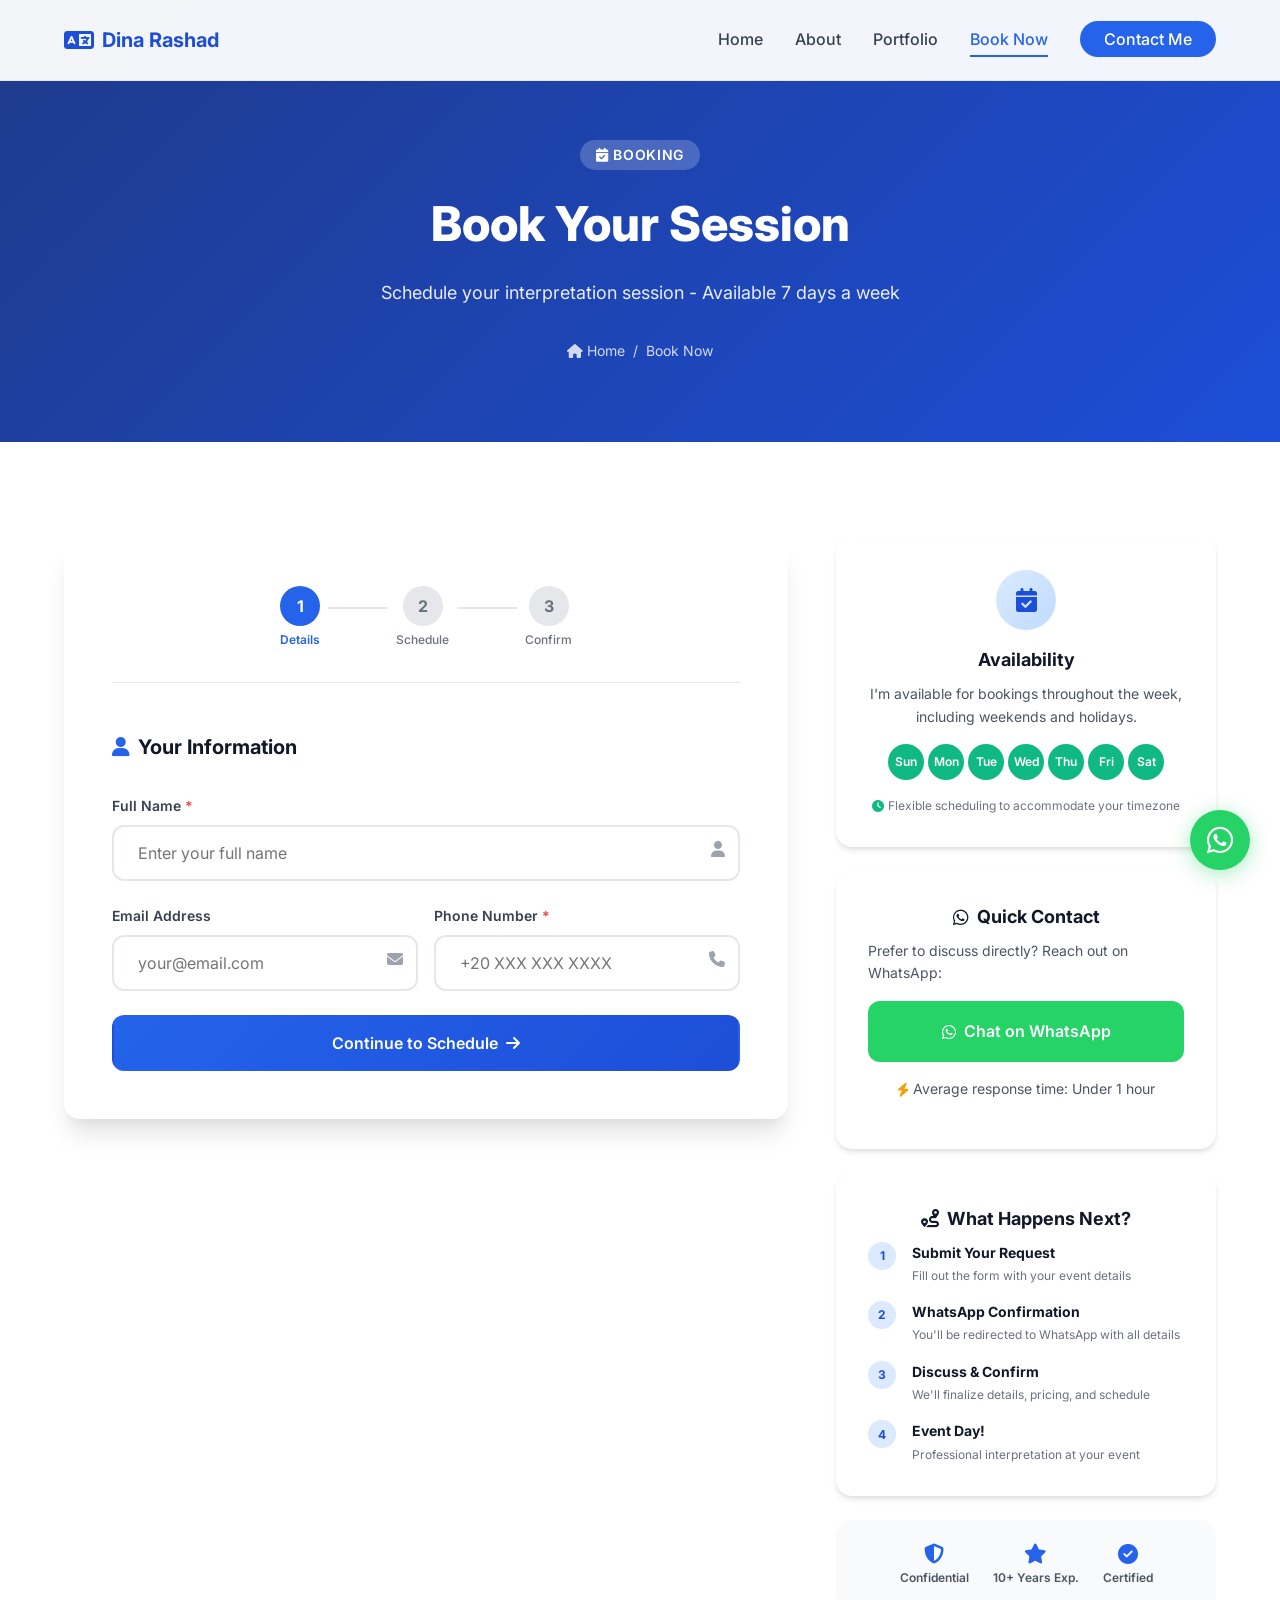
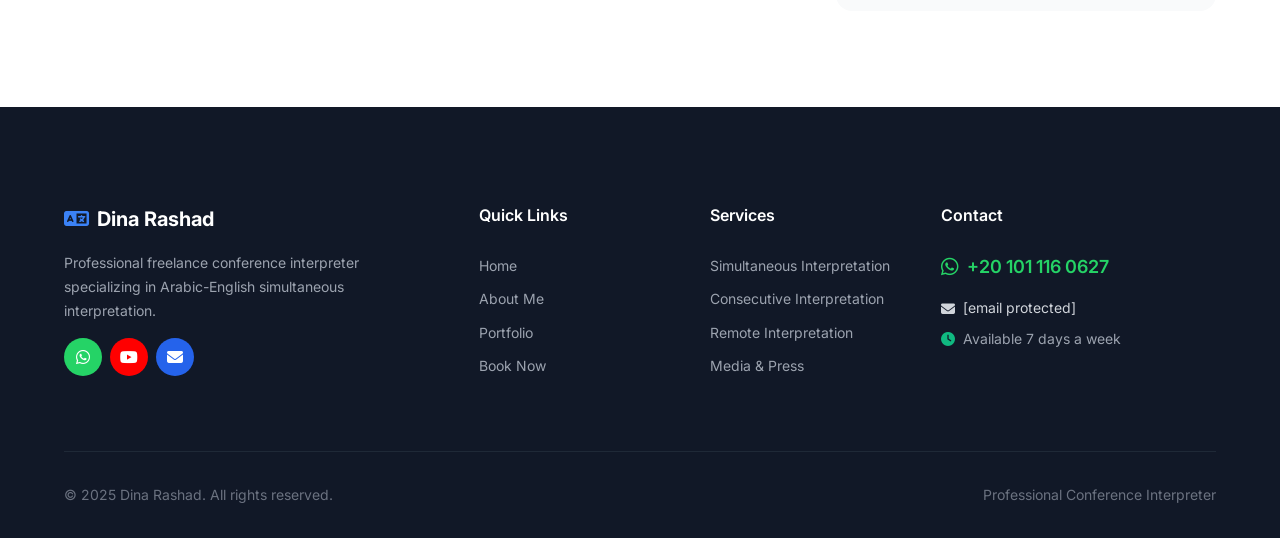
==== commit 46b615d2: "Update about.html" ====
--- a/about.html
+++ b/about.html
@@ -3,8 +3,8 @@
 <head>
     <meta charset="UTF-8">
     <meta name="viewport" content="width=device-width, initial-scale=1.0">
-    <title>About Me | Dina Rashad - Professional Interpreter</title>
-    <meta name="description" content="Learn more about Dina Rashad - Freelance Conference Interpreter with 10+ years of experience in Arabic-English simultaneous interpretation.">
+    <title>Book Now | Dina Rashad - Professional Interpreter</title>
+    <meta name="description" content="Book your interpretation session with Dina Rashad. Available 7 days a week for Arabic-English simultaneous interpretation services.">
     <meta name="theme-color" content="#2563eb">
     <meta name="apple-mobile-web-app-capable" content="yes">
     <link rel="icon" type="image/png" sizes="32x32" href="images/profile.jpg">
@@ -17,91 +17,6 @@
     <link rel="stylesheet" href="CSS/style.css?v=2.1">
     <link rel="stylesheet" href="CSS/responsive.css?v=2.1">
     <link rel="stylesheet" href="CSS/animations.css?v=2.1">
-    <style>
-        .page-header { background: linear-gradient(135deg, var(--primary-900), var(--primary-700)); padding: 140px 0 80px; color: white; }
-        .page-header-content { text-align: center; max-width: 700px; margin: 0 auto; }
-        .page-header-content h1 { font-size: clamp(2.5rem, 5vw, var(--font-size-5xl)); font-weight: 800; margin-bottom: var(--spacing-md); }
-        .page-header-content p { font-size: var(--font-size-lg); opacity: 0.9; }
-        .page-header .section-tag { background: rgba(255,255,255,0.2); color: white; }
-        .breadcrumb { display: flex; align-items: center; justify-content: center; gap: var(--spacing-sm); margin-top: var(--spacing-xl); font-size: var(--font-size-sm); opacity: 0.8; }
-        .breadcrumb a { color: white; }
-        .breadcrumb a:hover { opacity: 1; }
-        .about-grid { display: grid; grid-template-columns: 400px 1fr; gap: var(--spacing-3xl); align-items: start; }
-        .about-profile-card { position: relative; border-radius: var(--radius-xl); overflow: hidden; box-shadow: var(--shadow-xl); aspect-ratio: 3/4; }
-        .about-profile-card img { width: 100%; height: 100%; object-fit: cover; }
-        .profile-overlay { position: absolute; bottom: 0; left: 0; right: 0; background: linear-gradient(to top, rgba(0,0,0,0.8), transparent); padding: var(--spacing-2xl) var(--spacing-lg) var(--spacing-lg); color: white; }
-        .profile-info h3 { font-size: var(--font-size-2xl); font-weight: 700; margin-bottom: var(--spacing-xs); }
-        .profile-info p { opacity: 0.9; font-size: var(--font-size-sm); }
-        .quick-stats-card { background: var(--white); border-radius: var(--radius-xl); box-shadow: var(--shadow-md); padding: var(--spacing-xl); margin-top: var(--spacing-xl); display: grid; grid-template-columns: repeat(2,1fr); gap: var(--spacing-md); }
-        .stat-box { text-align: center; padding: var(--spacing-md); background: var(--gray-50); border-radius: var(--radius-lg); }
-        .stat-box i { font-size: var(--font-size-2xl); color: var(--primary-600); margin-bottom: var(--spacing-sm); display: block; }
-        .stat-number { display: block; font-size: var(--font-size-2xl); font-weight: 800; color: var(--gray-900); }
-        .stat-text { font-size: var(--font-size-xs); color: var(--gray-500); }
-        .bio-section { margin-bottom: var(--spacing-2xl); }
-        .bio-section h2 { font-size: var(--font-size-3xl); font-weight: 800; color: var(--gray-900); margin-bottom: var(--spacing-lg); }
-        .bio-section .lead { font-size: var(--font-size-lg); color: var(--gray-700); line-height: 1.8; margin-bottom: var(--spacing-lg); }
-        .bio-section p { color: var(--gray-600); line-height: 1.8; margin-bottom: var(--spacing-md); }
-        .expertise-section { margin-bottom: var(--spacing-2xl); }
-        .expertise-section h3 { font-size: var(--font-size-2xl); font-weight: 700; color: var(--gray-900); margin-bottom: var(--spacing-lg); }
-        .expertise-grid { display: grid; grid-template-columns: repeat(3,1fr); gap: var(--spacing-md); }
-        .expertise-item { display: flex; align-items: center; gap: var(--spacing-sm); padding: var(--spacing-md); background: var(--gray-50); border-radius: var(--radius-lg); transition: all var(--transition-base); }
-        .expertise-item:hover { background: var(--primary-100); transform: translateY(-2px); }
-        .expertise-item i { color: var(--primary-600); font-size: var(--font-size-lg); }
-        .expertise-item span { font-weight: 500; color: var(--gray-800); font-size: var(--font-size-sm); }
-        .certifications-section { margin-bottom: var(--spacing-2xl); }
-        .certifications-section h3 { font-size: var(--font-size-2xl); font-weight: 700; color: var(--gray-900); margin-bottom: var(--spacing-lg); }
-        .certifications-list { display: flex; flex-direction: column; gap: var(--spacing-md); }
-        .certifications-list li { display: flex; gap: var(--spacing-md); padding: var(--spacing-lg); background: var(--white); border-radius: var(--radius-lg); box-shadow: var(--shadow-sm); transition: all var(--transition-base); }
-        .certifications-list li:hover { box-shadow: var(--shadow-md); transform: translateX(5px); }
-        .certifications-list li i { color: var(--warning); font-size: var(--font-size-2xl); flex-shrink: 0; }
-        .certifications-list strong { display: block; color: var(--gray-900); margin-bottom: var(--spacing-xs); }
-        .certifications-list span { font-size: var(--font-size-sm); color: var(--gray-500); }
-        .recommendations-section { margin-bottom: var(--spacing-2xl); }
-        .recommendations-section h3 { font-size: var(--font-size-2xl); font-weight: 700; color: var(--gray-900); margin-bottom: var(--spacing-lg); }
-        .recommendation-card { background: var(--white); border-radius: var(--radius-xl); box-shadow: var(--shadow-md); overflow: hidden; transition: box-shadow var(--transition-base); cursor: pointer; border: 1px solid var(--gray-200); }
-        .recommendation-card:hover { box-shadow: var(--shadow-lg); }
-        .recommendation-img-wrap { position: relative; overflow: hidden; max-height: 200px; transition: max-height 0.5s ease; }
-        .recommendation-img-wrap::after { content: ''; position: absolute; bottom: 0; left: 0; right: 0; height: 70px; background: linear-gradient(to top, #fff, transparent); pointer-events: none; transition: opacity 0.3s; }
-        .recommendation-card.expanded .recommendation-img-wrap { max-height: 3000px; }
-        .recommendation-card.expanded .recommendation-img-wrap::after { opacity: 0; }
-        .recommendation-img-wrap img { width: 100%; height: auto; display: block; }
-        .recommendation-toggle { display: flex; align-items: center; gap: var(--spacing-sm); width: 100%; padding: var(--spacing-md) var(--spacing-lg); background: var(--gray-50); border: none; border-top: 1px solid var(--gray-200); cursor: pointer; font-family: inherit; font-size: var(--font-size-sm); font-weight: 600; color: var(--primary-600); transition: all var(--transition-fast); text-align: left; }
-        .recommendation-toggle:hover { background: var(--primary-50); color: var(--primary-700); }
-        .recommendation-toggle i { transition: transform var(--transition-base); font-size: 12px; }
-        .recommendation-card.expanded .recommendation-toggle i { transform: rotate(180deg); }
-        .recommendation-source { padding: var(--spacing-md) var(--spacing-lg); border-top: 1px solid var(--gray-100); background: var(--white); }
-        .recommendation-source strong { display: block; font-size: var(--font-size-sm); color: var(--gray-900); font-weight: 600; margin-bottom: var(--spacing-xs); }
-        .recommendation-source > span { display: block; font-size: var(--font-size-sm); color: var(--gray-600); margin-bottom: var(--spacing-sm); line-height: 1.5; }
-        .source-badge { display: inline-flex; align-items: center; gap: var(--spacing-xs); background: var(--primary-50); color: var(--primary-700); padding: var(--spacing-xs) var(--spacing-sm); border-radius: var(--radius-full); font-size: var(--font-size-xs); font-weight: 500; border: 1px solid var(--primary-100); }
-        .source-badge i { font-size: 10px; }
-        .about-cta { background: linear-gradient(135deg, var(--primary-50), var(--primary-100)); padding: var(--spacing-2xl); border-radius: var(--radius-xl); text-align: center; }
-        .about-cta h4 { font-size: var(--font-size-2xl); font-weight: 700; color: var(--gray-900); margin-bottom: var(--spacing-sm); }
-        .about-cta p { color: var(--gray-600); margin-bottom: var(--spacing-lg); }
-        .cta-buttons { display: flex; gap: var(--spacing-md); justify-content: center; flex-wrap: wrap; }
-        .values-section { background: var(--gray-50); }
-        .values-grid { display: grid; grid-template-columns: repeat(4,1fr); gap: var(--spacing-xl); }
-        .value-card { background: var(--white); padding: var(--spacing-2xl); border-radius: var(--radius-xl); text-align: center; box-shadow: var(--shadow-md); transition: all var(--transition-base); }
-        .value-card:hover { transform: translateY(-8px); box-shadow: var(--shadow-xl); }
-        .value-icon { width: 80px; height: 80px; background: linear-gradient(135deg, var(--primary-100), var(--primary-200)); border-radius: 50%; display: flex; align-items: center; justify-content: center; margin: 0 auto var(--spacing-lg); }
-        .value-icon i { font-size: var(--font-size-3xl); color: var(--primary-700); }
-        .value-card h3 { font-size: var(--font-size-xl); font-weight: 700; color: var(--gray-900); margin-bottom: var(--spacing-sm); }
-        .value-card p { color: var(--gray-600); font-size: var(--font-size-sm); line-height: 1.7; }
-
-        /* THE FIX: scroll-animate defined here so it works regardless of animations.css */
-        .scroll-animate { opacity: 0; transform: translateY(25px); transition: opacity 0.7s ease, transform 0.7s ease; }
-        .scroll-animate.visible { opacity: 1 !important; transform: translateY(0) !important; }
-
-        /* Footer social */
-        .footer-social { display: flex; gap: var(--spacing-sm); margin-top: var(--spacing-md); }
-        .social-icon { width: 38px; height: 38px; border-radius: 50%; display: flex; align-items: center; justify-content: center; font-size: 16px; transition: all var(--transition-base); color: white; text-decoration: none; }
-        .whatsapp-social { background: #25D366; } .whatsapp-social:hover { background: #128C7E; transform: translateY(-2px); }
-        .youtube-social { background: #FF0000; } .youtube-social:hover { background: #cc0000; transform: translateY(-2px); }
-        .email-social { background: var(--primary-600); } .email-social:hover { background: var(--primary-700); transform: translateY(-2px); }
-
-        @media (max-width: 1024px) { .about-grid { grid-template-columns: 1fr; } .about-image-col { max-width: 400px; margin: 0 auto; } .values-grid { grid-template-columns: repeat(2,1fr); } }
-        @media (max-width: 768px) { .expertise-grid { grid-template-columns: repeat(2,1fr); } .values-grid { grid-template-columns: 1fr; } .quick-stats-card { grid-template-columns: 1fr; } }
-        @media (max-width: 480px) { .expertise-grid { grid-template-columns: 1fr; } }
-    </style>
 </head>
 <body>
 
@@ -111,135 +26,211 @@
             <button class="nav-toggle" id="navToggle" aria-label="Toggle navigation"><span></span><span></span><span></span></button>
             <ul class="nav-menu" id="navMenu">
                 <li><a href="index.html" class="nav-link">Home</a></li>
-                <li><a href="about.html" class="nav-link active">About</a></li>
+                <li><a href="about.html" class="nav-link">About</a></li>
                 <li><a href="portfolio.html" class="nav-link">Portfolio</a></li>
-                <li><a href="booking.html" class="nav-link">Book Now</a></li>
+                <li><a href="booking.html" class="nav-link active">Book Now</a></li>
                 <li><a href="contact.html" class="nav-link nav-cta">Contact Me</a></li>
             </ul>
         </div>
     </nav>
 
-    <section class="page-header">
+    <section class="page-header booking-header">
         <div class="container">
             <div class="page-header-content">
-                <span class="section-tag">Get to Know Me</span>
-                <h1>About Dina Rashad</h1>
-                <p>Passionate about bridging language barriers and facilitating seamless communication across cultures</p>
+                <span class="section-tag"><i class="fas fa-calendar-check"></i> Booking</span>
+                <h1>Book Your Session</h1>
+                <p>Schedule your interpretation session - Available 7 days a week</p>
             </div>
             <div class="breadcrumb">
                 <a href="index.html"><i class="fas fa-home"></i> Home</a>
                 <span>/</span>
-                <span class="current">About</span>
+                <span class="current">Book Now</span>
             </div>
         </div>
     </section>
 
-    <section class="section about-section">
+    <section class="section booking-section">
         <div class="container">
-            <div class="about-grid">
-                <div class="about-image-col">
-                    <div class="about-profile-card">
-                        <img src="images/profile.jpg" alt="Dina Rashad - Professional Interpreter" loading="eager">
-                        <div class="profile-overlay">
-                            <div class="profile-info"><h3>Dina Rashad</h3><p>Conference Interpreter</p></div>
+            <div class="booking-layout">
+
+                <div class="booking-form-container">
+                    <form id="bookingForm" class="booking-form" novalidate>
+
+                        <div class="booking-steps">
+                            <div class="step active" data-step="1"><span class="step-number">1</span><span class="step-label">Details</span></div>
+                            <div class="step-line"></div>
+                            <div class="step" data-step="2"><span class="step-number">2</span><span class="step-label">Schedule</span></div>
+                            <div class="step-line"></div>
+                            <div class="step" data-step="3"><span class="step-number">3</span><span class="step-label">Confirm</span></div>
                         </div>
+
+                        <!-- Step 1 -->
+                        <div class="form-step active" id="step1">
+                            <h2 class="step-title"><i class="fas fa-user"></i> Your Information</h2>
+                            <div class="form-group">
+                                <label for="bookingName">Full Name <span class="required">*</span></label>
+                                <input type="text" id="bookingName" name="name" placeholder="Enter your full name" required autocomplete="name">
+                                <span class="input-icon"><i class="fas fa-user"></i></span>
+                            </div>
+                            <div class="form-row">
+                                <div class="form-group">
+                                    <label for="bookingEmail">Email Address</label>
+                                    <input type="email" id="bookingEmail" name="email" placeholder="your@email.com" autocomplete="email">
+                                    <span class="input-icon"><i class="fas fa-envelope"></i></span>
+                                </div>
+                                <div class="form-group">
+                                    <label for="bookingPhone">Phone Number <span class="required">*</span></label>
+                                    <input type="tel" id="bookingPhone" name="phone" placeholder="+20 XXX XXX XXXX" required autocomplete="tel">
+                                    <span class="input-icon"><i class="fas fa-phone"></i></span>
+                                </div>
+                            </div>
+                            <button type="button" class="btn btn-primary btn-block next-step" data-next="2">
+                                Continue to Schedule <i class="fas fa-arrow-right"></i>
+                            </button>
+                        </div>
+
+                        <!-- Step 2 -->
+                        <div class="form-step" id="step2">
+                            <h2 class="step-title"><i class="fas fa-calendar-alt"></i> Event Details & Schedule</h2>
+                            <div class="form-group">
+                                <label for="eventType">Type of Event <span class="required">*</span></label>
+                                <select id="eventType" name="eventType" required>
+                                    <option value="">Select event type...</option>
+                                    <option value="simultaneous">Simultaneous Interpretation (Conference)</option>
+                                    <option value="consecutive">Consecutive Interpretation (Meeting)</option>
+                                    <option value="remote">Remote/Virtual Interpretation</option>
+                                    <option value="media">Media/Press Conference</option>
+                                    <option value="other">Other (Please specify)</option>
+                                </select>
+                                <span class="input-icon"><i class="fas fa-microphone-alt"></i></span>
+                            </div>
+                            <div class="form-row">
+                                <div class="form-group">
+                                    <label for="duration">Estimated Duration</label>
+                                    <select id="duration" name="duration">
+                                        <option value="">Select duration...</option>
+                                        <option value="1-2 hours">1-2 Hours</option>
+                                        <option value="half-day">Half Day (4 hours)</option>
+                                        <option value="full-day">Full Day (8 hours)</option>
+                                        <option value="multi-day">Multi-Day Event</option>
+                                        <option value="tbd">To Be Discussed</option>
+                                    </select>
+                                </div>
+                                <div class="form-group">
+                                    <label for="attendees">Expected Attendees</label>
+                                    <select id="attendees" name="attendees">
+                                        <option value="">Select range...</option>
+                                        <option value="small">Small (1-10 people)</option>
+                                        <option value="medium">Medium (10-50 people)</option>
+                                        <option value="large">Large (50-200 people)</option>
+                                        <option value="xlarge">Extra Large (200+ people)</option>
+                                    </select>
+                                </div>
+                            </div>
+
+                            <div class="calendar-picker">
+                                <label class="form-label"><i class="fas fa-calendar-check"></i> Select Preferred Date <span class="required">*</span></label>
+                                <div class="calendar-container">
+                                    <div class="calendar-header">
+                                        <button type="button" id="prevMonth" class="calendar-nav"><i class="fas fa-chevron-left"></i></button>
+                                        <span id="currentMonth" class="calendar-month">January 2025</span>
+                                        <button type="button" id="nextMonth" class="calendar-nav"><i class="fas fa-chevron-right"></i></button>
+                                    </div>
+                                    <div id="calendarGrid" class="calendar-grid"></div>
+                                    <input type="hidden" id="bookingDate" name="date" required>
+                                    <div id="selectedDateDisplay" class="selected-date-display"></div>
+                                </div>
+                            </div>
+
+                            <div class="time-slots-container" style="display:none;">
+                                <label class="form-label"><i class="fas fa-clock"></i> Select Time Slot <span class="required">*</span></label>
+                                <div id="timeSlots" class="time-slots"></div>
+                                <input type="hidden" id="bookingTime" name="time" required>
+                            </div>
+
+                            <div class="form-buttons">
+                                <button type="button" class="btn btn-outline prev-step" data-prev="1"><i class="fas fa-arrow-left"></i> Back</button>
+                                <button type="button" class="btn btn-primary next-step" data-next="3">Review Booking <i class="fas fa-arrow-right"></i></button>
+                            </div>
+                        </div>
+
+                        <!-- Step 3 -->
+                        <div class="form-step" id="step3">
+                            <h2 class="step-title"><i class="fas fa-comment-dots"></i> Additional Information</h2>
+                            <div class="form-group">
+                                <label for="eventLocation">Event Location / Platform</label>
+                                <input type="text" id="eventLocation" name="location" placeholder="Venue address or virtual platform (Zoom, Teams, etc.)">
+                                <span class="input-icon"><i class="fas fa-map-marker-alt"></i></span>
+                            </div>
+                            <div class="form-group">
+                                <label for="bookingMessage">Additional Details / Special Requirements</label>
+                                <!-- FIX: was missing opening < tag -->
+                                <textarea id="bookingMessage"
+                                          name="message"
+                                          rows="4"
+                                          placeholder="Tell me more about your event, specific topics, technical terms, or any special requirements..."></textarea>
+                            </div>
+
+                            <div class="booking-summary">
+                                <h3><i class="fas fa-clipboard-list"></i> Booking Summary</h3>
+                                <div id="summaryContent" class="summary-content"></div>
+                            </div>
+
+                            <div class="pricing-note">
+                                <i class="fas fa-info-circle"></i>
+                                <p><strong>Pricing:</strong> Rates are discussed and customized based on event details, duration, and requirements. You'll receive a quote via WhatsApp after submission.</p>
+                            </div>
+
+                            <div class="form-buttons">
+                                <button type="button" class="btn btn-outline prev-step" data-prev="2"><i class="fas fa-arrow-left"></i> Back</button>
+                                <button type="submit" class="btn btn-success btn-lg submit-btn">
+                                    <i class="fab fa-whatsapp"></i> Submit via WhatsApp
+                                </button>
+                            </div>
+                        </div>
+
+                    </form>
+                </div>
+
+                <div class="booking-sidebar">
+                    <div class="sidebar-card availability-card">
+                        <div class="card-icon"><i class="fas fa-calendar-check"></i></div>
+                        <h3>Availability</h3>
+                        <p>I'm available for bookings throughout the week, including weekends and holidays.</p>
+                        <div class="availability-days">
+                            <span class="day active">Sun</span><span class="day active">Mon</span><span class="day active">Tue</span>
+                            <span class="day active">Wed</span><span class="day active">Thu</span><span class="day active">Fri</span><span class="day active">Sat</span>
+                        </div>
+                        <div class="availability-note"><i class="fas fa-clock"></i> Flexible scheduling to accommodate your timezone</div>
                     </div>
-                    <div class="quick-stats-card">
-                        <div class="stat-box"><i class="fas fa-calendar-alt"></i><span class="stat-number">10+</span><span class="stat-text">Years Experience</span></div>
-                        <div class="stat-box"><i class="fas fa-microphone-alt"></i><span class="stat-number">500+</span><span class="stat-text">Events Covered</span></div>
-                        <div class="stat-box"><i class="fas fa-globe-americas"></i><span class="stat-number">2</span><span class="stat-text">Language Pairs</span></div>
-                        <div class="stat-box"><i class="fas fa-smile"></i><span class="stat-number">100%</span><span class="stat-text">Satisfaction Rate</span></div>
+
+                    <div class="sidebar-card contact-card">
+                        <h3><i class="fab fa-whatsapp"></i> Quick Contact</h3>
+                        <p>Prefer to discuss directly? Reach out on WhatsApp:</p>
+                        <a href="https://wa.me/201011160627?text=Hi%20Dina%2C%20I'd%20like%20to%20inquire%20about%20your%20interpretation%20services"
+                           class="btn btn-whatsapp btn-block" target="_blank" rel="noopener">
+                            <i class="fab fa-whatsapp"></i> Chat on WhatsApp
+                        </a>
+                        <p class="contact-note"><i class="fas fa-bolt"></i> Average response time: Under 1 hour</p>
+                    </div>
+
+                    <div class="sidebar-card process-card">
+                        <h3><i class="fas fa-route"></i> What Happens Next?</h3>
+                        <ol class="process-steps">
+                            <li><span class="process-num">1</span><div><strong>Submit Your Request</strong><p>Fill out the form with your event details</p></div></li>
+                            <li><span class="process-num">2</span><div><strong>WhatsApp Confirmation</strong><p>You'll be redirected to WhatsApp with all details</p></div></li>
+                            <li><span class="process-num">3</span><div><strong>Discuss & Confirm</strong><p>We'll finalize details, pricing, and schedule</p></div></li>
+                            <li><span class="process-num">4</span><div><strong>Event Day!</strong><p>Professional interpretation at your event</p></div></li>
+                        </ol>
+                    </div>
+
+                    <div class="trust-badges">
+                        <div class="badge-item"><i class="fas fa-shield-alt"></i><span>Confidential</span></div>
+                        <div class="badge-item"><i class="fas fa-star"></i><span>10+ Years Exp.</span></div>
+                        <div class="badge-item"><i class="fas fa-check-circle"></i><span>Certified</span></div>
                     </div>
                 </div>
 
-                <div class="about-content-col">
-                    <div class="bio-section">
-                        <h2>Professional Journey</h2>
-                        <p class="lead">With over a decade of dedicated experience in the field of conference interpretation, I have had the privilege of serving as the linguistic bridge between Arabic and English speakers at some of the most prestigious events and organizations.</p>
-                        <p>My career in simultaneous interpretation began with a deep passion for languages and cross-cultural communication. Over the years, I have honed my skills through rigorous training, continuous professional development, and hands-on experience across diverse sectors including government, media, technology, and international business.</p>
-                        <p>I specialize in providing real-time interpretation services that go beyond literal translation – capturing nuances, cultural context, and the speaker's intended tone to ensure your message resonates authentically with your audience.</p>
-                    </div>
-
-                    <div class="expertise-section">
-                        <h3>Areas of Expertise</h3>
-                        <div class="expertise-grid">
-                            <div class="expertise-item"><i class="fas fa-broadcast-tower"></i><span>Live Conferences</span></div>
-                            <div class="expertise-item"><i class="fas fa-newspaper"></i><span>Press Events</span></div>
-                            <div class="expertise-item"><i class="fas fa-tv"></i><span>Media & Broadcasting</span></div>
-                            <div class="expertise-item"><i class="fas fa-video"></i><span>Remote/Virtual Events</span></div>
-                            <div class="expertise-item"><i class="fas fa-building"></i><span>Corporate Meetings</span></div>
-                            <div class="expertise-item"><i class="fas fa-gavel"></i><span>Legal & Diplomatic</span></div>
-                        </div>
-                    </div>
-
-                    <div class="certifications-section">
-                        <h3>Certifications & Training</h3>
-                        <ul class="certifications-list">
-                            <li><i class="fas fa-certificate"></i><div><strong>Professional Conference Interpretation Certification</strong><span>Advanced training in simultaneous and consecutive interpretation techniques</span></div></li>
-                            <li><i class="fas fa-award"></i><div><strong>Industry-Specific Training</strong><span>Specialized workshops for legal, medical, and technical interpretation</span></div></li>
-                            <li><i class="fas fa-graduation-cap"></i><div><strong>Continuous Professional Development</strong><span>Ongoing education to stay current with industry best practices</span></div></li>
-                        </ul>
-                    </div>
-
-                    <div class="recommendations-section">
-                        <h3>Recommendations</h3>
-                        <div class="recommendation-card" id="recCard1" onclick="toggleRecommendation('recCard1')" style="margin-bottom: var(--spacing-xl);">
-                            <div class="recommendation-img-wrap"><img src="images/recommendation-coa.jpg" alt="Letter of Recommendation - COA Netherlands" loading="lazy"></div>
-                            <button class="recommendation-toggle" onclick="event.stopPropagation(); toggleRecommendation('recCard1')"><i class="fas fa-chevron-down"></i><span>View Full Letter</span></button>
-                            <div class="recommendation-source"><strong>Letter of Recommendation</strong><span>Martin Hobers — Facilitator Cultural Orientation The Netherlands</span><div class="source-badge"><i class="fas fa-building"></i> COA (Centraal Orgaan opvang asielzoekers) — Netherlands</div></div>
-                        </div>
-                        <div class="recommendation-card" id="recCard2" onclick="toggleRecommendation('recCard2')" style="margin-bottom: var(--spacing-xl);">
-                            <div class="recommendation-img-wrap"><img src="images/recommendation-tuncay.jpg" alt="Recommendation - Tuncay Bayburt" loading="lazy"></div>
-                            <button class="recommendation-toggle" onclick="event.stopPropagation(); toggleRecommendation('recCard2')"><i class="fas fa-chevron-down"></i><span>View Full Letter</span></button>
-                            <div class="recommendation-source"><strong>Professional Recommendation</strong><span>Tuncay Bayburt — Creative Growth Partner | Founder at Descre</span><div class="source-badge"><i class="fas fa-lightbulb"></i> Descre — April 2022</div></div>
-                        </div>
-                        <div class="recommendation-card" id="recCard3" onclick="toggleRecommendation('recCard3')">
-                            <div class="recommendation-img-wrap"><img src="images/recommendation-barry.jpg" alt="Recommendation - Barry Donadio" loading="lazy"></div>
-                            <button class="recommendation-toggle" onclick="event.stopPropagation(); toggleRecommendation('recCard3')"><i class="fas fa-chevron-down"></i><span>View Full Letter</span></button>
-                            <div class="recommendation-source"><strong>Professional Recommendation</strong><span>Barry Donadio — Former U.S. Secret Service | News Commentator</span><div class="source-badge"><i class="fas fa-star"></i> Alghad TV Interview — February 2025</div></div>
-                        </div>
-                    </div>
-
-                    <div class="about-cta">
-                        <h4>Let's Work Together</h4>
-                        <p>I'm ready to bring professional interpretation expertise to your next event.</p>
-                        <div class="cta-buttons">
-                            <a href="booking.html" class="btn btn-primary"><i class="fas fa-calendar-check"></i> Book Your Session</a>
-                            <a href="portfolio.html" class="btn btn-outline"><i class="fas fa-images"></i> View My Work</a>
-                        </div>
-                    </div>
-                </div>
-            </div>
-        </div>
-    </section>
-
-    <section class="section values-section">
-        <div class="container">
-            <div class="section-header">
-                <span class="section-tag">My Values</span>
-                <h2 class="section-title">What Drives My Work</h2>
-            </div>
-            <div class="values-grid">
-                <div class="value-card scroll-animate">
-                    <div class="value-icon"><i class="fas fa-bullseye"></i></div>
-                    <h3>Precision</h3>
-                    <p>Every word matters. I ensure accurate transmission of information while maintaining the original message's intent and impact.</p>
-                </div>
-                <div class="value-card scroll-animate">
-                    <div class="value-icon"><i class="fas fa-clock"></i></div>
-                    <h3>Punctuality</h3>
-                    <p>Time is valuable. I arrive early, prepare thoroughly, and respect every minute of your event schedule.</p>
-                </div>
-                <div class="value-card scroll-animate">
-                    <div class="value-icon"><i class="fas fa-shield-alt"></i></div>
-                    <h3>Confidentiality</h3>
-                    <p>Your discussions are safe with me. I adhere strictly to professional ethics regarding privacy and discretion.</p>
-                </div>
-                <div class="value-card scroll-animate">
-                    <div class="value-icon"><i class="fas fa-heart"></i></div>
-                    <h3>Passion</h3>
-                    <p>I love what I do. This passion drives me to deliver exceptional service and continuously improve my craft.</p>
-                </div>
             </div>
         </div>
     </section>
@@ -253,7 +244,7 @@
                     <div class="footer-social">
                         <a href="https://wa.me/201011160627" target="_blank" rel="noopener" aria-label="WhatsApp" class="social-icon whatsapp-social"><i class="fab fa-whatsapp"></i></a>
                         <a href="https://youtube.com/@dinarashadthelinguist421" target="_blank" rel="noopener" aria-label="YouTube" class="social-icon youtube-social"><i class="fab fa-youtube"></i></a>
-                        <a href="mailto:dinarashad9@gmail.com" aria-label="Email" class="social-icon email-social"><i class="fas fa-envelope"></i></a>
+                        <a href="/cdn-cgi/l/email-protection#1d7974737c6f7c6e757c79245d7a707c7471337e7270" aria-label="Email" class="social-icon email-social"><i class="fas fa-envelope"></i></a>
                     </div>
                 </div>
                 <div class="footer-links">
@@ -277,7 +268,7 @@
                 <div class="footer-contact">
                     <h4>Contact</h4>
                     <a href="https://wa.me/201011160627" class="footer-whatsapp" target="_blank" rel="noopener"><i class="fab fa-whatsapp"></i><span>+20 101 116 0627</span></a>
-                    <a href="mailto:dinarashad9@gmail.com" style="display:flex;align-items:center;gap:8px;margin-top:8px;color:inherit;font-size:var(--font-size-sm);"><i class="fas fa-envelope"></i><span>dinarashad9@gmail.com</span></a>
+                    <a href="/cdn-cgi/l/email-protection#ed8984838c9f8c9e858c89d4ad8a808c8481c38e8280" style="display:flex;align-items:center;gap:8px;margin-top:8px;color:inherit;font-size:var(--font-size-sm);"><i class="fas fa-envelope"></i><span><span class="__cf_email__" data-cfemail="cbafa2a5aab9aab8a3aaaff28baca6aaa2a7e5a8a4a6">[email&#160;protected]</span></span></a>
                     <p class="availability" style="margin-top:8px;"><i class="fas fa-clock"></i> Available 7 days a week</p>
                 </div>
             </div>
@@ -288,31 +279,292 @@
         </div>
     </footer>
 
-    <a href="https://wa.me/201011160627?text=Hi%20Dina%2C%20I'd%20love%20to%20learn%20more%20about%20your%20services" class="whatsapp-float" target="_blank" rel="noopener" aria-label="Contact on WhatsApp"><i class="fab fa-whatsapp"></i></a>
-
+    <a href="https://wa.me/201011160627?text=Hi%20Dina%2C%20I'd%20like%20to%20book%20an%20interpretation%20session"
+       class="whatsapp-float" target="_blank" rel="noopener" aria-label="Contact on WhatsApp">
+        <i class="fab fa-whatsapp"></i>
+    </a>
+
+    <script data-cfasync="false" src="/cdn-cgi/scripts/5c5dd728/cloudflare-static/email-decode.min.js"></script>
+    <!-- Booking JS - Calendar & Time Slots -->
     <script>
-    function toggleRecommendation(id) {
-        var card = document.getElementById(id);
-        var isExpanded = card.classList.contains('expanded');
-        card.classList.toggle('expanded');
-        var btn = card.querySelector('.recommendation-toggle span');
-        btn.textContent = isExpanded ? 'View Full Letter' : 'Collapse Letter';
-    }
-
-    /* THE FIX — show all scroll-animate elements immediately */
-    !function(){
-        function show(){
-            document.querySelectorAll('.scroll-animate').forEach(function(el){
-                el.classList.add('visible');
+    (function() {
+        var currentDate = new Date();
+        var currentYear = currentDate.getFullYear();
+        var currentMonth = currentDate.getMonth();
+        var selectedDate = null;
+
+        function renderCalendar(year, month) {
+            var grid = document.getElementById('calendarGrid');
+            var monthLabel = document.getElementById('currentMonth');
+            if (!grid || !monthLabel) return;
+
+            var months = ['January','February','March','April','May','June',
+                          'July','August','September','October','November','December'];
+            monthLabel.textContent = months[month] + ' ' + year;
+
+            var days = ['Sun','Mon','Tue','Wed','Thu','Fri','Sat'];
+            var html = days.map(function(d){ return '<div class="calendar-day-header">' + d + '</div>'; }).join('');
+
+            var firstDay = new Date(year, month, 1).getDay();
+            var daysInMonth = new Date(year, month + 1, 0).getDate();
+            var today = new Date(); today.setHours(0,0,0,0);
+
+            for (var i = 0; i < firstDay; i++) html += '<div class="calendar-day empty"></div>';
+
+            for (var d = 1; d <= daysInMonth; d++) {
+                var date = new Date(year, month, d);
+                var isPast = date < today;
+                var isToday = date.getTime() === today.getTime();
+                var isSelected = selectedDate && date.getTime() === selectedDate.getTime();
+                var cls = 'calendar-day' + (isPast ? ' past' : '') + (isToday ? ' today' : '') + (isSelected ? ' selected' : '');
+                var dateStr = year + '-' + String(month+1).padStart(2,'0') + '-' + String(d).padStart(2,'0');
+                html += '<div class="' + cls + '" ' + (!isPast ? 'onclick="selectDate(this, '' + dateStr + '')"' : '') + '>' + d + '</div>';
+            }
+
+            grid.innerHTML = html;
+        }
+
+        window.selectDate = function(el, dateStr) {
+            document.querySelectorAll('.calendar-day.selected').forEach(function(d){ d.classList.remove('selected'); });
+            el.classList.add('selected');
+            selectedDate = new Date(dateStr + 'T00:00:00');
+            document.getElementById('bookingDate').value = dateStr;
+
+            var display = document.getElementById('selectedDateDisplay');
+            if (display) {
+                var opts = { weekday:'long', year:'numeric', month:'long', day:'numeric' };
+                display.textContent = 'Selected: ' + selectedDate.toLocaleDateString('en-US', opts);
+            }
+
+            // Show time slots
+            var container = document.querySelector('.time-slots-container');
+            if (container) {
+                container.style.display = 'block';
+                renderTimeSlots();
+            }
+        };
+
+        function renderTimeSlots() {
+            var container = document.getElementById('timeSlots');
+            if (!container) return;
+            var slots = [];
+            for (var h = 8; h <= 20; h++) {
+                slots.push(h + ':00');
+                if (h < 20) slots.push(h + ':30');
+            }
+            container.innerHTML = slots.map(function(time) {
+                var parts = time.split(':');
+                var h = parseInt(parts[0]);
+                var m = parts[1];
+                var period = h >= 12 ? 'PM' : 'AM';
+                var h12 = h % 12 || 12;
+                var label = h12 + ':' + m + ' ' + period;
+                return '<button type="button" class="time-slot-btn" onclick="selectTime(this, '' + time + '')">' + label + '</button>';
+            }).join('');
+        }
+
+        window.selectTime = function(el, time) {
+            document.querySelectorAll('.time-slot-btn.selected').forEach(function(b){ b.classList.remove('selected'); });
+            el.classList.add('selected');
+            document.getElementById('bookingTime').value = time;
+        };
+
+        document.getElementById('prevMonth') && document.getElementById('prevMonth').addEventListener('click', function() {
+            currentMonth--;
+            if (currentMonth < 0) { currentMonth = 11; currentYear--; }
+            renderCalendar(currentYear, currentMonth);
+        });
+
+        document.getElementById('nextMonth') && document.getElementById('nextMonth').addEventListener('click', function() {
+            currentMonth++;
+            if (currentMonth > 11) { currentMonth = 0; currentYear++; }
+            renderCalendar(currentYear, currentMonth);
+        });
+
+        // Init calendar on load
+        document.addEventListener('DOMContentLoaded', function() {
+            renderCalendar(currentYear, currentMonth);
+        });
+    })();
+    </script>
+    <script src="Js/main.js?v=2.1"></script>
+    <script src="Js/booking.js?v=2.1"></script>
+    <script src="Js/pwa.js?v=2.1"></script>
+
+    <script>
+        document.addEventListener('DOMContentLoaded', function() { initBookingSteps(); });
+
+        function initBookingSteps() {
+            document.querySelectorAll('.next-step').forEach(btn => {
+                btn.addEventListener('click', function() {
+                    const currentStep = this.closest('.form-step');
+                    const nextStepNum = this.dataset.next;
+                    if (validateCurrentStep(currentStep)) {
+                        goToStep(nextStepNum);
+                        if (nextStepNum === '3') updateBookingSummary();
+                    }
+                });
             });
-        }
-        show();
-        document.addEventListener('DOMContentLoaded', show);
-        window.addEventListener('load', show);
-    }();
+            document.querySelectorAll('.prev-step').forEach(btn => {
+                btn.addEventListener('click', function() { goToStep(this.dataset.prev); });
+            });
+        }
+
+        function validateCurrentStep(step) {
+            const requiredFields = step.querySelectorAll('[required]');
+            let isValid = true;
+            requiredFields.forEach(field => {
+                if (!field.value.trim()) {
+                    isValid = false;
+                    field.classList.add('error');
+                    showFieldError(field, 'This field is required');
+                } else {
+                    field.classList.remove('error');
+                    clearFieldError(field);
+                }
+            });
+            if (!isValid) showNotification('Please fill in all required fields.', 'error');
+            return isValid;
+        }
+
+        function goToStep(stepNum) {
+            document.querySelectorAll('.form-step').forEach(s => s.classList.remove('active'));
+            document.getElementById('step' + stepNum).classList.add('active');
+            document.querySelectorAll('.booking-steps .step').forEach(ind => {
+                ind.classList.remove('active', 'completed');
+                if (parseInt(ind.dataset.step) === parseInt(stepNum)) ind.classList.add('active');
+                else if (parseInt(ind.dataset.step) < parseInt(stepNum)) ind.classList.add('completed');
+            });
+            document.querySelector('.booking-form').scrollIntoView({ behavior: 'smooth', block: 'start' });
+        }
+
+        function updateBookingSummary() {
+            const summary = document.getElementById('summaryContent');
+            const data = {
+                name: document.getElementById('bookingName')?.value,
+                phone: document.getElementById('bookingPhone')?.value,
+                email: document.getElementById('bookingEmail')?.value,
+                eventType: document.getElementById('eventType')?.options[document.getElementById('eventType')?.selectedIndex]?.text,
+                duration: document.getElementById('duration')?.value,
+                date: document.getElementById('bookingDate')?.value,
+                time: document.getElementById('bookingTime')?.value,
+                location: document.getElementById('eventLocation')?.value
+            };
+            summary.innerHTML = `
+                <div class="summary-row"><span class="summary-label"><i class="fas fa-user"></i> Name:</span><span class="summary-value">${data.name||'-'}</span></div>
+                <div class="summary-row"><span class="summary-label"><i class="fas fa-phone"></i> Phone:</span><span class="summary-value">${data.phone||'-'}</span></div>
+                <div class="summary-row"><span class="summary-label"><i class="fas fa-envelope"></i> Email:</span><span class="summary-value">${data.email||'-'}</span></div>
+                <div class="summary-divider"></div>
+                <div class="summary-row"><span class="summary-label"><i class="fas fa-microphone"></i> Event Type:</span><span class="summary-value">${data.eventType||'-'}</span></div>
+                <div class="summary-row"><span class="summary-label"><i class="fas fa-clock"></i> Duration:</span><span class="summary-value">${data.duration||'-'}</span></div>
+                <div class="summary-row"><span class="summary-label"><i class="fas fa-calendar"></i> Date:</span><span class="summary-value">${data.date ? new Date(data.date).toLocaleDateString('en-US',{weekday:'long',year:'numeric',month:'long',day:'numeric'}) : '-'}</span></div>
+                ${data.location ? `<div class="summary-row"><span class="summary-label"><i class="fas fa-map-marker-alt"></i> Location:</span><span class="summary-value">${data.location}</span></div>` : ''}
+            `;
+        }
+
+        function showFieldError(input, message) {
+            let el = input.parentElement.querySelector('.field-error');
+            if (!el) { el = document.createElement('span'); el.className = 'field-error'; input.parentElement.appendChild(el); }
+            el.textContent = message;
+        }
+        function clearFieldError(input) {
+            const el = input.parentElement.querySelector('.field-error');
+            if (el) el.remove();
+        }
     </script>
 
-    <script src="Js/main.js?v=2.1"></script>
-    <script src="Js/pwa.js?v=2.1"></script>
-</body>
-</html>
+    <style>
+        .page-header { background: linear-gradient(135deg, var(--primary-900), var(--primary-700)); padding: 140px 0 80px; color: white; }
+        .page-header-content { text-align: center; max-width: 700px; margin: 0 auto; }
+        .page-header-content h1 { font-size: clamp(2.5rem, 5vw, var(--font-size-5xl)); font-weight: 800; margin-bottom: var(--spacing-md); }
+        .page-header-content p { font-size: var(--font-size-lg); opacity: 0.9; }
+        .page-header .section-tag { background: rgba(255,255,255,0.2); color: white; }
+        .breadcrumb { display: flex; align-items: center; justify-content: center; gap: var(--spacing-sm); margin-top: var(--spacing-xl); font-size: var(--font-size-sm); opacity: 0.8; }
+        .breadcrumb a { color: white; }
+        .booking-layout { display: grid; grid-template-columns: minmax(0, 1fr) 380px; gap: var(--spacing-2xl); align-items: start; }
+        .booking-form-container { background: var(--white); border-radius: var(--radius-xl); box-shadow: var(--shadow-xl); padding: var(--spacing-2xl); }
+        .booking-steps { display: flex; align-items: center; justify-content: center; gap: var(--spacing-sm); margin-bottom: var(--spacing-2xl); padding-bottom: var(--spacing-xl); border-bottom: 1px solid var(--gray-200); }
+        .step { display: flex; flex-direction: column; align-items: center; gap: var(--spacing-xs); }
+        .step-number { width: 40px; height: 40px; border-radius: 50%; background: var(--gray-200); color: var(--gray-500); display: flex; align-items: center; justify-content: center; font-weight: 700; transition: all var(--transition-base); }
+        .step.active .step-number, .step.completed .step-number { background: var(--primary-600); color: var(--white); }
+        .step-label { font-size: var(--font-size-xs); color: var(--gray-500); font-weight: 500; }
+        .step.active .step-label { color: var(--primary-600); font-weight: 600; }
+        .step-line { width: 60px; height: 2px; background: var(--gray-200); margin-bottom: 20px; }
+        .form-step { display: none; }
+        .form-step.active { display: block; animation: fadeIn 0.3s ease; }
+        @keyframes fadeIn { from { opacity: 0; transform: translateY(10px); } to { opacity: 1; transform: translateY(0); } }
+        .step-title { font-size: var(--font-size-xl); font-weight: 700; color: var(--gray-900); margin-bottom: var(--spacing-xl); display: flex; align-items: center; gap: var(--spacing-sm); }
+        .step-title i { color: var(--primary-600); }
+        .form-group { position: relative; margin-bottom: var(--spacing-lg); }
+        .form-group label { display: block; font-weight: 600; color: var(--gray-700); margin-bottom: var(--spacing-sm); font-size: var(--font-size-sm); }
+        .required { color: var(--error); }
+        .form-group input, .form-group select, .form-group textarea { width: 100%; padding: var(--spacing-md) var(--spacing-lg); padding-right: 45px; border: 2px solid var(--gray-200); border-radius: var(--radius-lg); font-size: var(--font-size-base); font-family: inherit; transition: all var(--transition-base); background: var(--white); }
+        .form-group textarea { padding-right: var(--spacing-lg); resize: vertical; }
+        .form-group input:focus, .form-group select:focus, .form-group textarea:focus { outline: none; border-color: var(--primary-500); box-shadow: 0 0 0 3px rgba(37,99,235,0.1); }
+        .form-group input.error, .form-group select.error { border-color: var(--error); }
+        .input-icon { position: absolute; right: 15px; top: 42px; color: var(--gray-400); }
+        .field-error { display: block; color: var(--error); font-size: var(--font-size-xs); margin-top: var(--spacing-xs); }
+        .form-row { display: grid; grid-template-columns: minmax(0, 1fr) minmax(0, 1fr); gap: var(--spacing-md); }
+        .form-buttons { display: flex; gap: var(--spacing-md); margin-top: var(--spacing-xl); padding-top: var(--spacing-xl); border-top: 1px solid var(--gray-200); }
+        .btn-block { width: 100%; }
+        .btn-success { background: linear-gradient(135deg, #25D366, #128C7E); color: var(--white); }
+        .btn-success:hover { background: linear-gradient(135deg, #128C7E, #075E54); }
+        .btn-whatsapp { background: #25D366; color: var(--white); }
+        .btn-whatsapp:hover { background: #128C7E; }
+        .calendar-picker { margin-top: var(--spacing-lg); }
+        .form-label { display: block; font-weight: 600; color: var(--gray-700); margin-bottom: var(--spacing-md); font-size: var(--font-size-sm); }
+        .form-label i { color: var(--primary-600); margin-right: var(--spacing-xs); }
+        .calendar-container { background: var(--gray-50); border-radius: var(--radius-lg); padding: var(--spacing-lg); }
+        .calendar-header { display: flex; align-items: center; justify-content: space-between; margin-bottom: var(--spacing-md); }
+        .calendar-nav { width: 36px; height: 36px; border: none; background: var(--white); border-radius: var(--radius-md); cursor: pointer; display: flex; align-items: center; justify-content: center; color: var(--gray-700); transition: all var(--transition-fast); }
+        .calendar-nav:hover { background: var(--primary-100); color: var(--primary-600); }
+        .calendar-month { font-weight: 700; color: var(--gray-800); }
+        .calendar-grid { display: grid; grid-template-columns: repeat(7, 1fr); gap: 4px; }
+        .calendar-day-header { text-align: center; font-size: var(--font-size-xs); font-weight: 600; color: var(--gray-500); padding: var(--spacing-sm); }
+        .calendar-day { aspect-ratio: 1; display: flex; align-items: center; justify-content: center; border-radius: var(--radius-md); font-size: var(--font-size-sm); cursor: pointer; transition: all var(--transition-fast); background: var(--white); color: var(--gray-700); }
+        .calendar-day:not(.empty):not(.past):hover { background: var(--primary-100); color: var(--primary-700); }
+        .calendar-day.past { color: var(--gray-300); cursor: not-allowed; }
+        .calendar-day.today { border: 2px solid var(--primary-400); }
+        .calendar-day.selected { background: var(--primary-600); color: var(--white); }
+        .selected-date-display { margin-top: var(--spacing-md); padding: var(--spacing-md); background: var(--primary-50); border-radius: var(--radius-md); text-align: center; font-weight: 600; color: var(--primary-700); font-size: var(--font-size-sm); }
+        .booking-summary { background: var(--gray-50); border-radius: var(--radius-lg); padding: var(--spacing-lg); margin: var(--spacing-xl) 0; }
+        .booking-summary h3 { font-size: var(--font-size-lg); font-weight: 700; color: var(--gray-900); margin-bottom: var(--spacing-md); display: flex; align-items: center; gap: var(--spacing-sm); }
+        .booking-summary h3 i { color: var(--primary-600); }
+        .summary-row { display: flex; justify-content: space-between; padding: var(--spacing-sm) 0; border-bottom: 1px solid var(--gray-200); }
+        .summary-row:last-child { border-bottom: none; }
+        .summary-label { color: var(--gray-600); font-size: var(--font-size-sm); display: flex; align-items: center; gap: var(--spacing-xs); }
+        .summary-label i { color: var(--primary-500); width: 16px; }
+        .summary-value { font-weight: 600; color: var(--gray-900); }
+        .summary-divider { border-top: 1px dashed var(--gray-300); margin: var(--spacing-sm) 0; }
+        .pricing-note { background: #fef3c7; border-left: 4px solid #f59e0b; padding: var(--spacing-md); border-radius: var(--radius-md); margin: var(--spacing-lg) 0; display: flex; gap: var(--spacing-sm); font-size: var(--font-size-sm); }
+        .pricing-note i { color: #f59e0b; margin-top: 2px; }
+        .booking-sidebar { display: flex; flex-direction: column; gap: var(--spacing-lg); }
+        .sidebar-card { background: var(--white); border-radius: var(--radius-xl); padding: var(--spacing-xl); box-shadow: var(--shadow-md); }
+        .availability-card { text-align: center; }
+        .card-icon { width: 60px; height: 60px; background: linear-gradient(135deg, var(--primary-100), var(--primary-200)); border-radius: 50%; display: flex; align-items: center; justify-content: center; margin: 0 auto var(--spacing-md); }
+        .card-icon i { font-size: var(--font-size-2xl); color: var(--primary-700); }
+        .sidebar-card h3 { font-size: var(--font-size-lg); font-weight: 700; color: var(--gray-900); margin-bottom: var(--spacing-sm); display: flex; align-items: center; justify-content: center; gap: var(--spacing-sm); }
+        .sidebar-card > p { color: var(--gray-600); font-size: var(--font-size-sm); line-height: 1.6; margin-bottom: var(--spacing-md); }
+        .availability-days { display: flex; justify-content: center; gap: var(--spacing-xs); margin-bottom: var(--spacing-md); }
+        .day { width: 36px; height: 36px; border-radius: 50%; background: var(--gray-100); display: flex; align-items: center; justify-content: center; font-size: var(--font-size-xs); font-weight: 600; color: var(--gray-500); }
+        .day.active { background: var(--success); color: var(--white); }
+        .availability-note { display: flex; align-items: center; justify-content: center; gap: var(--spacing-xs); font-size: var(--font-size-xs); color: var(--gray-500); }
+        .availability-note i { color: var(--success); }
+        .contact-note { display: flex; align-items: center; justify-content: center; gap: var(--spacing-xs); font-size: var(--font-size-xs); color: var(--gray-500); margin-top: var(--spacing-md); }
+        .contact-note i { color: var(--warning); }
+        .process-steps { list-style: none; }
+        .process-steps li { display: flex; gap: var(--spacing-md); margin-bottom: var(--spacing-md); }
+        .process-steps li:last-child { margin-bottom: 0; }
+        .process-num { width: 28px; height: 28px; min-width: 28px; background: var(--primary-100); color: var(--primary-700); border-radius: 50%; display: flex; align-items: center; justify-content: center; font-size: var(--font-size-xs); font-weight: 700; }
+        .process-steps strong { display: block; font-size: var(--font-size-sm); color: var(--gray-900); }
+        .process-steps p { font-size: var(--font-size-xs); color: var(--gray-500); margin-top: 2px; }
+        .trust-badges { display: flex; justify-content: center; gap: var(--spacing-lg); padding: var(--spacing-lg); background: var(--gray-50); border-radius: var(--radius-xl); }
+        .badge-item { display: flex; flex-direction: column; align-items: center; gap: var(--spacing-xs); }
+        .badge-item i { font-size: var(--font-size-xl); color: var(--primary-600); }
+        .badge-item span { font-size: var(--font-size-xs); font-weight: 600; color: var(--gray-600); }
+        .footer-social { display: flex; gap: var(--spacing-sm); margin-top: var(--spacing-md); }
+        .social-icon { width: 38px; height: 38px; border-radius: 50%; display: flex; align-items: center; justify-content: center; font-size: 16px; transition: all var(--transition-base); color: white; text-decoration: none; }
+        .whatsapp-social { background: #25D366; } .whatsapp-social:hover { background: #128C7E; transform: translateY(-2px); }
+        .youtube-social { background: #FF0000; } .youtube-social:hover { background: #cc0000; transform: translateY(-2px); }
+        .email-social { background: var(--primary-600); } .email-social:hover { background: var(--primary-700); transform: translateY(-2px); }
+        @media (max-width: 1024px) { .booki
--- a/CSS/responsive.css
+++ b/CSS/responsive.css
@@ -353,6 +353,73 @@
     }
 }
 
+/* ---------- Booking & Calendar Mobile ---------- */
+@media screen and (max-width: 768px) {
+    .booking-layout {
+        grid-template-columns: 1fr;
+    }
+
+    .booking-form-container {
+        padding: var(--spacing-lg);
+    }
+
+    .form-row {
+        grid-template-columns: 1fr;
+    }
+
+    .form-buttons {
+        flex-direction: column-reverse;
+    }
+
+    .calendar-grid {
+        gap: 2px;
+    }
+
+    .calendar-day {
+        aspect-ratio: unset;
+        height: 36px;
+        font-size: var(--font-size-xs);
+    }
+
+    .calendar-day-header {
+        font-size: 10px;
+        padding: 4px 2px;
+    }
+
+    .time-slots {
+        grid-template-columns: repeat(auto-fill, minmax(80px, 1fr));
+    }
+
+    .time-slot-btn {
+        padding: 8px 4px;
+        font-size: var(--font-size-xs);
+    }
+
+    .booking-steps {
+        gap: var(--spacing-xs);
+    }
+
+    .step-label {
+        font-size: 10px;
+    }
+
+    .step-line {
+        width: 30px;
+    }
+}
+
+@media screen and (max-width: 480px) {
+    .calendar-day {
+        height: 32px;
+        font-size: 11px;
+    }
+
+    .time-slots {
+        grid-template-columns: repeat(auto-fill, minmax(70px, 1fr));
+    }
+}
+
+
 /* ---------- Print Styles ---------- */
 @media print {
     .navbar,
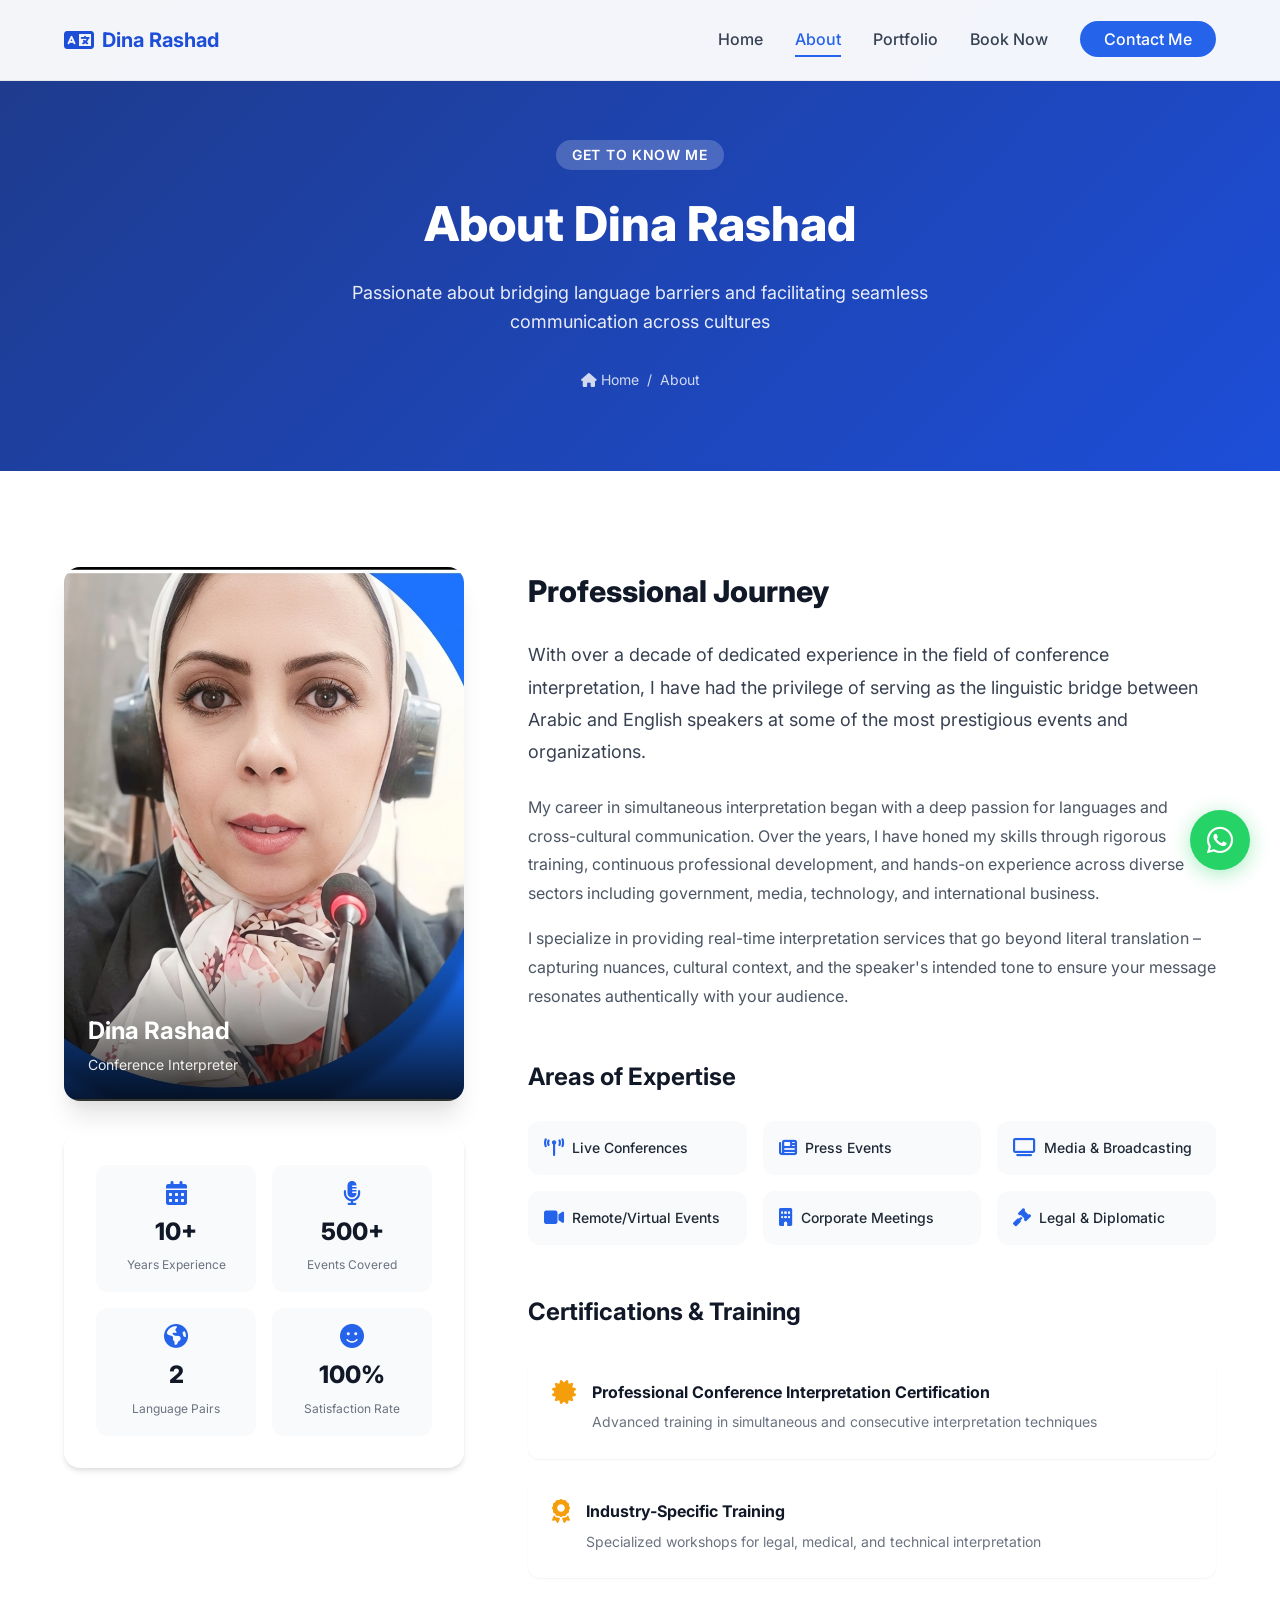
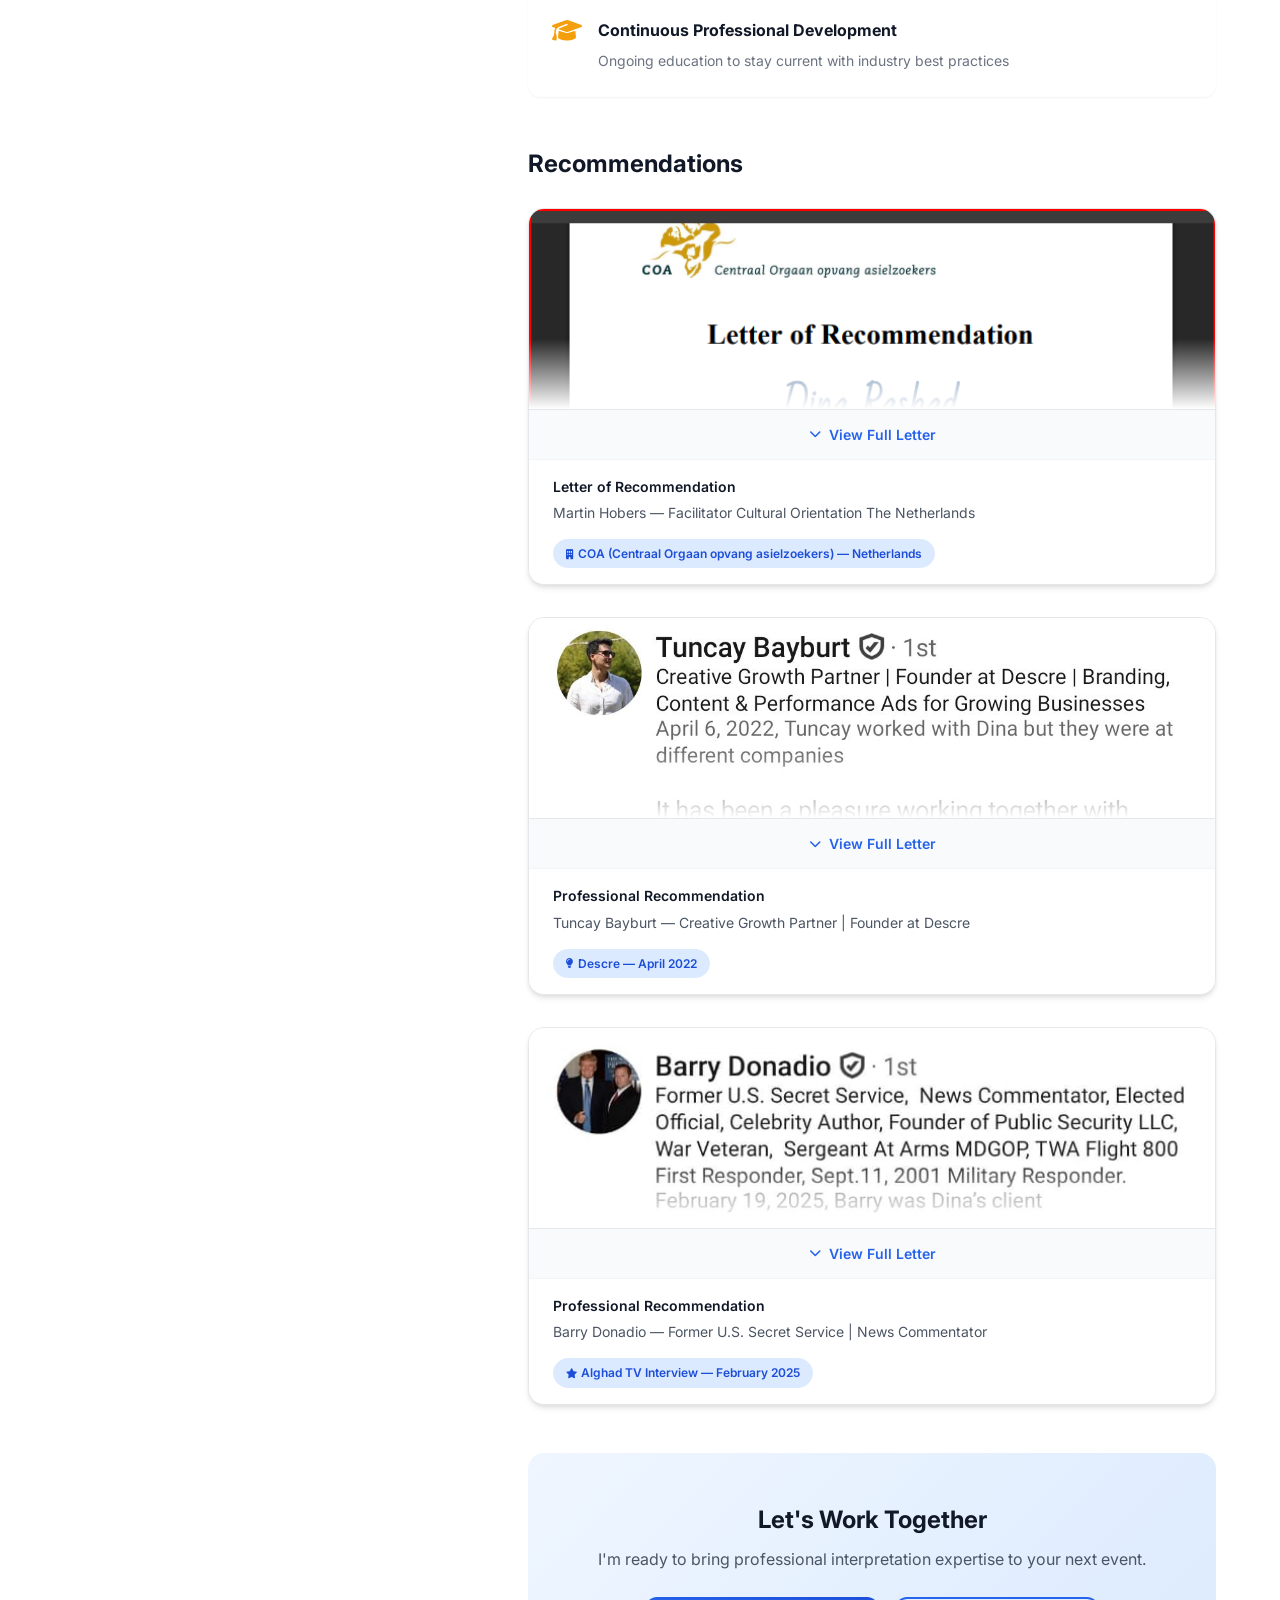
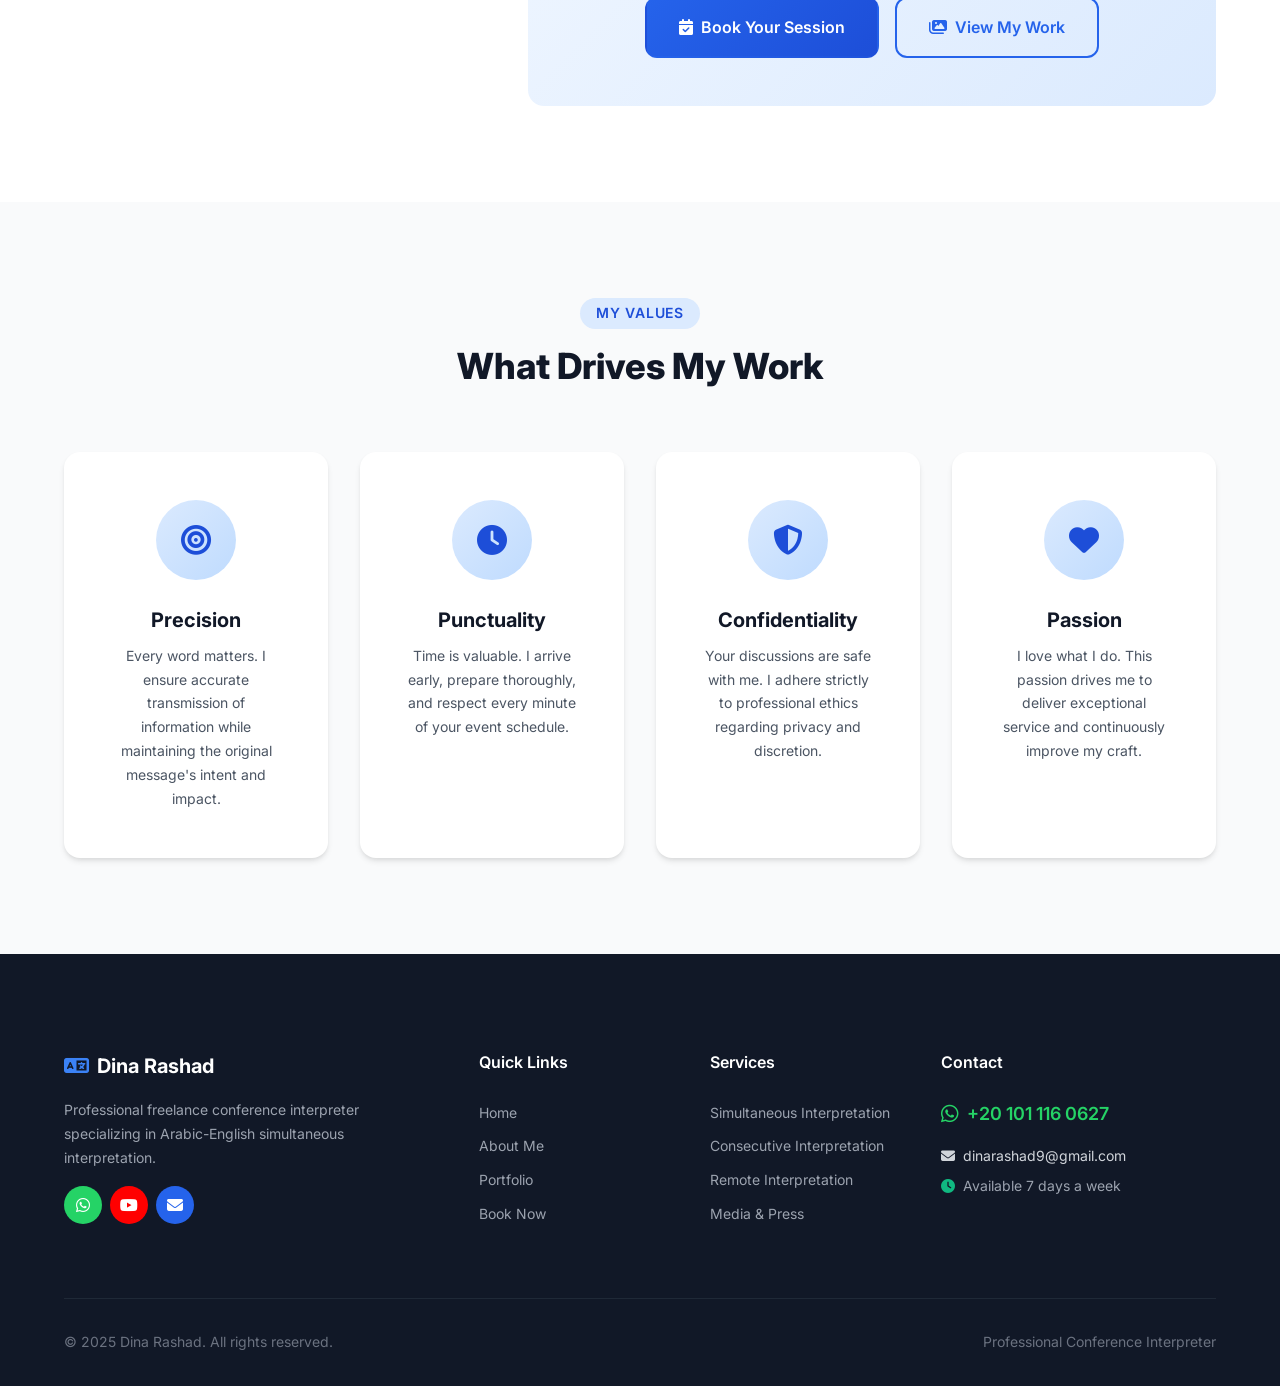
==== commit fd8812ee: "Update about.html" ====
--- a/about.html
+++ b/about.html
@@ -3,8 +3,8 @@
 <head>
     <meta charset="UTF-8">
     <meta name="viewport" content="width=device-width, initial-scale=1.0">
-    <title>Book Now | Dina Rashad - Professional Interpreter</title>
-    <meta name="description" content="Book your interpretation session with Dina Rashad. Available 7 days a week for Arabic-English simultaneous interpretation services.">
+    <title>About Me | Dina Rashad - Professional Interpreter</title>
+    <meta name="description" content="Learn more about Dina Rashad - Freelance Conference Interpreter with 10+ years of experience in Arabic-English simultaneous interpretation.">
     <meta name="theme-color" content="#2563eb">
     <meta name="apple-mobile-web-app-capable" content="yes">
     <link rel="icon" type="image/png" sizes="32x32" href="images/profile.jpg">
@@ -17,6 +17,91 @@
     <link rel="stylesheet" href="CSS/style.css?v=2.1">
     <link rel="stylesheet" href="CSS/responsive.css?v=2.1">
     <link rel="stylesheet" href="CSS/animations.css?v=2.1">
+    <style>
+        .page-header { background: linear-gradient(135deg, var(--primary-900), var(--primary-700)); padding: 140px 0 80px; color: white; }
+        .page-header-content { text-align: center; max-width: 700px; margin: 0 auto; }
+        .page-header-content h1 { font-size: clamp(2.5rem, 5vw, var(--font-size-5xl)); font-weight: 800; margin-bottom: var(--spacing-md); }
+        .page-header-content p { font-size: var(--font-size-lg); opacity: 0.9; }
+        .page-header .section-tag { background: rgba(255,255,255,0.2); color: white; }
+        .breadcrumb { display: flex; align-items: center; justify-content: center; gap: var(--spacing-sm); margin-top: var(--spacing-xl); font-size: var(--font-size-sm); opacity: 0.8; }
+        .breadcrumb a { color: white; }
+        .breadcrumb a:hover { opacity: 1; }
+        .about-grid { display: grid; grid-template-columns: 400px 1fr; gap: var(--spacing-3xl); align-items: start; }
+        .about-profile-card { position: relative; border-radius: var(--radius-xl); overflow: hidden; box-shadow: var(--shadow-xl); aspect-ratio: 3/4; }
+        .about-profile-card img { width: 100%; height: 100%; object-fit: cover; }
+        .profile-overlay { position: absolute; bottom: 0; left: 0; right: 0; background: linear-gradient(to top, rgba(0,0,0,0.8), transparent); padding: var(--spacing-2xl) var(--spacing-lg) var(--spacing-lg); color: white; }
+        .profile-info h3 { font-size: var(--font-size-2xl); font-weight: 700; margin-bottom: var(--spacing-xs); }
+        .profile-info p { opacity: 0.9; font-size: var(--font-size-sm); }
+        .quick-stats-card { background: var(--white); border-radius: var(--radius-xl); box-shadow: var(--shadow-md); padding: var(--spacing-xl); margin-top: var(--spacing-xl); display: grid; grid-template-columns: repeat(2,1fr); gap: var(--spacing-md); }
+        .stat-box { text-align: center; padding: var(--spacing-md); background: var(--gray-50); border-radius: var(--radius-lg); }
+        .stat-box i { font-size: var(--font-size-2xl); color: var(--primary-600); margin-bottom: var(--spacing-sm); display: block; }
+        .stat-number { display: block; font-size: var(--font-size-2xl); font-weight: 800; color: var(--gray-900); }
+        .stat-text { font-size: var(--font-size-xs); color: var(--gray-500); }
+        .bio-section { margin-bottom: var(--spacing-2xl); }
+        .bio-section h2 { font-size: var(--font-size-3xl); font-weight: 800; color: var(--gray-900); margin-bottom: var(--spacing-lg); }
+        .bio-section .lead { font-size: var(--font-size-lg); color: var(--gray-700); line-height: 1.8; margin-bottom: var(--spacing-lg); }
+        .bio-section p { color: var(--gray-600); line-height: 1.8; margin-bottom: var(--spacing-md); }
+        .expertise-section { margin-bottom: var(--spacing-2xl); }
+        .expertise-section h3 { font-size: var(--font-size-2xl); font-weight: 700; color: var(--gray-900); margin-bottom: var(--spacing-lg); }
+        .expertise-grid { display: grid; grid-template-columns: repeat(3,1fr); gap: var(--spacing-md); }
+        .expertise-item { display: flex; align-items: center; gap: var(--spacing-sm); padding: var(--spacing-md); background: var(--gray-50); border-radius: var(--radius-lg); transition: all var(--transition-base); }
+        .expertise-item:hover { background: var(--primary-100); transform: translateY(-2px); }
+        .expertise-item i { color: var(--primary-600); font-size: var(--font-size-lg); }
+        .expertise-item span { font-weight: 500; color: var(--gray-800); font-size: var(--font-size-sm); }
+        .certifications-section { margin-bottom: var(--spacing-2xl); }
+        .certifications-section h3 { font-size: var(--font-size-2xl); font-weight: 700; color: var(--gray-900); margin-bottom: var(--spacing-lg); }
+        .certifications-list { display: flex; flex-direction: column; gap: var(--spacing-md); }
+        .certifications-list li { display: flex; gap: var(--spacing-md); padding: var(--spacing-lg); background: var(--white); border-radius: var(--radius-lg); box-shadow: var(--shadow-sm); transition: all var(--transition-base); }
+        .certifications-list li:hover { box-shadow: var(--shadow-md); transform: translateX(5px); }
+        .certifications-list li i { color: var(--warning); font-size: var(--font-size-2xl); flex-shrink: 0; }
+        .certifications-list strong { display: block; color: var(--gray-900); margin-bottom: var(--spacing-xs); }
+        .certifications-list span { font-size: var(--font-size-sm); color: var(--gray-500); }
+        .recommendations-section { margin-bottom: var(--spacing-2xl); }
+        .recommendations-section h3 { font-size: var(--font-size-2xl); font-weight: 700; color: var(--gray-900); margin-bottom: var(--spacing-lg); }
+        .recommendation-card { background: var(--white); border-radius: var(--radius-xl); box-shadow: var(--shadow-md); overflow: hidden; transition: box-shadow var(--transition-base); cursor: pointer; border: 1px solid var(--gray-200); }
+        .recommendation-card:hover { box-shadow: var(--shadow-lg); }
+        .recommendation-img-wrap { position: relative; overflow: hidden; max-height: 200px; transition: max-height 0.5s ease; }
+        .recommendation-img-wrap::after { content: ''; position: absolute; bottom: 0; left: 0; right: 0; height: 70px; background: linear-gradient(to top, #fff, transparent); pointer-events: none; transition: opacity 0.3s; }
+        .recommendation-card.expanded .recommendation-img-wrap { max-height: 3000px; }
+        .recommendation-card.expanded .recommendation-img-wrap::after { opacity: 0; }
+        .recommendation-img-wrap img { width: 100%; height: auto; display: block; }
+        .recommendation-toggle { display: flex; align-items: center; gap: var(--spacing-sm); width: 100%; padding: var(--spacing-md) var(--spacing-lg); background: var(--gray-50); border: none; border-top: 1px solid var(--gray-200); cursor: pointer; font-family: inherit; font-size: var(--font-size-sm); font-weight: 600; color: var(--primary-600); transition: all var(--transition-fast); text-align: left; }
+        .recommendation-toggle:hover { background: var(--primary-50); color: var(--primary-700); }
+        .recommendation-toggle i { transition: transform var(--transition-base); font-size: 12px; }
+        .recommendation-card.expanded .recommendation-toggle i { transform: rotate(180deg); }
+        .recommendation-source { padding: var(--spacing-md) var(--spacing-lg); border-top: 1px solid var(--gray-100); background: var(--white); }
+        .recommendation-source strong { display: block; font-size: var(--font-size-sm); color: var(--gray-900); font-weight: 600; margin-bottom: var(--spacing-xs); }
+        .recommendation-source > span { display: block; font-size: var(--font-size-sm); color: var(--gray-600); margin-bottom: var(--spacing-sm); line-height: 1.5; }
+        .source-badge { display: inline-flex; align-items: center; gap: var(--spacing-xs); background: var(--primary-50); color: var(--primary-700); padding: var(--spacing-xs) var(--spacing-sm); border-radius: var(--radius-full); font-size: var(--font-size-xs); font-weight: 500; border: 1px solid var(--primary-100); }
+        .source-badge i { font-size: 10px; }
+        .about-cta { background: linear-gradient(135deg, var(--primary-50), var(--primary-100)); padding: var(--spacing-2xl); border-radius: var(--radius-xl); text-align: center; }
+        .about-cta h4 { font-size: var(--font-size-2xl); font-weight: 700; color: var(--gray-900); margin-bottom: var(--spacing-sm); }
+        .about-cta p { color: var(--gray-600); margin-bottom: var(--spacing-lg); }
+        .cta-buttons { display: flex; gap: var(--spacing-md); justify-content: center; flex-wrap: wrap; }
+        .values-section { background: var(--gray-50); }
+        .values-grid { display: grid; grid-template-columns: repeat(4,1fr); gap: var(--spacing-xl); }
+        .value-card { background: var(--white); padding: var(--spacing-2xl); border-radius: var(--radius-xl); text-align: center; box-shadow: var(--shadow-md); transition: all var(--transition-base); }
+        .value-card:hover { transform: translateY(-8px); box-shadow: var(--shadow-xl); }
+        .value-icon { width: 80px; height: 80px; background: linear-gradient(135deg, var(--primary-100), var(--primary-200)); border-radius: 50%; display: flex; align-items: center; justify-content: center; margin: 0 auto var(--spacing-lg); }
+        .value-icon i { font-size: var(--font-size-3xl); color: var(--primary-700); }
+        .value-card h3 { font-size: var(--font-size-xl); font-weight: 700; color: var(--gray-900); margin-bottom: var(--spacing-sm); }
+        .value-card p { color: var(--gray-600); font-size: var(--font-size-sm); line-height: 1.7; }
+
+        /* THE FIX: scroll-animate defined here so it works regardless of animations.css */
+        .scroll-animate { opacity: 0; transform: translateY(25px); transition: opacity 0.7s ease, transform 0.7s ease; }
+        .scroll-animate.visible { opacity: 1 !important; transform: translateY(0) !important; }
+
+        /* Footer social */
+        .footer-social { display: flex; gap: var(--spacing-sm); margin-top: var(--spacing-md); }
+        .social-icon { width: 38px; height: 38px; border-radius: 50%; display: flex; align-items: center; justify-content: center; font-size: 16px; transition: all var(--transition-base); color: white; text-decoration: none; }
+        .whatsapp-social { background: #25D366; } .whatsapp-social:hover { background: #128C7E; transform: translateY(-2px); }
+        .youtube-social { background: #FF0000; } .youtube-social:hover { background: #cc0000; transform: translateY(-2px); }
+        .email-social { background: var(--primary-600); } .email-social:hover { background: var(--primary-700); transform: translateY(-2px); }
+
+        @media (max-width: 1024px) { .about-grid { grid-template-columns: 1fr; } .about-image-col { max-width: 400px; margin: 0 auto; } .values-grid { grid-template-columns: repeat(2,1fr); } }
+        @media (max-width: 768px) { .expertise-grid { grid-template-columns: repeat(2,1fr); } .values-grid { grid-template-columns: 1fr; } .quick-stats-card { grid-template-columns: 1fr; } }
+        @media (max-width: 480px) { .expertise-grid { grid-template-columns: 1fr; } }
+    </style>
 </head>
 <body>
 
@@ -26,211 +111,135 @@
             <button class="nav-toggle" id="navToggle" aria-label="Toggle navigation"><span></span><span></span><span></span></button>
             <ul class="nav-menu" id="navMenu">
                 <li><a href="index.html" class="nav-link">Home</a></li>
-                <li><a href="about.html" class="nav-link">About</a></li>
+                <li><a href="about.html" class="nav-link active">About</a></li>
                 <li><a href="portfolio.html" class="nav-link">Portfolio</a></li>
-                <li><a href="booking.html" class="nav-link active">Book Now</a></li>
+                <li><a href="booking.html" class="nav-link">Book Now</a></li>
                 <li><a href="contact.html" class="nav-link nav-cta">Contact Me</a></li>
             </ul>
         </div>
     </nav>
 
-    <section class="page-header booking-header">
+    <section class="page-header">
         <div class="container">
             <div class="page-header-content">
-                <span class="section-tag"><i class="fas fa-calendar-check"></i> Booking</span>
-                <h1>Book Your Session</h1>
-                <p>Schedule your interpretation session - Available 7 days a week</p>
+                <span class="section-tag">Get to Know Me</span>
+                <h1>About Dina Rashad</h1>
+                <p>Passionate about bridging language barriers and facilitating seamless communication across cultures</p>
             </div>
             <div class="breadcrumb">
                 <a href="index.html"><i class="fas fa-home"></i> Home</a>
                 <span>/</span>
-                <span class="current">Book Now</span>
+                <span class="current">About</span>
             </div>
         </div>
     </section>
 
-    <section class="section booking-section">
+    <section class="section about-section">
         <div class="container">
-            <div class="booking-layout">
-
-                <div class="booking-form-container">
-                    <form id="bookingForm" class="booking-form" novalidate>
-
-                        <div class="booking-steps">
-                            <div class="step active" data-step="1"><span class="step-number">1</span><span class="step-label">Details</span></div>
-                            <div class="step-line"></div>
-                            <div class="step" data-step="2"><span class="step-number">2</span><span class="step-label">Schedule</span></div>
-                            <div class="step-line"></div>
-                            <div class="step" data-step="3"><span class="step-number">3</span><span class="step-label">Confirm</span></div>
-                        </div>
-
-                        <!-- Step 1 -->
-                        <div class="form-step active" id="step1">
-                            <h2 class="step-title"><i class="fas fa-user"></i> Your Information</h2>
-                            <div class="form-group">
-                                <label for="bookingName">Full Name <span class="required">*</span></label>
-                                <input type="text" id="bookingName" name="name" placeholder="Enter your full name" required autocomplete="name">
-                                <span class="input-icon"><i class="fas fa-user"></i></span>
-                            </div>
-                            <div class="form-row">
-                                <div class="form-group">
-                                    <label for="bookingEmail">Email Address</label>
-                                    <input type="email" id="bookingEmail" name="email" placeholder="your@email.com" autocomplete="email">
-                                    <span class="input-icon"><i class="fas fa-envelope"></i></span>
-                                </div>
-                                <div class="form-group">
-                                    <label for="bookingPhone">Phone Number <span class="required">*</span></label>
-                                    <input type="tel" id="bookingPhone" name="phone" placeholder="+20 XXX XXX XXXX" required autocomplete="tel">
-                                    <span class="input-icon"><i class="fas fa-phone"></i></span>
-                                </div>
-                            </div>
-                            <button type="button" class="btn btn-primary btn-block next-step" data-next="2">
-                                Continue to Schedule <i class="fas fa-arrow-right"></i>
-                            </button>
-                        </div>
-
-                        <!-- Step 2 -->
-                        <div class="form-step" id="step2">
-                            <h2 class="step-title"><i class="fas fa-calendar-alt"></i> Event Details & Schedule</h2>
-                            <div class="form-group">
-                                <label for="eventType">Type of Event <span class="required">*</span></label>
-                                <select id="eventType" name="eventType" required>
-                                    <option value="">Select event type...</option>
-                                    <option value="simultaneous">Simultaneous Interpretation (Conference)</option>
-                                    <option value="consecutive">Consecutive Interpretation (Meeting)</option>
-                                    <option value="remote">Remote/Virtual Interpretation</option>
-                                    <option value="media">Media/Press Conference</option>
-                                    <option value="other">Other (Please specify)</option>
-                                </select>
-                                <span class="input-icon"><i class="fas fa-microphone-alt"></i></span>
-                            </div>
-                            <div class="form-row">
-                                <div class="form-group">
-                                    <label for="duration">Estimated Duration</label>
-                                    <select id="duration" name="duration">
-                                        <option value="">Select duration...</option>
-                                        <option value="1-2 hours">1-2 Hours</option>
-                                        <option value="half-day">Half Day (4 hours)</option>
-                                        <option value="full-day">Full Day (8 hours)</option>
-                                        <option value="multi-day">Multi-Day Event</option>
-                                        <option value="tbd">To Be Discussed</option>
-                                    </select>
-                                </div>
-                                <div class="form-group">
-                                    <label for="attendees">Expected Attendees</label>
-                                    <select id="attendees" name="attendees">
-                                        <option value="">Select range...</option>
-                                        <option value="small">Small (1-10 people)</option>
-                                        <option value="medium">Medium (10-50 people)</option>
-                                        <option value="large">Large (50-200 people)</option>
-                                        <option value="xlarge">Extra Large (200+ people)</option>
-                                    </select>
-                                </div>
-                            </div>
-
-                            <div class="calendar-picker">
-                                <label class="form-label"><i class="fas fa-calendar-check"></i> Select Preferred Date <span class="required">*</span></label>
-                                <div class="calendar-container">
-                                    <div class="calendar-header">
-                                        <button type="button" id="prevMonth" class="calendar-nav"><i class="fas fa-chevron-left"></i></button>
-                                        <span id="currentMonth" class="calendar-month">January 2025</span>
-                                        <button type="button" id="nextMonth" class="calendar-nav"><i class="fas fa-chevron-right"></i></button>
-                                    </div>
-                                    <div id="calendarGrid" class="calendar-grid"></div>
-                                    <input type="hidden" id="bookingDate" name="date" required>
-                                    <div id="selectedDateDisplay" class="selected-date-display"></div>
-                                </div>
-                            </div>
-
-                            <div class="time-slots-container" style="display:none;">
-                                <label class="form-label"><i class="fas fa-clock"></i> Select Time Slot <span class="required">*</span></label>
-                                <div id="timeSlots" class="time-slots"></div>
-                                <input type="hidden" id="bookingTime" name="time" required>
-                            </div>
-
-                            <div class="form-buttons">
-                                <button type="button" class="btn btn-outline prev-step" data-prev="1"><i class="fas fa-arrow-left"></i> Back</button>
-                                <button type="button" class="btn btn-primary next-step" data-next="3">Review Booking <i class="fas fa-arrow-right"></i></button>
-                            </div>
-                        </div>
-
-                        <!-- Step 3 -->
-                        <div class="form-step" id="step3">
-                            <h2 class="step-title"><i class="fas fa-comment-dots"></i> Additional Information</h2>
-                            <div class="form-group">
-                                <label for="eventLocation">Event Location / Platform</label>
-                                <input type="text" id="eventLocation" name="location" placeholder="Venue address or virtual platform (Zoom, Teams, etc.)">
-                                <span class="input-icon"><i class="fas fa-map-marker-alt"></i></span>
-                            </div>
-                            <div class="form-group">
-                                <label for="bookingMessage">Additional Details / Special Requirements</label>
-                                <!-- FIX: was missing opening < tag -->
-                                <textarea id="bookingMessage"
-                                          name="message"
-                                          rows="4"
-                                          placeholder="Tell me more about your event, specific topics, technical terms, or any special requirements..."></textarea>
-                            </div>
-
-                            <div class="booking-summary">
-                                <h3><i class="fas fa-clipboard-list"></i> Booking Summary</h3>
-                                <div id="summaryContent" class="summary-content"></div>
-                            </div>
-
-                            <div class="pricing-note">
-                                <i class="fas fa-info-circle"></i>
-                                <p><strong>Pricing:</strong> Rates are discussed and customized based on event details, duration, and requirements. You'll receive a quote via WhatsApp after submission.</p>
-                            </div>
-
-                            <div class="form-buttons">
-                                <button type="button" class="btn btn-outline prev-step" data-prev="2"><i class="fas fa-arrow-left"></i> Back</button>
-                                <button type="submit" class="btn btn-success btn-lg submit-btn">
-                                    <i class="fab fa-whatsapp"></i> Submit via WhatsApp
-                                </button>
-                            </div>
-                        </div>
-
-                    </form>
-                </div>
-
-                <div class="booking-sidebar">
-                    <div class="sidebar-card availability-card">
-                        <div class="card-icon"><i class="fas fa-calendar-check"></i></div>
-                        <h3>Availability</h3>
-                        <p>I'm available for bookings throughout the week, including weekends and holidays.</p>
-                        <div class="availability-days">
-                            <span class="day active">Sun</span><span class="day active">Mon</span><span class="day active">Tue</span>
-                            <span class="day active">Wed</span><span class="day active">Thu</span><span class="day active">Fri</span><span class="day active">Sat</span>
-                        </div>
-                        <div class="availability-note"><i class="fas fa-clock"></i> Flexible scheduling to accommodate your timezone</div>
-                    </div>
-
-                    <div class="sidebar-card contact-card">
-                        <h3><i class="fab fa-whatsapp"></i> Quick Contact</h3>
-                        <p>Prefer to discuss directly? Reach out on WhatsApp:</p>
-                        <a href="https://wa.me/201011160627?text=Hi%20Dina%2C%20I'd%20like%20to%20inquire%20about%20your%20interpretation%20services"
-                           class="btn btn-whatsapp btn-block" target="_blank" rel="noopener">
-                            <i class="fab fa-whatsapp"></i> Chat on WhatsApp
-                        </a>
-                        <p class="contact-note"><i class="fas fa-bolt"></i> Average response time: Under 1 hour</p>
-                    </div>
-
-                    <div class="sidebar-card process-card">
-                        <h3><i class="fas fa-route"></i> What Happens Next?</h3>
-                        <ol class="process-steps">
-                            <li><span class="process-num">1</span><div><strong>Submit Your Request</strong><p>Fill out the form with your event details</p></div></li>
-                            <li><span class="process-num">2</span><div><strong>WhatsApp Confirmation</strong><p>You'll be redirected to WhatsApp with all details</p></div></li>
-                            <li><span class="process-num">3</span><div><strong>Discuss & Confirm</strong><p>We'll finalize details, pricing, and schedule</p></div></li>
-                            <li><span class="process-num">4</span><div><strong>Event Day!</strong><p>Professional interpretation at your event</p></div></li>
-                        </ol>
-                    </div>
-
-                    <div class="trust-badges">
-                        <div class="badge-item"><i class="fas fa-shield-alt"></i><span>Confidential</span></div>
-                        <div class="badge-item"><i class="fas fa-star"></i><span>10+ Years Exp.</span></div>
-                        <div class="badge-item"><i class="fas fa-check-circle"></i><span>Certified</span></div>
-                    </div>
-                </div>
-
+            <div class="about-grid">
+                <div class="about-image-col">
+                    <div class="about-profile-card">
+                        <img src="images/profile.jpg" alt="Dina Rashad - Professional Interpreter" loading="eager">
+                        <div class="profile-overlay">
+                            <div class="profile-info"><h3>Dina Rashad</h3><p>Conference Interpreter</p></div>
+                        </div>
+                    </div>
+                    <div class="quick-stats-card">
+                        <div class="stat-box"><i class="fas fa-calendar-alt"></i><span class="stat-number">10+</span><span class="stat-text">Years Experience</span></div>
+                        <div class="stat-box"><i class="fas fa-microphone-alt"></i><span class="stat-number">500+</span><span class="stat-text">Events Covered</span></div>
+                        <div class="stat-box"><i class="fas fa-globe-americas"></i><span class="stat-number">2</span><span class="stat-text">Language Pairs</span></div>
+                        <div class="stat-box"><i class="fas fa-smile"></i><span class="stat-number">100%</span><span class="stat-text">Satisfaction Rate</span></div>
+                    </div>
+                </div>
+
+                <div class="about-content-col">
+                    <div class="bio-section">
+                        <h2>Professional Journey</h2>
+                        <p class="lead">With over a decade of dedicated experience in the field of conference interpretation, I have had the privilege of serving as the linguistic bridge between Arabic and English speakers at some of the most prestigious events and organizations.</p>
+                        <p>My career in simultaneous interpretation began with a deep passion for languages and cross-cultural communication. Over the years, I have honed my skills through rigorous training, continuous professional development, and hands-on experience across diverse sectors including government, media, technology, and international business.</p>
+                        <p>I specialize in providing real-time interpretation services that go beyond literal translation – capturing nuances, cultural context, and the speaker's intended tone to ensure your message resonates authentically with your audience.</p>
+                    </div>
+
+                    <div class="expertise-section">
+                        <h3>Areas of Expertise</h3>
+                        <div class="expertise-grid">
+                            <div class="expertise-item"><i class="fas fa-broadcast-tower"></i><span>Live Conferences</span></div>
+                            <div class="expertise-item"><i class="fas fa-newspaper"></i><span>Press Events</span></div>
+                            <div class="expertise-item"><i class="fas fa-tv"></i><span>Media & Broadcasting</span></div>
+                            <div class="expertise-item"><i class="fas fa-video"></i><span>Remote/Virtual Events</span></div>
+                            <div class="expertise-item"><i class="fas fa-building"></i><span>Corporate Meetings</span></div>
+                            <div class="expertise-item"><i class="fas fa-gavel"></i><span>Legal & Diplomatic</span></div>
+                        </div>
+                    </div>
+
+                    <div class="certifications-section">
+                        <h3>Certifications & Training</h3>
+                        <ul class="certifications-list">
+                            <li><i class="fas fa-certificate"></i><div><strong>Professional Conference Interpretation Certification</strong><span>Advanced training in simultaneous and consecutive interpretation techniques</span></div></li>
+                            <li><i class="fas fa-award"></i><div><strong>Industry-Specific Training</strong><span>Specialized workshops for legal, medical, and technical interpretation</span></div></li>
+                            <li><i class="fas fa-graduation-cap"></i><div><strong>Continuous Professional Development</strong><span>Ongoing education to stay current with industry best practices</span></div></li>
+                        </ul>
+                    </div>
+
+                    <div class="recommendations-section">
+                        <h3>Recommendations</h3>
+                        <div class="recommendation-card" id="recCard1" onclick="toggleRecommendation('recCard1')" style="margin-bottom: var(--spacing-xl);">
+                            <div class="recommendation-img-wrap"><img src="images/recommendation-coa.jpg" alt="Letter of Recommendation - COA Netherlands" loading="lazy"></div>
+                            <button class="recommendation-toggle" onclick="event.stopPropagation(); toggleRecommendation('recCard1')"><i class="fas fa-chevron-down"></i><span>View Full Letter</span></button>
+                            <div class="recommendation-source"><strong>Letter of Recommendation</strong><span>Martin Hobers — Facilitator Cultural Orientation The Netherlands</span><div class="source-badge"><i class="fas fa-building"></i> COA (Centraal Orgaan opvang asielzoekers) — Netherlands</div></div>
+                        </div>
+                        <div class="recommendation-card" id="recCard2" onclick="toggleRecommendation('recCard2')" style="margin-bottom: var(--spacing-xl);">
+                            <div class="recommendation-img-wrap"><img src="images/recommendation-tuncay.jpg" alt="Recommendation - Tuncay Bayburt" loading="lazy"></div>
+                            <button class="recommendation-toggle" onclick="event.stopPropagation(); toggleRecommendation('recCard2')"><i class="fas fa-chevron-down"></i><span>View Full Letter</span></button>
+                            <div class="recommendation-source"><strong>Professional Recommendation</strong><span>Tuncay Bayburt — Creative Growth Partner | Founder at Descre</span><div class="source-badge"><i class="fas fa-lightbulb"></i> Descre — April 2022</div></div>
+                        </div>
+                        <div class="recommendation-card" id="recCard3" onclick="toggleRecommendation('recCard3')">
+                            <div class="recommendation-img-wrap"><img src="images/recommendation-barry.jpg" alt="Recommendation - Barry Donadio" loading="lazy"></div>
+                            <button class="recommendation-toggle" onclick="event.stopPropagation(); toggleRecommendation('recCard3')"><i class="fas fa-chevron-down"></i><span>View Full Letter</span></button>
+                            <div class="recommendation-source"><strong>Professional Recommendation</strong><span>Barry Donadio — Former U.S. Secret Service | News Commentator</span><div class="source-badge"><i class="fas fa-star"></i> Alghad TV Interview — February 2025</div></div>
+                        </div>
+                    </div>
+
+                    <div class="about-cta">
+                        <h4>Let's Work Together</h4>
+                        <p>I'm ready to bring professional interpretation expertise to your next event.</p>
+                        <div class="cta-buttons">
+                            <a href="booking.html" class="btn btn-primary"><i class="fas fa-calendar-check"></i> Book Your Session</a>
+                            <a href="portfolio.html" class="btn btn-outline"><i class="fas fa-images"></i> View My Work</a>
+                        </div>
+                    </div>
+                </div>
+            </div>
+        </div>
+    </section>
+
+    <section class="section values-section">
+        <div class="container">
+            <div class="section-header">
+                <span class="section-tag">My Values</span>
+                <h2 class="section-title">What Drives My Work</h2>
+            </div>
+            <div class="values-grid">
+                <div class="value-card scroll-animate">
+                    <div class="value-icon"><i class="fas fa-bullseye"></i></div>
+                    <h3>Precision</h3>
+                    <p>Every word matters. I ensure accurate transmission of information while maintaining the original message's intent and impact.</p>
+                </div>
+                <div class="value-card scroll-animate">
+                    <div class="value-icon"><i class="fas fa-clock"></i></div>
+                    <h3>Punctuality</h3>
+                    <p>Time is valuable. I arrive early, prepare thoroughly, and respect every minute of your event schedule.</p>
+                </div>
+                <div class="value-card scroll-animate">
+                    <div class="value-icon"><i class="fas fa-shield-alt"></i></div>
+                    <h3>Confidentiality</h3>
+                    <p>Your discussions are safe with me. I adhere strictly to professional ethics regarding privacy and discretion.</p>
+                </div>
+                <div class="value-card scroll-animate">
+                    <div class="value-icon"><i class="fas fa-heart"></i></div>
+                    <h3>Passion</h3>
+                    <p>I love what I do. This passion drives me to deliver exceptional service and continuously improve my craft.</p>
+                </div>
             </div>
         </div>
     </section>
@@ -244,7 +253,7 @@
                     <div class="footer-social">
                         <a href="https://wa.me/201011160627" target="_blank" rel="noopener" aria-label="WhatsApp" class="social-icon whatsapp-social"><i class="fab fa-whatsapp"></i></a>
                         <a href="https://youtube.com/@dinarashadthelinguist421" target="_blank" rel="noopener" aria-label="YouTube" class="social-icon youtube-social"><i class="fab fa-youtube"></i></a>
-                        <a href="/cdn-cgi/l/email-protection#1d7974737c6f7c6e757c79245d7a707c7471337e7270" aria-label="Email" class="social-icon email-social"><i class="fas fa-envelope"></i></a>
+                        <a href="mailto:dinarashad9@gmail.com" aria-label="Email" class="social-icon email-social"><i class="fas fa-envelope"></i></a>
                     </div>
                 </div>
                 <div class="footer-links">
@@ -268,7 +277,7 @@
                 <div class="footer-contact">
                     <h4>Contact</h4>
                     <a href="https://wa.me/201011160627" class="footer-whatsapp" target="_blank" rel="noopener"><i class="fab fa-whatsapp"></i><span>+20 101 116 0627</span></a>
-                    <a href="/cdn-cgi/l/email-protection#ed8984838c9f8c9e858c89d4ad8a808c8481c38e8280" style="display:flex;align-items:center;gap:8px;margin-top:8px;color:inherit;font-size:var(--font-size-sm);"><i class="fas fa-envelope"></i><span><span class="__cf_email__" data-cfemail="cbafa2a5aab9aab8a3aaaff28baca6aaa2a7e5a8a4a6">[email&#160;protected]</span></span></a>
+                    <a href="mailto:dinarashad9@gmail.com" style="display:flex;align-items:center;gap:8px;margin-top:8px;color:inherit;font-size:var(--font-size-sm);"><i class="fas fa-envelope"></i><span>dinarashad9@gmail.com</span></a>
                     <p class="availability" style="margin-top:8px;"><i class="fas fa-clock"></i> Available 7 days a week</p>
                 </div>
             </div>
@@ -279,292 +288,31 @@
         </div>
     </footer>
 
-    <a href="https://wa.me/201011160627?text=Hi%20Dina%2C%20I'd%20like%20to%20book%20an%20interpretation%20session"
-       class="whatsapp-float" target="_blank" rel="noopener" aria-label="Contact on WhatsApp">
-        <i class="fab fa-whatsapp"></i>
-    </a>
-
-    <script data-cfasync="false" src="/cdn-cgi/scripts/5c5dd728/cloudflare-static/email-decode.min.js"></script>
-    <!-- Booking JS - Calendar & Time Slots -->
+    <a href="https://wa.me/201011160627?text=Hi%20Dina%2C%20I'd%20love%20to%20learn%20more%20about%20your%20services" class="whatsapp-float" target="_blank" rel="noopener" aria-label="Contact on WhatsApp"><i class="fab fa-whatsapp"></i></a>
+
     <script>
-    (function() {
-        var currentDate = new Date();
-        var currentYear = currentDate.getFullYear();
-        var currentMonth = currentDate.getMonth();
-        var selectedDate = null;
-
-        function renderCalendar(year, month) {
-            var grid = document.getElementById('calendarGrid');
-            var monthLabel = document.getElementById('currentMonth');
-            if (!grid || !monthLabel) return;
-
-            var months = ['January','February','March','April','May','June',
-                          'July','August','September','October','November','December'];
-            monthLabel.textContent = months[month] + ' ' + year;
-
-            var days = ['Sun','Mon','Tue','Wed','Thu','Fri','Sat'];
-            var html = days.map(function(d){ return '<div class="calendar-day-header">' + d + '</div>'; }).join('');
-
-            var firstDay = new Date(year, month, 1).getDay();
-            var daysInMonth = new Date(year, month + 1, 0).getDate();
-            var today = new Date(); today.setHours(0,0,0,0);
-
-            for (var i = 0; i < firstDay; i++) html += '<div class="calendar-day empty"></div>';
-
-            for (var d = 1; d <= daysInMonth; d++) {
-                var date = new Date(year, month, d);
-                var isPast = date < today;
-                var isToday = date.getTime() === today.getTime();
-                var isSelected = selectedDate && date.getTime() === selectedDate.getTime();
-                var cls = 'calendar-day' + (isPast ? ' past' : '') + (isToday ? ' today' : '') + (isSelected ? ' selected' : '');
-                var dateStr = year + '-' + String(month+1).padStart(2,'0') + '-' + String(d).padStart(2,'0');
-                html += '<div class="' + cls + '" ' + (!isPast ? 'onclick="selectDate(this, '' + dateStr + '')"' : '') + '>' + d + '</div>';
-            }
-
-            grid.innerHTML = html;
-        }
-
-        window.selectDate = function(el, dateStr) {
-            document.querySelectorAll('.calendar-day.selected').forEach(function(d){ d.classList.remove('selected'); });
-            el.classList.add('selected');
-            selectedDate = new Date(dateStr + 'T00:00:00');
-            document.getElementById('bookingDate').value = dateStr;
-
-            var display = document.getElementById('selectedDateDisplay');
-            if (display) {
-                var opts = { weekday:'long', year:'numeric', month:'long', day:'numeric' };
-                display.textContent = 'Selected: ' + selectedDate.toLocaleDateString('en-US', opts);
-            }
-
-            // Show time slots
-            var container = document.querySelector('.time-slots-container');
-            if (container) {
-                container.style.display = 'block';
-                renderTimeSlots();
-            }
-        };
-
-        function renderTimeSlots() {
-            var container = document.getElementById('timeSlots');
-            if (!container) return;
-            var slots = [];
-            for (var h = 8; h <= 20; h++) {
-                slots.push(h + ':00');
-                if (h < 20) slots.push(h + ':30');
-            }
-            container.innerHTML = slots.map(function(time) {
-                var parts = time.split(':');
-                var h = parseInt(parts[0]);
-                var m = parts[1];
-                var period = h >= 12 ? 'PM' : 'AM';
-                var h12 = h % 12 || 12;
-                var label = h12 + ':' + m + ' ' + period;
-                return '<button type="button" class="time-slot-btn" onclick="selectTime(this, '' + time + '')">' + label + '</button>';
-            }).join('');
-        }
-
-        window.selectTime = function(el, time) {
-            document.querySelectorAll('.time-slot-btn.selected').forEach(function(b){ b.classList.remove('selected'); });
-            el.classList.add('selected');
-            document.getElementById('bookingTime').value = time;
-        };
-
-        document.getElementById('prevMonth') && document.getElementById('prevMonth').addEventListener('click', function() {
-            currentMonth--;
-            if (currentMonth < 0) { currentMonth = 11; currentYear--; }
-            renderCalendar(currentYear, currentMonth);
-        });
-
-        document.getElementById('nextMonth') && document.getElementById('nextMonth').addEventListener('click', function() {
-            currentMonth++;
-            if (currentMonth > 11) { currentMonth = 0; currentYear++; }
-            renderCalendar(currentYear, currentMonth);
-        });
-
-        // Init calendar on load
-        document.addEventListener('DOMContentLoaded', function() {
-            renderCalendar(currentYear, currentMonth);
-        });
-    })();
-    </script>
-    <script src="Js/main.js?v=2.1"></script>
-    <script src="Js/booking.js?v=2.1"></script>
-    <script src="Js/pwa.js?v=2.1"></script>
-
-    <script>
-        document.addEventListener('DOMContentLoaded', function() { initBookingSteps(); });
-
-        function initBookingSteps() {
-            document.querySelectorAll('.next-step').forEach(btn => {
-                btn.addEventListener('click', function() {
-                    const currentStep = this.closest('.form-step');
-                    const nextStepNum = this.dataset.next;
-                    if (validateCurrentStep(currentStep)) {
-                        goToStep(nextStepNum);
-                        if (nextStepNum === '3') updateBookingSummary();
-                    }
-                });
-            });
-            document.querySelectorAll('.prev-step').forEach(btn => {
-                btn.addEventListener('click', function() { goToStep(this.dataset.prev); });
+    function toggleRecommendation(id) {
+        var card = document.getElementById(id);
+        var isExpanded = card.classList.contains('expanded');
+        card.classList.toggle('expanded');
+        var btn = card.querySelector('.recommendation-toggle span');
+        btn.textContent = isExpanded ? 'View Full Letter' : 'Collapse Letter';
+    }
+
+    /* THE FIX — show all scroll-animate elements immediately */
+    !function(){
+        function show(){
+            document.querySelectorAll('.scroll-animate').forEach(function(el){
+                el.classList.add('visible');
             });
         }
-
-        function validateCurrentStep(step) {
-            const requiredFields = step.querySelectorAll('[required]');
-            let isValid = true;
-            requiredFields.forEach(field => {
-                if (!field.value.trim()) {
-                    isValid = false;
-                    field.classList.add('error');
-                    showFieldError(field, 'This field is required');
-                } else {
-                    field.classList.remove('error');
-                    clearFieldError(field);
-                }
-            });
-            if (!isValid) showNotification('Please fill in all required fields.', 'error');
-            return isValid;
-        }
-
-        function goToStep(stepNum) {
-            document.querySelectorAll('.form-step').forEach(s => s.classList.remove('active'));
-            document.getElementById('step' + stepNum).classList.add('active');
-            document.querySelectorAll('.booking-steps .step').forEach(ind => {
-                ind.classList.remove('active', 'completed');
-                if (parseInt(ind.dataset.step) === parseInt(stepNum)) ind.classList.add('active');
-                else if (parseInt(ind.dataset.step) < parseInt(stepNum)) ind.classList.add('completed');
-            });
-            document.querySelector('.booking-form').scrollIntoView({ behavior: 'smooth', block: 'start' });
-        }
-
-        function updateBookingSummary() {
-            const summary = document.getElementById('summaryContent');
-            const data = {
-                name: document.getElementById('bookingName')?.value,
-                phone: document.getElementById('bookingPhone')?.value,
-                email: document.getElementById('bookingEmail')?.value,
-                eventType: document.getElementById('eventType')?.options[document.getElementById('eventType')?.selectedIndex]?.text,
-                duration: document.getElementById('duration')?.value,
-                date: document.getElementById('bookingDate')?.value,
-                time: document.getElementById('bookingTime')?.value,
-                location: document.getElementById('eventLocation')?.value
-            };
-            summary.innerHTML = `
-                <div class="summary-row"><span class="summary-label"><i class="fas fa-user"></i> Name:</span><span class="summary-value">${data.name||'-'}</span></div>
-                <div class="summary-row"><span class="summary-label"><i class="fas fa-phone"></i> Phone:</span><span class="summary-value">${data.phone||'-'}</span></div>
-                <div class="summary-row"><span class="summary-label"><i class="fas fa-envelope"></i> Email:</span><span class="summary-value">${data.email||'-'}</span></div>
-                <div class="summary-divider"></div>
-                <div class="summary-row"><span class="summary-label"><i class="fas fa-microphone"></i> Event Type:</span><span class="summary-value">${data.eventType||'-'}</span></div>
-                <div class="summary-row"><span class="summary-label"><i class="fas fa-clock"></i> Duration:</span><span class="summary-value">${data.duration||'-'}</span></div>
-                <div class="summary-row"><span class="summary-label"><i class="fas fa-calendar"></i> Date:</span><span class="summary-value">${data.date ? new Date(data.date).toLocaleDateString('en-US',{weekday:'long',year:'numeric',month:'long',day:'numeric'}) : '-'}</span></div>
-                ${data.location ? `<div class="summary-row"><span class="summary-label"><i class="fas fa-map-marker-alt"></i> Location:</span><span class="summary-value">${data.location}</span></div>` : ''}
-            `;
-        }
-
-        function showFieldError(input, message) {
-            let el = input.parentElement.querySelector('.field-error');
-            if (!el) { el = document.createElement('span'); el.className = 'field-error'; input.parentElement.appendChild(el); }
-            el.textContent = message;
-        }
-        function clearFieldError(input) {
-            const el = input.parentElement.querySelector('.field-error');
-            if (el) el.remove();
-        }
+        show();
+        document.addEventListener('DOMContentLoaded', show);
+        window.addEventListener('load', show);
+    }();
     </script>
 
-    <style>
-        .page-header { background: linear-gradient(135deg, var(--primary-900), var(--primary-700)); padding: 140px 0 80px; color: white; }
-        .page-header-content { text-align: center; max-width: 700px; margin: 0 auto; }
-        .page-header-content h1 { font-size: clamp(2.5rem, 5vw, var(--font-size-5xl)); font-weight: 800; margin-bottom: var(--spacing-md); }
-        .page-header-content p { font-size: var(--font-size-lg); opacity: 0.9; }
-        .page-header .section-tag { background: rgba(255,255,255,0.2); color: white; }
-        .breadcrumb { display: flex; align-items: center; justify-content: center; gap: var(--spacing-sm); margin-top: var(--spacing-xl); font-size: var(--font-size-sm); opacity: 0.8; }
-        .breadcrumb a { color: white; }
-        .booking-layout { display: grid; grid-template-columns: minmax(0, 1fr) 380px; gap: var(--spacing-2xl); align-items: start; }
-        .booking-form-container { background: var(--white); border-radius: var(--radius-xl); box-shadow: var(--shadow-xl); padding: var(--spacing-2xl); }
-        .booking-steps { display: flex; align-items: center; justify-content: center; gap: var(--spacing-sm); margin-bottom: var(--spacing-2xl); padding-bottom: var(--spacing-xl); border-bottom: 1px solid var(--gray-200); }
-        .step { display: flex; flex-direction: column; align-items: center; gap: var(--spacing-xs); }
-        .step-number { width: 40px; height: 40px; border-radius: 50%; background: var(--gray-200); color: var(--gray-500); display: flex; align-items: center; justify-content: center; font-weight: 700; transition: all var(--transition-base); }
-        .step.active .step-number, .step.completed .step-number { background: var(--primary-600); color: var(--white); }
-        .step-label { font-size: var(--font-size-xs); color: var(--gray-500); font-weight: 500; }
-        .step.active .step-label { color: var(--primary-600); font-weight: 600; }
-        .step-line { width: 60px; height: 2px; background: var(--gray-200); margin-bottom: 20px; }
-        .form-step { display: none; }
-        .form-step.active { display: block; animation: fadeIn 0.3s ease; }
-        @keyframes fadeIn { from { opacity: 0; transform: translateY(10px); } to { opacity: 1; transform: translateY(0); } }
-        .step-title { font-size: var(--font-size-xl); font-weight: 700; color: var(--gray-900); margin-bottom: var(--spacing-xl); display: flex; align-items: center; gap: var(--spacing-sm); }
-        .step-title i { color: var(--primary-600); }
-        .form-group { position: relative; margin-bottom: var(--spacing-lg); }
-        .form-group label { display: block; font-weight: 600; color: var(--gray-700); margin-bottom: var(--spacing-sm); font-size: var(--font-size-sm); }
-        .required { color: var(--error); }
-        .form-group input, .form-group select, .form-group textarea { width: 100%; padding: var(--spacing-md) var(--spacing-lg); padding-right: 45px; border: 2px solid var(--gray-200); border-radius: var(--radius-lg); font-size: var(--font-size-base); font-family: inherit; transition: all var(--transition-base); background: var(--white); }
-        .form-group textarea { padding-right: var(--spacing-lg); resize: vertical; }
-        .form-group input:focus, .form-group select:focus, .form-group textarea:focus { outline: none; border-color: var(--primary-500); box-shadow: 0 0 0 3px rgba(37,99,235,0.1); }
-        .form-group input.error, .form-group select.error { border-color: var(--error); }
-        .input-icon { position: absolute; right: 15px; top: 42px; color: var(--gray-400); }
-        .field-error { display: block; color: var(--error); font-size: var(--font-size-xs); margin-top: var(--spacing-xs); }
-        .form-row { display: grid; grid-template-columns: minmax(0, 1fr) minmax(0, 1fr); gap: var(--spacing-md); }
-        .form-buttons { display: flex; gap: var(--spacing-md); margin-top: var(--spacing-xl); padding-top: var(--spacing-xl); border-top: 1px solid var(--gray-200); }
-        .btn-block { width: 100%; }
-        .btn-success { background: linear-gradient(135deg, #25D366, #128C7E); color: var(--white); }
-        .btn-success:hover { background: linear-gradient(135deg, #128C7E, #075E54); }
-        .btn-whatsapp { background: #25D366; color: var(--white); }
-        .btn-whatsapp:hover { background: #128C7E; }
-        .calendar-picker { margin-top: var(--spacing-lg); }
-        .form-label { display: block; font-weight: 600; color: var(--gray-700); margin-bottom: var(--spacing-md); font-size: var(--font-size-sm); }
-        .form-label i { color: var(--primary-600); margin-right: var(--spacing-xs); }
-        .calendar-container { background: var(--gray-50); border-radius: var(--radius-lg); padding: var(--spacing-lg); }
-        .calendar-header { display: flex; align-items: center; justify-content: space-between; margin-bottom: var(--spacing-md); }
-        .calendar-nav { width: 36px; height: 36px; border: none; background: var(--white); border-radius: var(--radius-md); cursor: pointer; display: flex; align-items: center; justify-content: center; color: var(--gray-700); transition: all var(--transition-fast); }
-        .calendar-nav:hover { background: var(--primary-100); color: var(--primary-600); }
-        .calendar-month { font-weight: 700; color: var(--gray-800); }
-        .calendar-grid { display: grid; grid-template-columns: repeat(7, 1fr); gap: 4px; }
-        .calendar-day-header { text-align: center; font-size: var(--font-size-xs); font-weight: 600; color: var(--gray-500); padding: var(--spacing-sm); }
-        .calendar-day { aspect-ratio: 1; display: flex; align-items: center; justify-content: center; border-radius: var(--radius-md); font-size: var(--font-size-sm); cursor: pointer; transition: all var(--transition-fast); background: var(--white); color: var(--gray-700); }
-        .calendar-day:not(.empty):not(.past):hover { background: var(--primary-100); color: var(--primary-700); }
-        .calendar-day.past { color: var(--gray-300); cursor: not-allowed; }
-        .calendar-day.today { border: 2px solid var(--primary-400); }
-        .calendar-day.selected { background: var(--primary-600); color: var(--white); }
-        .selected-date-display { margin-top: var(--spacing-md); padding: var(--spacing-md); background: var(--primary-50); border-radius: var(--radius-md); text-align: center; font-weight: 600; color: var(--primary-700); font-size: var(--font-size-sm); }
-        .booking-summary { background: var(--gray-50); border-radius: var(--radius-lg); padding: var(--spacing-lg); margin: var(--spacing-xl) 0; }
-        .booking-summary h3 { font-size: var(--font-size-lg); font-weight: 700; color: var(--gray-900); margin-bottom: var(--spacing-md); display: flex; align-items: center; gap: var(--spacing-sm); }
-        .booking-summary h3 i { color: var(--primary-600); }
-        .summary-row { display: flex; justify-content: space-between; padding: var(--spacing-sm) 0; border-bottom: 1px solid var(--gray-200); }
-        .summary-row:last-child { border-bottom: none; }
-        .summary-label { color: var(--gray-600); font-size: var(--font-size-sm); display: flex; align-items: center; gap: var(--spacing-xs); }
-        .summary-label i { color: var(--primary-500); width: 16px; }
-        .summary-value { font-weight: 600; color: var(--gray-900); }
-        .summary-divider { border-top: 1px dashed var(--gray-300); margin: var(--spacing-sm) 0; }
-        .pricing-note { background: #fef3c7; border-left: 4px solid #f59e0b; padding: var(--spacing-md); border-radius: var(--radius-md); margin: var(--spacing-lg) 0; display: flex; gap: var(--spacing-sm); font-size: var(--font-size-sm); }
-        .pricing-note i { color: #f59e0b; margin-top: 2px; }
-        .booking-sidebar { display: flex; flex-direction: column; gap: var(--spacing-lg); }
-        .sidebar-card { background: var(--white); border-radius: var(--radius-xl); padding: var(--spacing-xl); box-shadow: var(--shadow-md); }
-        .availability-card { text-align: center; }
-        .card-icon { width: 60px; height: 60px; background: linear-gradient(135deg, var(--primary-100), var(--primary-200)); border-radius: 50%; display: flex; align-items: center; justify-content: center; margin: 0 auto var(--spacing-md); }
-        .card-icon i { font-size: var(--font-size-2xl); color: var(--primary-700); }
-        .sidebar-card h3 { font-size: var(--font-size-lg); font-weight: 700; color: var(--gray-900); margin-bottom: var(--spacing-sm); display: flex; align-items: center; justify-content: center; gap: var(--spacing-sm); }
-        .sidebar-card > p { color: var(--gray-600); font-size: var(--font-size-sm); line-height: 1.6; margin-bottom: var(--spacing-md); }
-        .availability-days { display: flex; justify-content: center; gap: var(--spacing-xs); margin-bottom: var(--spacing-md); }
-        .day { width: 36px; height: 36px; border-radius: 50%; background: var(--gray-100); display: flex; align-items: center; justify-content: center; font-size: var(--font-size-xs); font-weight: 600; color: var(--gray-500); }
-        .day.active { background: var(--success); color: var(--white); }
-        .availability-note { display: flex; align-items: center; justify-content: center; gap: var(--spacing-xs); font-size: var(--font-size-xs); color: var(--gray-500); }
-        .availability-note i { color: var(--success); }
-        .contact-note { display: flex; align-items: center; justify-content: center; gap: var(--spacing-xs); font-size: var(--font-size-xs); color: var(--gray-500); margin-top: var(--spacing-md); }
-        .contact-note i { color: var(--warning); }
-        .process-steps { list-style: none; }
-        .process-steps li { display: flex; gap: var(--spacing-md); margin-bottom: var(--spacing-md); }
-        .process-steps li:last-child { margin-bottom: 0; }
-        .process-num { width: 28px; height: 28px; min-width: 28px; background: var(--primary-100); color: var(--primary-700); border-radius: 50%; display: flex; align-items: center; justify-content: center; font-size: var(--font-size-xs); font-weight: 700; }
-        .process-steps strong { display: block; font-size: var(--font-size-sm); color: var(--gray-900); }
-        .process-steps p { font-size: var(--font-size-xs); color: var(--gray-500); margin-top: 2px; }
-        .trust-badges { display: flex; justify-content: center; gap: var(--spacing-lg); padding: var(--spacing-lg); background: var(--gray-50); border-radius: var(--radius-xl); }
-        .badge-item { display: flex; flex-direction: column; align-items: center; gap: var(--spacing-xs); }
-        .badge-item i { font-size: var(--font-size-xl); color: var(--primary-600); }
-        .badge-item span { font-size: var(--font-size-xs); font-weight: 600; color: var(--gray-600); }
-        .footer-social { display: flex; gap: var(--spacing-sm); margin-top: var(--spacing-md); }
-        .social-icon { width: 38px; height: 38px; border-radius: 50%; display: flex; align-items: center; justify-content: center; font-size: 16px; transition: all var(--transition-base); color: white; text-decoration: none; }
-        .whatsapp-social { background: #25D366; } .whatsapp-social:hover { background: #128C7E; transform: translateY(-2px); }
-        .youtube-social { background: #FF0000; } .youtube-social:hover { background: #cc0000; transform: translateY(-2px); }
-        .email-social { background: var(--primary-600); } .email-social:hover { background: var(--primary-700); transform: translateY(-2px); }
-        @media (max-width: 1024px) { .booki
+    <script src="Js/main.js?v=2.1"></script>
+    <script src="Js/pwa.js?v=2.1"></script>
+</body>
+</html>
